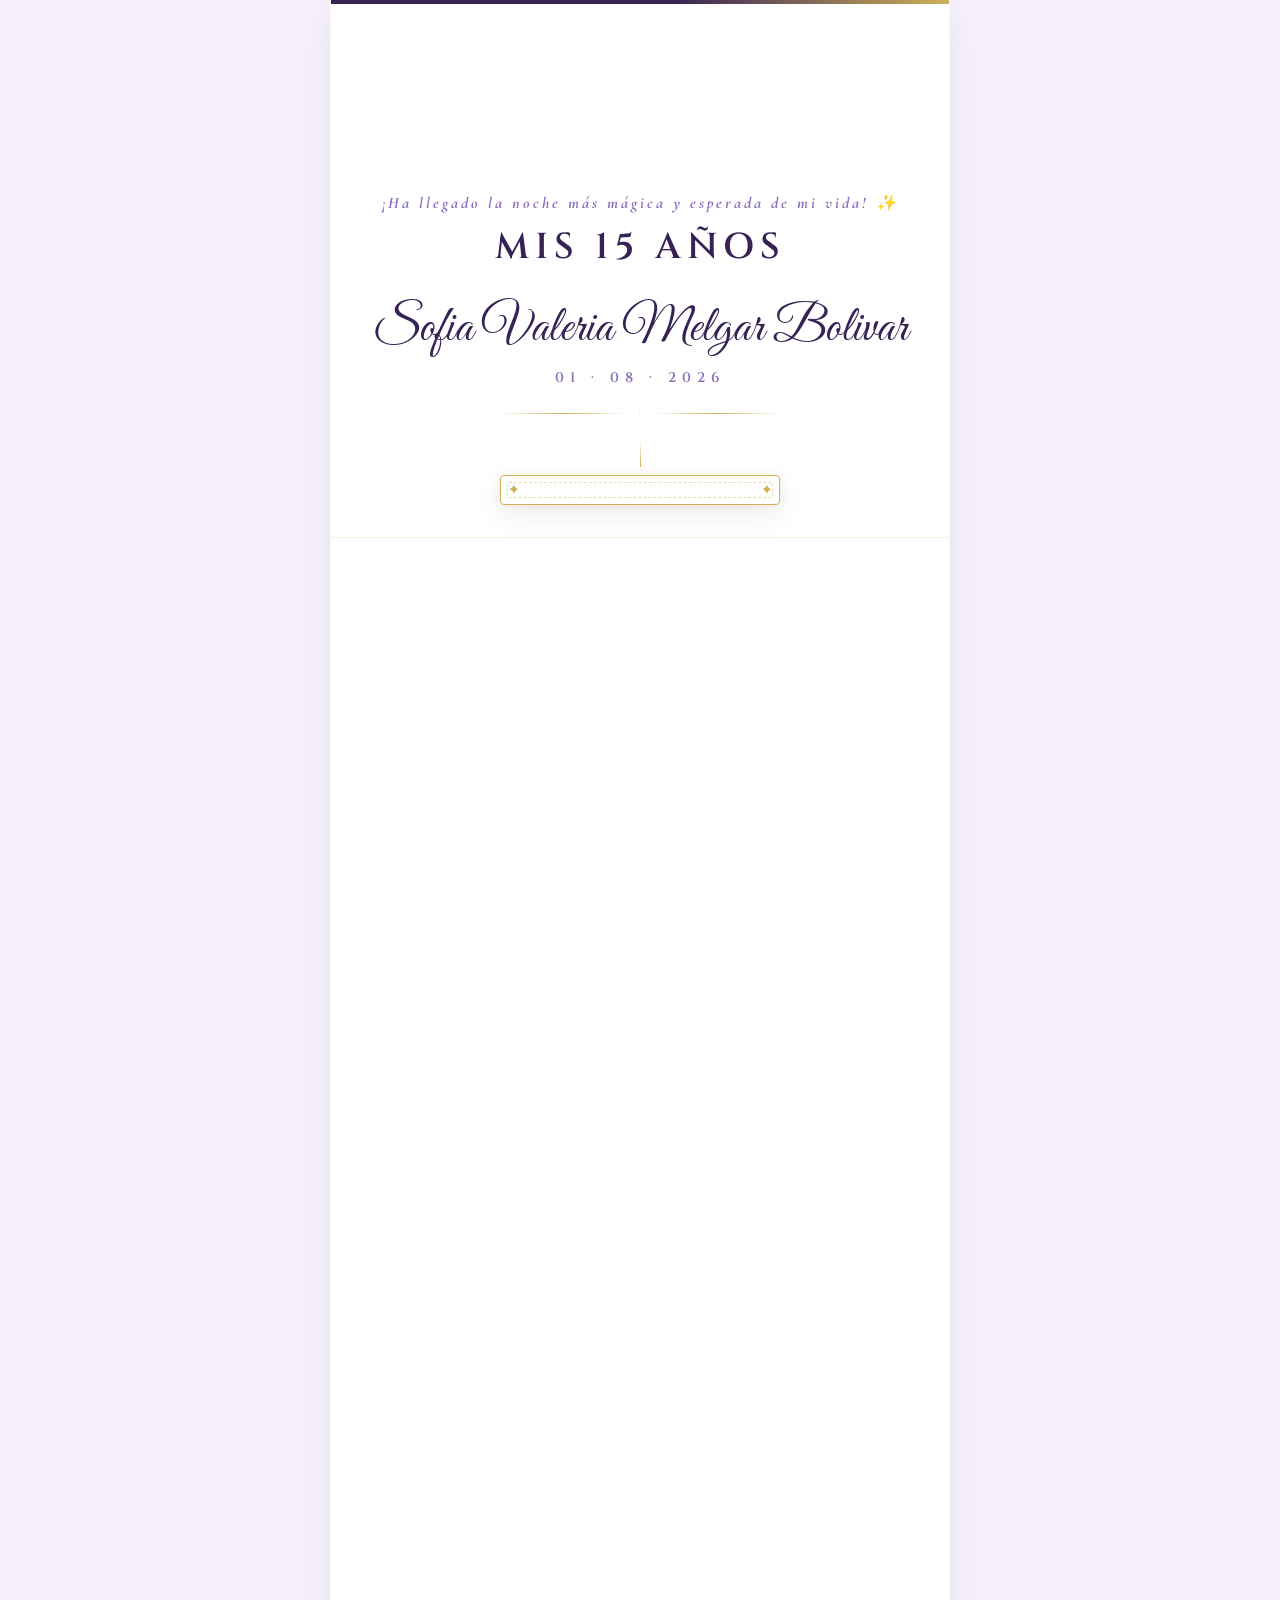
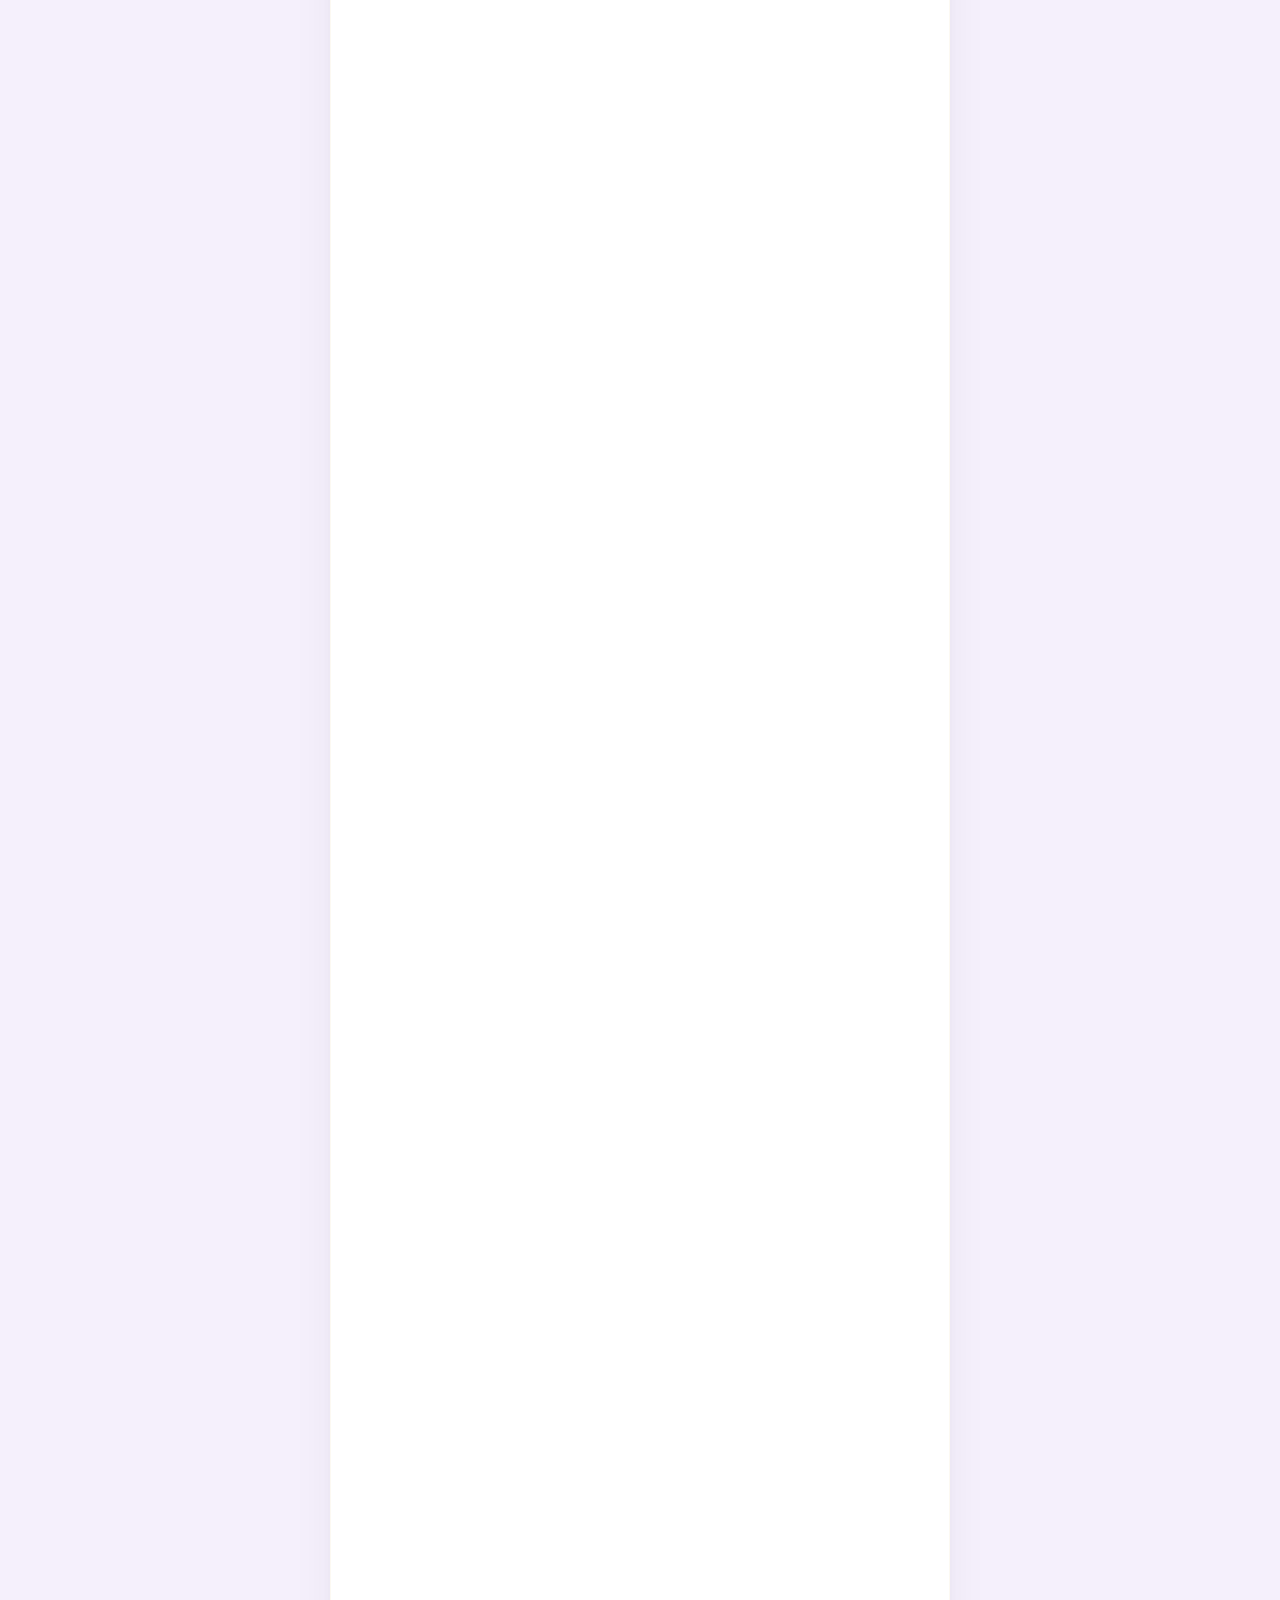
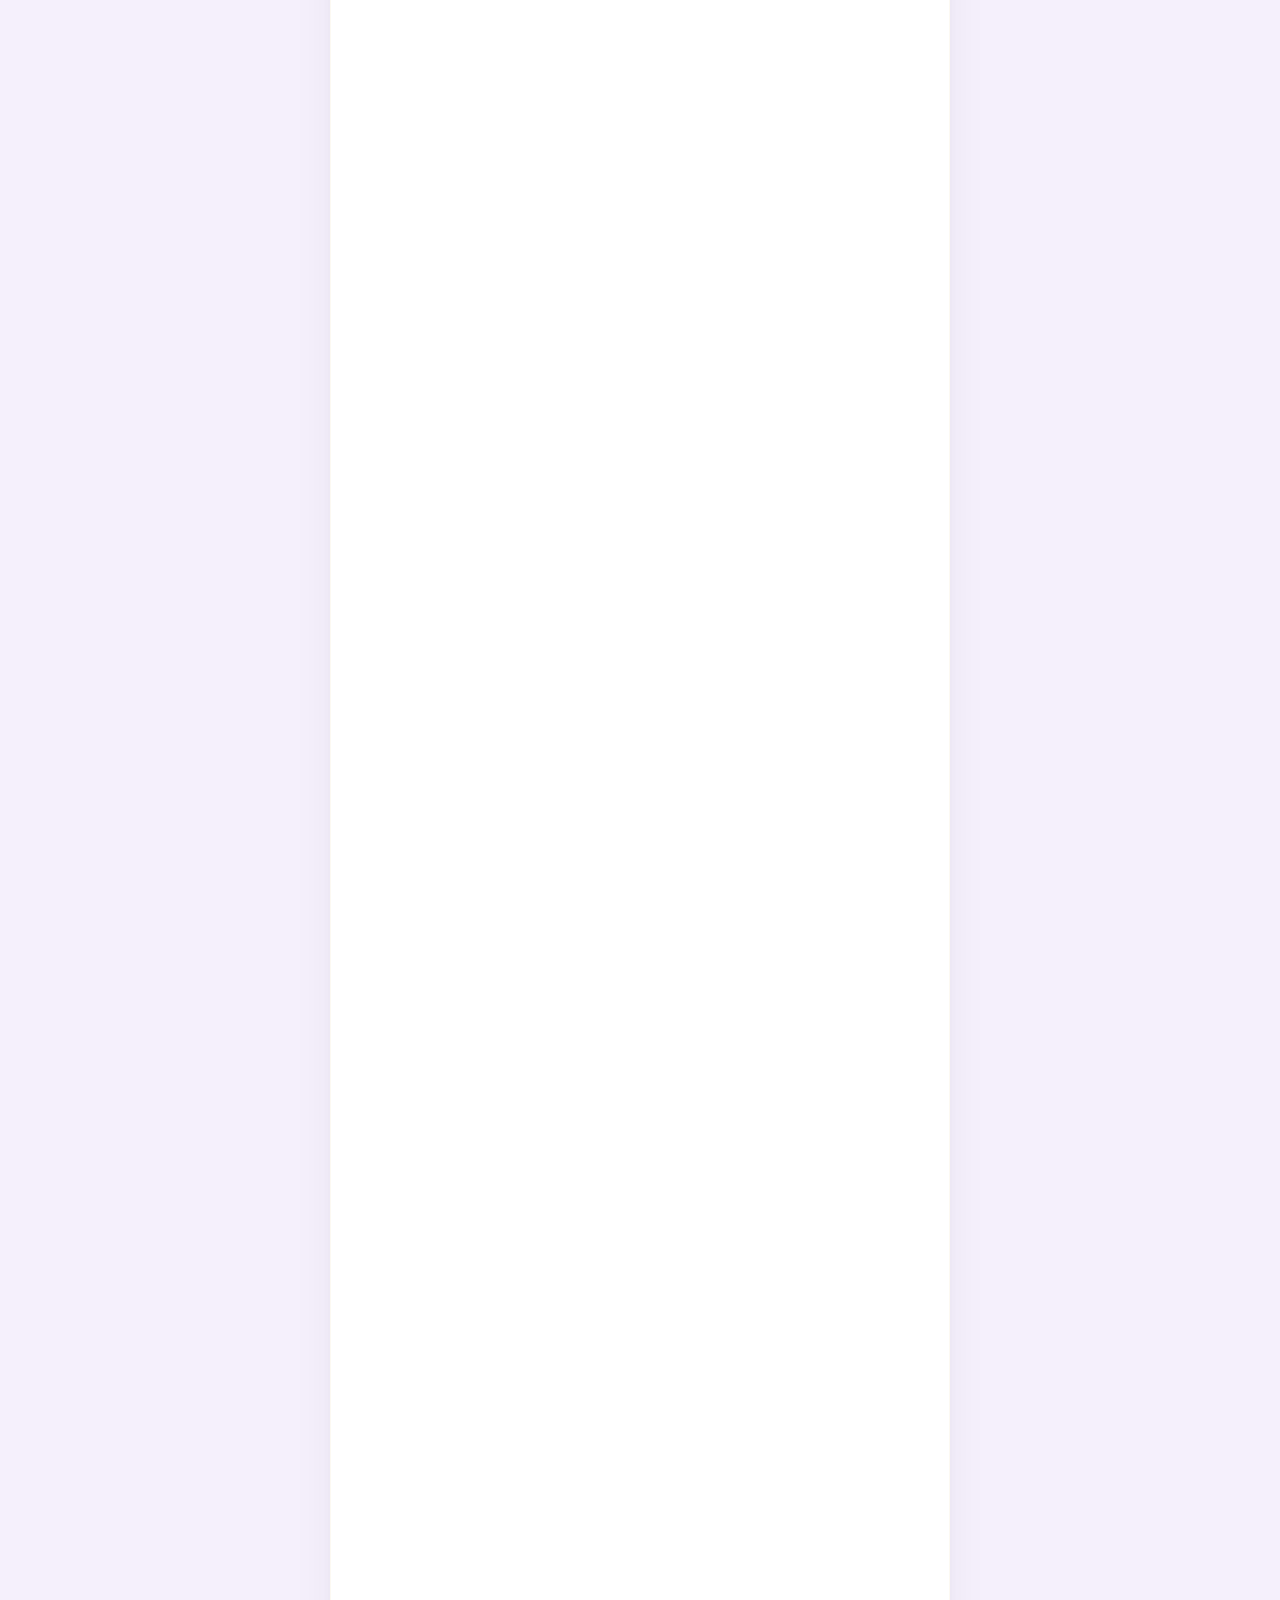
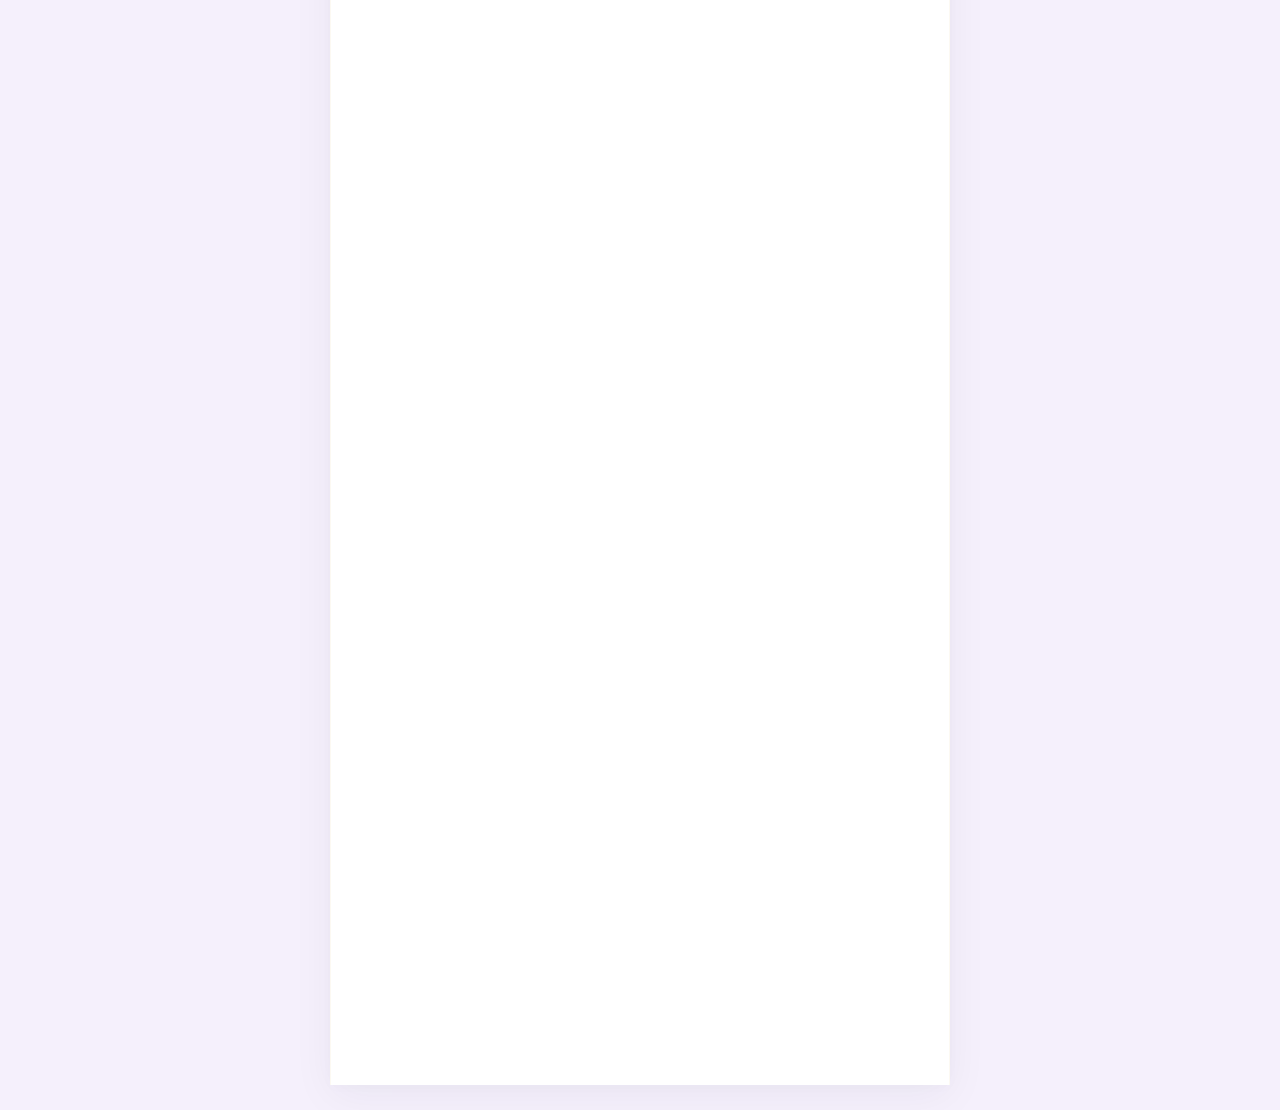
==== index.html @ 2994bbd8 "Add files via upload" ====
<!doctype html>
<html lang="es">
<head>
  <meta charset="UTF-8">
  <meta name="viewport" content="width=device-width, initial-scale=1.0">
  <title>Mis 15 Años · Sofia Valeria · 01.08.2026</title>
  <link href="https://fonts.googleapis.com/css2?family=Cinzel:wght@400;600&family=Great+Vibes&family=Cormorant+Garamond:ital,wght@0,300;0,400;1,300;1,400&display=swap" rel="stylesheet">
  <link rel="stylesheet" href="style.css">
</head>
<body>

<div class="hoja">

  <!-- ══════════════════════════════
       1. PORTADA
  ══════════════════════════════ -->
  <div class="portada">
    <img src="img/flores.png" alt="" class="flores-img seq" data-delay="200">
    <div class="portada-body">
      <p  class="pre-titulo    seq" data-delay="700">¡Ha llegado la noche más mágica y esperada de mi vida! ✨</p>
      <h1 class="tit-principal seq" data-delay="1000" style="font-size: clamp(26px, 5.5vw, 36px); letter-spacing: 6px; margin-bottom: 30px;">Mis 15 Años</h1>
      <div class="nombres-bloque seq" data-delay="1400">
        <span class="nombre" style="font-size: clamp(35px, 7.5vw, 50px); line-height: 1.1; text-align: center; font-weight: 500;">Sofia Valeria Melgar Bolivar</span>
      </div>
      <p class="fecha-portada seq" data-delay="1900">01 · 08 · 2026</p>
      <div class="ornam seq" data-delay="2100"><span></span><i>◆</i><span></span></div>
      <div class="novios-wrap seq" data-delay="2300">
        <div class="novios-frame">
          <span class="corner tl">✦</span>
          <span class="corner tr">✦</span>
          <span class="corner bl">✦</span>
          <span class="corner br">✦</span>
          <img src="img/quinsiañera.png" alt="" class="icon-blush">
        </div>
      </div>
    </div>
  </div>

  <!-- ══════════════════════════════
       2. REPRODUCTOR
  ══════════════════════════════ -->
  <div class="player seq" data-delay="2500">
    <p class="player-label">♪ nuestra canción</p>
    <div class="player-track-wrap">
      <div class="player-track" id="track">
        <div class="player-fill" id="fill"></div>
        <div class="player-dot"  id="dot">
          <!-- Elegant vector heartbeat SVG instead of a simple dot -->
          <svg viewBox="0 0 24 24" class="heart-dot-icon">
            <path d="M12 21.35l-1.45-1.32C5.4 15.36 2 12.28 2 8.5 2 5.42 4.42 3 7.5 3c1.74 0 3.41.81 4.5 2.09C13.09 3.81 14.76 3 16.5 3c3.08 0 5.5 2.42 5.5 5.5 0 3.78-3.4 6.86-8.55 11.54L12 21.35z"/>
          </svg>
        </div>
      </div>
      <span class="player-time" id="tiempo">0:00 / 0:00</span>
    </div>
    <div class="player-btns">
      <!-- Prev button -->
      <button class="pbtn pbtn-prev" onclick="retroceder()" aria-label="Retroceder">
        <svg viewBox="0 0 24 24" fill="currentColor">
          <path d="M11 18V6l-8.5 6 8.5 6zm.5-6l8.5 6V6l-8.5 6z"/>
        </svg>
      </button>

      <!-- Center circular Play/Pause button -->
      <button class="pbtn pbtn-play" onclick="togglePlay()" id="playBtn" aria-label="Reproducir">
        <!-- Play Icon -->
        <svg class="icon-play" viewBox="0 0 24 24" fill="currentColor">
          <path d="M8 5v14l11-7z"/>
        </svg>
        <!-- Pause Icon -->
        <svg class="icon-pause" viewBox="0 0 24 24" fill="currentColor" style="display: none;">
          <path d="M6 19h4V5H6v14zm8-14v14h4V5h-4z"/>
        </svg>
      </button>

      <!-- Next button -->
      <button class="pbtn pbtn-next" onclick="avanzar()" aria-label="Avanzar">
        <svg viewBox="0 0 24 24" fill="currentColor">
          <path d="M4 18l8.5-6L4 6v12zm9-12v12l8.5-6L13 6z"/>
        </svg>
      </button>
    </div>
    <audio id="audio" src="audio/musica.mp3"></audio>
  </div>

  <!-- ══════════════════════════════
       3. FRASE
  ══════════════════════════════ -->
  <section class="sec seq" data-delay="2700">
    <div class="paloma-wrap seq" data-delay="2300">
      <img src="img/paloma.png" alt="" class="icon-blush">
    </div>
    <div class="ornam"><span></span><i>◆</i><span></span></div>
     <p class="frase">

        Un hermoso <strong>01 de agosto de 2011</strong><br>
        Dios llenó mi hogar de luz y alegría. ✨

        <br><br>

        Hoy, quince años después,<br>
        con una sonrisa gigante y el corazón lleno de ilusión,<br>
        empiezo un nuevo camino rodeada de amor.<br>
        ¡Y no hay nada que desee más que compartir<br>
        este día tan especial y mágico contigo! 💖

    </p>
    <div class="ornam"><span></span><i>◆</i><span></span></div>
  </section>

  <!-- ══════════════════════════════
       4. FAMILIAS
  ══════════════════════════════ -->
  <section class="sec seq" data-delay="2900">
    <h2 class="sec-titulo">Con la bendición de Dios</h2>
    <p class="frase-sub" style="font-family: var(--ff-body); font-style: italic; font-size: 19px; color: var(--text-lt); opacity: 0.95; margin-bottom: 28px; text-align: center; max-width: 440px; margin-left: auto; margin-right: auto; line-height: 1.8;">
      ¡Y con el amor infinito de quienes<br>hacen que cada uno de mis días sea inolvidable! 💕
    </p>

    <!-- Padres -->
    <div class="familia-card">
      <div class="fam-icon-wrap">
        <img src="img/padres.png" alt="" class="icon-blush">
      </div>
      <div class="familias-grid" style="grid-template-columns: 1fr;">
        <div class="fam-bloque">
          <p class="fam-rol">Mis Padres</p>
          <p class="fam-nombre" style="font-size: 20px; font-weight: 600; color: var(--navy);">Susana Bolívar</p>
          <p style="font-family: var(--ff-script); font-size: 26px; color: var(--gold); margin: 2px 0;">&amp;</p>
          <p class="fam-nombre" style="font-size: 20px; font-weight: 600; color: var(--navy);">Mario Melgar Condori</p>
        </div>
      </div>
    </div>

    <div class="ornam thin"><span></span></div>

    <!-- Padrinos -->
    <div class="familia-card" style="margin-top: 15px;">
      <div class="fam-icon-wrap small">
        <img src="img/padrinos.png" alt="" class="icon-blush">
      </div>
      <div class="familias-grid" style="grid-template-columns: 1fr;">
        <div class="fam-bloque">
          <p class="fam-rol">Mis Padrinos</p>
          <p class="fam-nombre" style="font-size: 20px; font-weight: 600; color: var(--navy);">Raúl Bolívar Mora</p>
          <p style="font-family: var(--ff-script); font-size: 26px; color: var(--gold); margin: 2px 0;">&amp;</p>
          <p class="fam-nombre" style="font-size: 20px; font-weight: 600; color: var(--navy);">Walter Bolívar Mora</p>
        </div>
      </div>
    </div>
  </section>

  <!-- ══════════════════════════════
       5. FECHA + CONTADOR
  ══════════════════════════════ -->
  <section class="sec sec-fecha seq" data-delay="3100">
    <div class="sec-fecha-inner">
      <div class="fecha-img-wrap">
        <img src="img/bebe.png" alt="Sofia Valeria" class="fecha-img-circle">
      </div>
      <p class="inv-texto">¡Prepárate para vivir conmigo la noche más maravillosa e inolvidable de mis quince años! 👑✨</p>
      
      <div class="fecha-bloque-premium">
        <div class="fecha-col fecha-col-izq">
          <p class="fecha-mes-p">Agosto</p>
          <p class="fecha-dow-p">Sábado</p>
        </div>
        <div class="fecha-divider"></div>
        <div class="fecha-col fecha-col-centro">
          <p class="fecha-dia-p">01</p>
        </div>
        <div class="fecha-divider"></div>
        <div class="fecha-col fecha-col-der">
          <p class="fecha-an-p">2026</p>
          <p class="fecha-hora-p">17:00 HRS</p>
        </div>
      </div>

      <div class="ornam dark" style="margin: 28px 0 20px;"><span></span><i>◆</i><span></span></div>
      
      <p class="cuenta-label">¡La cuenta regresiva ha comenzado! ⏳✨</p>
      
      <div class="contador-premium">
        <div class="cd-item-premium">
          <span id="cd-d">--</span>
          <small>Días</small>
        </div>
        <div class="cd-sep-premium">·</div>
        <div class="cd-item-premium">
          <span id="cd-h">--</span>
          <small>Hrs</small>
        </div>
        <div class="cd-sep-premium">·</div>
        <div class="cd-item-premium">
          <span id="cd-m">--</span>
          <small>Min</small>
        </div>
        <div class="cd-sep-premium">·</div>
        <div class="cd-item-premium">
          <span id="cd-s">--</span>
          <small>Seg</small>
        </div>
      </div>
    </div>
  </section>

  <!-- ══════════════════════════════
       6. LUGARES DEL EVENTO
  ══════════════════════════════ -->
  <section class="sec seq" data-delay="3300">
    <h2 class="sec-titulo">¿Dónde celebraremos?</h2>
    <div class="lugares-grid">

      <div class="lugar-card" onclick="openLugarModal('recepcion')">
        <div class="lugar-icon-wrap">
          <img src="img/resepcion.png" alt="" class="icon-blush">
        </div>
        <p class="lugar-nombre">Recepción de Honor</p>
        <p class="lugar-dir">Salón de Recepciones<br>Neshuya - Pucallpa, Perú</p>
        
        <div class="lugar-actions">
          <button type="button" class="lugar-action-btn primary" onclick="event.stopPropagation(); openLugarModal('recepcion')">
            <span>Ver Protocolo</span>
          </button>
          <a class="lugar-action-btn secondary"
             href="https://maps.app.goo.gl/fGqNdjN9nXH2JkLX9"
             target="_blank"
             onclick="event.stopPropagation();">
            <img src="img/ubicacion.png" alt="" class="icon-pin">
            <span>Cómo Llegar</span>
          </a>
        </div>
      </div>

    </div>
  </section>

  <!-- ══════════════════════════════
       7. DRESS CODE
  ══════════════════════════════ -->
  <section class="sec seq" data-delay="3500">
    <h2 class="sec-titulo">Código de Vestimenta</h2>
    <p class="dc-tag">✨ ¡Vístete para brillar! ✨</p>
    <div class="dc-grid">
      <div class="dc-item">
        <span class="dc-ico">♀</span>
        <p class="dc-tit">Bellas Damas</p>
        <p class="dc-desc">¡Un hermoso vestido largo!<br><em>(reservamos el blanco para la quinceañera 💖)</em></p>
      </div>
      <div class="dc-item">
        <span class="dc-ico">♂</span>
        <p class="dc-tit">Elegantes Caballeros</p>
        <p class="dc-desc">¡Traje formal con tu mejor estilo! 😎</p>
      </div>
    </div>
  </section>

  <!-- ══════════════════════════════
       8. ITINERARIO
  ══════════════════════════════ -->
  <section class="sec seq" data-delay="3700">
    <h2 class="sec-titulo">Nuestra Ruta Mágica</h2>
    <div class="timeline-caminito">

      <!-- Item 1: Icon Left, Text Right -->
      <div class="tl-c-item">
        <div class="tl-c-side tl-left">
          <div class="tl-c-icon-wrap">
            <img src="img/iglesia.png" alt="" class="icon-blush">
          </div>
        </div>
        <div class="tl-c-node">
          <svg viewBox="0 0 24 24" fill="currentColor">
            <path d="M12 21.35l-1.45-1.32C5.4 15.36 2 12.28 2 8.5 2 5.42 4.42 3 7.5 3c1.74 0 3.41.81 4.5 2.09C13.09 3.81 14.76 3 16.5 3c3.08 0 5.5 2.42 5.5 5.5 0 3.78-3.4 6.86-8.55 11.54L12 21.35z"/>
          </svg>
        </div>
        <div class="tl-c-side tl-right">
          <p class="tl-c-time">17:00 hrs</p>
          <p class="tl-c-title">Misa de Acción de Gracias ✨</p>
          <p class="tl-c-sub">Agradeciendo a Dios por este milagro 🙏</p>
        </div>
      </div>

      <!-- Item 2: Text Left, Icon Right -->
      <div class="tl-c-item">
        <div class="tl-c-side tl-left">
          <p class="tl-c-time">18:30 hrs</p>
          <p class="tl-c-title">Bienvenida de Ensueño 🌟</p>
          <p class="tl-c-sub">¡Los esperamos con mucha emoción!</p>
        </div>
        <div class="tl-c-node">
          <svg viewBox="0 0 24 24" fill="currentColor">
            <path d="M12 21.35l-1.45-1.32C5.4 15.36 2 12.28 2 8.5 2 5.42 4.42 3 7.5 3c1.74 0 3.41.81 4.5 2.09C13.09 3.81 14.76 3 16.5 3c3.08 0 5.5 2.42 5.5 5.5 0 3.78-3.4 6.86-8.55 11.54L12 21.35z"/>
          </svg>
        </div>
        <div class="tl-c-side tl-right">
          <div class="tl-c-icon-wrap">
            <img src="img/resepcion.png" alt="" class="icon-blush">
          </div>
        </div>
      </div>

      <!-- Item 3: Icon Left, Text Right -->
      <div class="tl-c-item">
        <div class="tl-c-side tl-left">
          <div class="tl-c-icon-wrap">
            <img src="img/cena.png" alt="" class="icon-blush">
          </div>
        </div>
        <div class="tl-c-node">
          <svg viewBox="0 0 24 24" fill="currentColor">
            <path d="M12 21.35l-1.45-1.32C5.4 15.36 2 12.28 2 8.5 2 5.42 4.42 3 7.5 3c1.74 0 3.41.81 4.5 2.09C13.09 3.81 14.76 3 16.5 3c3.08 0 5.5 2.42 5.5 5.5 0 3.78-3.4 6.86-8.55 11.54L12 21.35z"/>
          </svg>
        </div>
        <div class="tl-c-side tl-right">
          <p class="tl-c-time">19:30 hrs</p>
          <p class="tl-c-title">¡Mi Primer Vals Mágico! 👑</p>
          <p class="tl-c-sub">Un momento súper emotivo</p>
        </div>
      </div>

      <!-- Item 4: Text Left, Icon Right -->
      <div class="tl-c-item">
        <div class="tl-c-side tl-left">
          <p class="tl-c-time">21:00 hrs</p>
          <p class="tl-c-title">¡A Brillar en la Pista! 💃✨</p>
          <p class="tl-c-sub">¡Música, diversión y alegría sin fin!</p>
        </div>
        <div class="tl-c-node">
          <svg viewBox="0 0 24 24" fill="currentColor">
            <path d="M12 21.35l-1.45-1.32C5.4 15.36 2 12.28 2 8.5 2 5.42 4.42 3 7.5 3c1.74 0 3.41.81 4.5 2.09C13.09 3.81 14.76 3 16.5 3c3.08 0 5.5 2.42 5.5 5.5 0 3.78-3.4 6.86-8.55 11.54L12 21.35z"/>
          </svg>
        </div>
        <div class="tl-c-side tl-right">
          <div class="tl-c-icon-wrap">
            <img src="img/bailando.png" alt="" class="icon-blush">
          </div>
        </div>
      </div>

      <!-- Item 5: Icon Left, Text Right -->
      <div class="tl-c-item">
        <div class="tl-c-side tl-left">
          <div class="tl-c-icon-wrap">
            <img src="img/sello.png" alt="" class="icon-blush">
          </div>
        </div>
        <div class="tl-c-node">
          <svg viewBox="0 0 24 24" fill="currentColor">
            <path d="M12 21.35l-1.45-1.32C5.4 15.36 2 12.28 2 8.5 2 5.42 4.42 3 7.5 3c1.74 0 3.41.81 4.5 2.09C13.09 3.81 14.76 3 16.5 3c3.08 0 5.5 2.42 5.5 5.5 0 3.78-3.4 6.86-8.55 11.54L12 21.35z"/>
          </svg>
        </div>
        <div class="tl-c-side tl-right">
          <p class="tl-c-time">02:00 hrs</p>
          <p class="tl-c-title">Fin de una Noche Eterna 🌙</p>
          <p class="tl-c-sub">¡Millones de gracias por hacerlo mágico!</p>
        </div>
      </div>

    </div>
  </section>

  <!-- ══════════════════════════════
       9. REGALOS
  ══════════════════════════════ -->
  <section class="sec seq" data-delay="3900">
    <h2 class="sec-titulo">Muestras de Cariño 🎁</h2>
    <p class="regalo-intro">¡Tu presencia es el regalo más hermoso y valioso para mí! Pero si deseas tener un lindo detalle que me ayude a cumplir mis próximos sueños, aquí te comparto estas hermosas opciones:</p>
    
    <div class="regalo-options-grid">
      
      <!-- Option 1: Sobre / Efectivo -->
      <button class="regalo-option-card" onclick="openGiftModal('sobre')">
        <div class="regalo-option-icon">
          <svg viewBox="0 0 24 24" fill="none" class="gift-vector-icon">
            <path d="M22 6C22 4.9 21.1 4 20 4H4C2.9 4 2 4.9 2 6V18C2 19.1 2.9 20 4 20H20C21.1 20 22 19.1 22 18V6Z" stroke="currentColor" stroke-width="2" stroke-linejoin="round"/>
            <path d="M22 6L12 13L2-6" stroke="currentColor" stroke-width="2" stroke-linecap="round" stroke-linejoin="round" />
            <path d="M22 6L12 13L2 6" stroke="currentColor" stroke-width="2" stroke-linecap="round" stroke-linejoin="round"/>
          </svg>
        </div>
        <div class="regalo-option-info">
          <span class="regalo-option-tag">Efectivo</span>
          <h3 class="regalo-option-title">Sobre de Regalo</h3>
          <p class="regalo-option-desc">Lluvia de sobres</p>
        </div>
        <div class="regalo-option-arrow">✦</div>
      </button>

      <!-- Option 2: Transferencia Bancaria -->
      <button class="regalo-option-card" onclick="openGiftModal('transferencia')">
        <div class="regalo-option-icon">
          <svg viewBox="0 0 24 24" fill="none" class="gift-vector-icon">
            <path d="M3 21H21" stroke="currentColor" stroke-width="2" stroke-linecap="round"/>
            <path d="M3 10H21V18H3V10Z" stroke="currentColor" stroke-width="2" stroke-linejoin="round"/>
            <path d="M12 2L2 10H22L12 2Z" stroke="currentColor" stroke-width="2" stroke-linejoin="round"/>
            <path d="M6 14V14.01" stroke="currentColor" stroke-width="2" stroke-linecap="round"/>
            <path d="M10 14V14.01" stroke="currentColor" stroke-width="2" stroke-linecap="round"/>
            <path d="M14 14V14.01" stroke="currentColor" stroke-width="2" stroke-linecap="round"/>
            <path d="M18 14V14.01" stroke="currentColor" stroke-width="2" stroke-linecap="round"/>
          </svg>
        </div>
        <div class="regalo-option-info">
          <span class="regalo-option-tag">Bancos</span>
          <h3 class="regalo-option-title">Transferencia</h3>
          <p class="regalo-option-desc">Cuentas bancarias</p>
        </div>
        <div class="regalo-option-arrow">✦</div>
      </button>

      <!-- Option 3: Yape / Plin -->
      <button class="regalo-option-card" onclick="openGiftModal('yape')">
        <div class="regalo-option-icon">
          <svg viewBox="0 0 24 24" fill="none" class="gift-vector-icon">
            <rect x="5" y="2" width="14" height="20" rx="3" stroke="currentColor" stroke-width="2"/>
            <line x1="12" y1="18" x2="12" y2="18.01" stroke="currentColor" stroke-width="2.5" stroke-linecap="round"/>
            <path d="M9 6H15" stroke="currentColor" stroke-width="1.5" stroke-linecap="round"/>
            <path d="M12 10.5C12 10.5 10 11.5 10 12.5C10 13.5 12 14.5 12 14.5C12 14.5 14 13.5 14 12.5C14 11.5 12 10.5 12 10.5Z" stroke="currentColor" stroke-width="1.5" stroke-linejoin="round" fill="currentColor" fill-opacity="0.1" />
          </svg>
        </div>
        <div class="regalo-option-info">
          <span class="regalo-option-tag">Digital</span>
          <h3 class="regalo-option-title">Yape o Plin</h3>
          <p class="regalo-option-desc">Billetera móvil</p>
        </div>
        <div class="regalo-option-arrow">✦</div>
      </button>

    </div>
  </section>

  <!-- ══════════════════════════════
       10. CONFIRMACIÓN PERSONALIZADA
  ══════════════════════════════ -->
  <section class="sec sec-confirm seq" data-delay="4100">

    <!-- Pase del invitado (se llena desde la URL) -->
    <div class="pase-card">
      <p class="pase-etiq">✦ Pase para</p>
      <p class="pase-nombre" id="pase-nombre">Invitado</p>
      <p class="pase-cupo"  id="pase-cupo">— personas</p>
    </div>

    <h2 class="sec-titulo" style="margin-top:32px">¡Confirma tu asistencia!</h2>

    <!-- Estado: formulario / enviando / enviado / error -->
    <div id="form-wrap">

      <!-- Paso 1: ¿asistes? -->
      <div id="paso-1">
        <p class="form-pregunta">¿Me acompañas a vivir esta noche de ensueño?</p>
        <div class="asiste-btns">
          <button class="asiste-btn" id="btn-si"  onclick="elegirAsistencia(true)">
            ¡Sí, ahí estaré para celebrar! 
          </button>
          <button class="asiste-btn asiste-no" id="btn-no" onclick="elegirAsistencia(false)">
            No podré ir, pero te deseo lo mejor 
          </button>
        </div>
      </div>

      <!-- Paso 2: cuántos + nombres (visible si asiste=sí) -->
      <div id="paso-2" class="oculto">
        <p class="form-pregunta">¡Excelente! ¿Cuántos seremos para bailar?</p>
        <div class="cant-wrap">
          <button class="cant-btn" onclick="cambiarCant(-1)">−</button>
          <span class="cant-num" id="cant-num">1</span>
          <button class="cant-btn" onclick="cambiarCant(+1)">+</button>
        </div>

        <div id="nombres-wrap"></div>

        <div class="campo-wrap">
          <label class="campo-label">Teléfono de contacto</label>
          <input class="campo-input" id="f-tel" type="tel" placeholder="+51 999 999 999">
        </div>

        <div class="campo-wrap">
          <label class="campo-label">Mensaje para la Quinceañera <span class="opcional">(opcional)</span></label>
          <textarea class="campo-input campo-ta" id="f-msg" rows="3" placeholder="¡Escríbeme un deseo súper lindo o un consejo para mis 15! ✍️💖"></textarea>
        </div>

        <button class="submit-btn" onclick="enviarFormulario()">
          ¡Listo, confirmo mi asistencia! ✦
        </button>
      </div>

      <!-- Paso 2b: no asiste -->
      <div id="paso-2b" class="oculto">
        <p class="frase" style="margin:0 auto 20px">¡Oh, qué lástima! Me hará mucha falta tu presencia, pero sé que me acompañarás de corazón. ¡Muchísimas gracias por tus buenos deseos!</p>
        <div class="campo-wrap">
          <label class="campo-label">Mensaje para la Quinceañera <span class="opcional">(opcional)</span></label>
          <textarea class="campo-input campo-ta" id="f-msg-no" rows="3" placeholder="¡Déjame tus mejores deseos y bendiciones desde la distancia! ✨"></textarea>
        </div>
        <button class="submit-btn submit-no" onclick="enviarNoAsiste()">
          ¡Enviar con todo mi cariño! ✦
        </button>
      </div>

      <!-- Estado enviando -->
      <div id="estado-enviando" class="oculto estado-msg">
        <div class="spinner"></div>
        <p>Enviando confirmación…</p>
      </div>

      <!-- Estado enviado -->
      <div id="estado-ok" class="oculto estado-msg">
        <p class="estado-ico">✦</p>
        <p class="estado-titulo" style="color: var(--blush); font-size: 26px;">¡Qué emoción!</p>
        <p class="estado-sub" style="font-size: 16px;">Tu confirmación ha sido recibida con una sonrisa gigante. ¡Prepárate para bailar y pasarla increíble!</p>
      </div>

      <!-- Estado error -->
      <div id="estado-error" class="oculto estado-msg">
        <p class="estado-ico" style="color:var(--blush)">✗</p>
        <p class="estado-titulo" style="color: var(--blush); font-size: 26px;">¡Ups, un pequeño duendecillo!</p>
        <p class="estado-sub" style="font-size: 16px;">No pudimos guardar tu confirmación por aquí. ¡Por favor envíanos un mensajito directo por WhatsApp! ¡Queremos verte brillar con nosotros! ✨</p>
      </div>

    </div><!-- /#form-wrap -->
  </section>

  <!-- ══════════════════════════════
       11. CIERRE
  ══════════════════════════════ -->
  <div class="cierre seq" data-delay="4300">
    <div class="ornam"><span></span><i>◆</i><span></span></div>
    <img src="img/sello.png" alt="" class="sello" data-delay="200">
    <h2 class="cierre-titulo">¡Te espero para brillar juntos! ✨</h2>
    <p class="cierre-fecha">01 · 08 · 2026</p>
  </div>

</div><!-- /.hoja -->

<!-- VENTANA FLOTANTE (MODAL) PARA REGALOS -->
<div id="giftModal" class="gift-modal-overlay" onclick="handleOutsideClick(event)">
  <div class="gift-modal-content">
    
    <!-- Botón cerrar (arriba a la derecha) -->
    <button type="button" class="gift-modal-close-btn" onclick="closeGiftModal()" aria-label="Cerrar ventana">
      <svg viewBox="0 0 24 24" fill="none" stroke="currentColor" stroke-width="2.5"><path d="M18 6L6 18M6 6l12 12"/></svg>
    </button>
    
    <!-- CONTENIDO 1: SOBRE -->
    <div id="gift-content-sobre" class="gift-modal-inner hidden">
      <div class="gift-modal-icon-header">
        <svg viewBox="0 0 24 24" fill="none"><path d="M22 6C22 4.9 21.1 4 20 4H4C2.9 4 2 4.9 2 6V18C2 19.1 2.9 20 4 20H20C21.1 20 22 19.1 22 18V6Z" stroke="currentColor" stroke-width="2"/><path d="M22 6L12 13L2 6" stroke="currentColor" stroke-width="2" stroke-linecap="round" stroke-linejoin="round"/></svg>
      </div>
      <h3 class="gift-modal-title">Sobre de Regalo</h3>
      <p class="gift-modal-subtitle">Lluvia de Sobres</p>
      
      <p class="gift-modal-body-text">
        Contaremos con una urna especial el día del evento en donde podrás depositar tu sobre con tu saludo y buenos deseos.
      </p>
      
      <div class="gift-modal-footer-ornam">
        <span class="g-line"></span><span class="g-diamond">◆</span><span class="g-line"></span>
      </div>
      
      <p class="gift-modal-thankyou">¡Muchas gracias por acompañarme!</p>
    </div>

    <!-- CONTENIDO 2: TRANSFERENCIA -->
    <div id="gift-content-transferencia" class="gift-modal-inner hidden">
      <div class="gift-modal-icon-header">
        <svg viewBox="0 0 24 24" fill="none"><path d="M3 21H21" stroke="currentColor" stroke-width="2"/><path d="M3 10H21V18H3V10Z" stroke="currentColor" stroke-width="2"/><path d="M12 2L2 10H22L12 2Z" stroke="currentColor" stroke-width="2"/></svg>
      </div>
      <h3 class="gift-modal-title">Cuentas Bancarias</h3>
      <p class="gift-modal-subtitle">Transferencias nacionales</p>
      
      <div class="gift-modal-scrollable">
        
        <!-- Cuenta Susana -->
        <div class="gift-card-account">
          <div class="account-owner-badge">👩 Susana Bolivar (Mamá)</div>
          <p class="account-bank-name">Interbank</p>
          
          <div class="field-copy-pair">
            <div class="field-col">
              <span class="field-label">Nro de Cuenta</span>
              <span class="field-num" id="int-v-num">8983323432548</span>
            </div>
            <button type="button" class="account-copy-btn" onclick="copyValue('int-v-num', this)">
              <svg viewBox="0 0 14 14" class="copy-tiny-icon" fill="currentColor"><path d="M11 1H3c-.6 0-1 .4-1 1v10h1V2h8V1zm2 3H5c-.6 0-1 .4-1 1v10c0 .6.4 1 1 1h8c.6 0 1-.4 1-1V5c0-.6-.4-1-1-1zm0 11H5V5h8v10z"/></svg>
              <span>Copiar</span>
            </button>
          </div>

          <div class="field-copy-pair">
            <div class="field-col">
              <span class="field-label">CCI</span>
              <span class="field-num" id="int-v-cci">00389801332343254847</span>
            </div>
            <button type="button" class="account-copy-btn" onclick="copyValue('int-v-cci', this)">
              <svg viewBox="0 0 14 14" class="copy-tiny-icon" fill="currentColor"><path d="M11 1H3c-.6 0-1 .4-1 1v10h1V2h8V1zm2 3H5c-.6 0-1 .4-1 1v10c0 .6.4 1 1 1h8c.6 0 1-.4 1-1V5c0-.6-.4-1-1-1zm0 11H5V5h8v10z"/></svg>
              <span>Copiar</span>
            </button>
          </div>
        </div>

        <!-- Cuenta Mario -->
        <div class="gift-card-account">
          <div class="account-owner-badge">👨 Mario Melgar (Papá)</div>
          <p class="account-bank-name">BCP</p>
          
          <div class="field-copy-pair">
            <div class="field-col">
              <span class="field-label">Nro de Cuenta</span>
              <span class="field-num" id="bcp-d-num">28576087528054</span>
            </div>
            <button type="button" class="account-copy-btn" onclick="copyValue('bcp-d-num', this)">
              <svg viewBox="0 0 14 14" class="copy-tiny-icon" fill="currentColor"><path d="M11 1H3c-.6 0-1 .4-1 1v10h1V2h8V1zm2 3H5c-.6 0-1 .4-1 1v10c0 .6.4 1 1 1h8c.6 0 1-.4 1-1V5c0-.6-.4-1-1-1zm0 11H5V5h8v10z"/></svg>
              <span>Copiar</span>
            </button>
          </div>

          <div class="field-copy-pair">
            <div class="field-col">
              <span class="field-label">CCI</span>
              <span class="field-num" id="bcp-d-cci">00228517608752805455</span>
            </div>
            <button type="button" class="account-copy-btn" onclick="copyValue('bcp-d-cci', this)">
              <svg viewBox="0 0 14 14" class="copy-tiny-icon" fill="currentColor"><path d="M11 1H3c-.6 0-1 .4-1 1v10h1V2h8V1zm2 3H5c-.6 0-1 .4-1 1v10c0 .6.4 1 1 1h8c.6 0 1-.4 1-1V5c0-.6-.4-1-1-1zm0 11H5V5h8v10z"/></svg>
              <span>Copiar</span>
            </button>
          </div>
        </div>

      </div>
    </div>

    <!-- CONTENIDO 3: YAPE -->
    <div id="gift-content-yape" class="gift-modal-inner hidden">
      <div class="gift-modal-icon-header">
        <svg viewBox="0 0 24 24" fill="none"><rect x="5" y="2" width="14" height="20" rx="3" stroke="currentColor" stroke-width="2"/><line x1="12" y1="18" x2="12" y2="18.01" stroke="currentColor" stroke-width="2.5" stroke-linecap="round"/></svg>
      </div>
      <h3 class="gift-modal-title">Yape / Plin</h3>
      <p class="gift-modal-subtitle">Billeteras digitales</p>
      
      <div class="gift-modal-scrollable">
        
        <!-- Yape Susana -->
        <div class="gift-card-account">
          <div class="account-owner-badge">👩 Susana Bolivar (Mamá)</div>
          <p class="account-bank-name" style="color: #7b2cbf;">Yape o Plin</p>
          
          <div class="field-copy-pair">
            <div class="field-col">
              <span class="field-label">Celular</span>
              <span class="field-num" id="yape-v-num" style="letter-spacing: 1.5px;">923539768</span>
            </div>
            <button type="button" class="account-copy-btn" onclick="copyValue('yape-v-num', this)">
              <svg viewBox="0 0 14 14" class="copy-tiny-icon" fill="currentColor"><path d="M11 1H3c-.6 0-1 .4-1 1v10h1V2h8V1zm2 3H5c-.6 0-1 .4-1 1v10c0 .6.4 1 1 1h8c.6 0 1-.4 1-1V5c0-.6-.4-1-1-1zm0 11H5V5h8v10z"/></svg>
              <span>Copiar</span>
            </button>
          </div>
        </div>

        <!-- Yape Mario -->
        <div class="gift-card-account">
          <div class="account-owner-badge">👨 Mario Melgar (Papá)</div>
          <p class="account-bank-name" style="color: #7b2cbf;">Yape o Plin</p>
          
          <div class="field-copy-pair">
            <div class="field-col">
              <span class="field-label">Celular</span>
              <span class="field-num" id="yape-d-num" style="letter-spacing: 1.5px;">955324849</span>
            </div>
            <button type="button" class="account-copy-btn" onclick="copyValue('yape-d-num', this)">
              <svg viewBox="0 0 14 14" class="copy-tiny-icon" fill="currentColor"><path d="M11 1H3c-.6 0-1 .4-1 1v10h1V2h8V1zm2 3H5c-.6 0-1 .4-1 1v10c0 .6.4 1 1 1h8c.6 0 1-.4 1-1V5c0-.6-.4-1-1-1zm0 11H5V5h8v10z"/></svg>
              <span>Copiar</span>
            </button>
          </div>
        </div>

      </div>
    </div>

  </div>
</div>

<!-- VENTANA FLOTANTE (MODAL) PARA DETALLES DE LUGARES -->
<div id="lugarModal" class="lugar-modal-overlay" onclick="handleLugarOutsideClick(event)">
  <div class="lugar-modal-content">
    
    <!-- Botón cerrar (arriba a la derecha) -->
    <button type="button" class="lugar-modal-close-btn" onclick="closeLugarModal()" aria-label="Cerrar ventana">
      <svg viewBox="0 0 24 24" fill="none" stroke="currentColor" stroke-width="2.5"><path d="M18 6L6 18M6 6l12 12"/></svg>
    </button>
    
    <!-- CONTENIDO: CEREMONIA -->
    <div id="lugar-content-ceremonia" class="lugar-modal-inner hidden">
      <div class="lugar-modal-icon-header">
        <img src="img/iglesia.png" alt="" class="icon-blush" style="width: 32px; height: 32px;">
      </div>
      <h3 class="lugar-modal-title">Misa de Acción de Gracias</h3>
      <p class="lugar-modal-subtitle">Neshuya - Pucallpa</p>
      
      <div class="lugar-modal-scrollable">
        <div class="lugar-pautas-container">
          
          <div class="lugar-pauta-item">
            <div class="lugar-pauta-icon">🕒</div>
            <div class="lugar-pauta-text">
              <h4>Horario & Puntualidad</h4>
              <p>Inicia a las <strong>5:00 PM</strong>. Agradecemos llegar unos minutos antes para acomodarse.</p>
            </div>
          </div>

          <div class="lugar-pauta-item">
            <div class="lugar-pauta-icon">🔕</div>
            <div class="lugar-pauta-text">
              <h4>Celulares en Silencio</h4>
              <p>Por favor silenciar su teléfono al ingresar para mantener la solemnidad de la misa.</p>
            </div>
          </div>

        </div>
      </div>
      
      <div class="lugar-modal-ornamento">
        <span class="l-line"></span><span class="l-star">✦</span><span class="l-line"></span>
      </div>
      <p class="lugar-modal-slogan">"Tu presencia y bendición en este día sagrado significa todo para mí."</p>
    </div>

    <!-- CONTENIDO: RECEPCION -->
    <div id="lugar-content-recepcion" class="lugar-modal-inner hidden">
      <div class="lugar-modal-icon-header">
        <img src="img/resepcion.png" alt="" class="icon-blush" style="width: 32px; height: 32px;">
      </div>
      <h3 class="lugar-modal-title">Recepción de Honor</h3>
      <p class="lugar-modal-subtitle">Salón de Recepciones, Neshuya</p>
      
      <div class="lugar-modal-scrollable">
        <div class="lugar-pautas-container">
          
          <div class="lugar-pauta-item">
            <div class="lugar-pauta-icon">🚪</div>
            <div class="lugar-pauta-text">
              <h4>Ingreso Gradual</h4>
              <p>Le invitamos a ingresar poco a poco de manera tranquila para evitar aglomeraciones en la entrada.</p>
            </div>
          </div>

          <div class="lugar-pauta-item">
            <div class="lugar-pauta-icon">🍽️</div>
            <div class="lugar-pauta-text">
              <h4>Toma de Mesas</h4>
              <p>Por favor, diríjase a su mesa asignada para organizarse cómodamente antes del inicio del protocolo.</p>
            </div>
          </div>

        </div>
      </div>
      
      <div class="lugar-modal-ornamento">
        <span class="l-line"></span><span class="l-star">✦</span><span class="l-line"></span>
      </div>
      <p class="lugar-modal-slogan">"¡Acompáñame a celebrar esta noche de ensueño llena de magia y alegría!"</p>
    </div>

  </div>
</div>

<script src="script.js"></script>
</body>
</html>
---- style.css ----
/* ══════════════════════════════════════
   VARIABLES
══════════════════════════════════════ */
:root {
  --navy:    #362254; /* Elegant deep violet/midnight plum */
  --gold:    #d0af58; /* Glowing, warm refined gold */
  --gold-lt: #f4ebd0; /* Soft silk light gold */
  --blush:   #8c6ebd; /* Beautiful rich lavender lilac */
  --blush-lt:#f1e9fc; /* Soft glowing baby lilac */
  --white:   #ffffff;
  --off:     #f8f5fd; /* Soft champagne lavender off-white */
  --text:    #211a2b; /* Deep violet-charcoal for high contrast reading */
  --text-lt: #6e647c; /* Crisp, readable lighter lavender-text */
  --bg-page: #f5f0fc; /* Delicate lavender-tinted background */

  --ff-title:  'Cinzel', serif;
  --ff-script: 'Great Vibes', cursive;
  --ff-body:   'Cormorant Garamond', serif;
}

*, *::before, *::after { box-sizing: border-box; margin: 0; padding: 0; }

body {
  background: var(--bg-page);
  min-height: 100vh;
  display: flex;
  justify-content: center;
  align-items: flex-start;
  font-family: var(--ff-body);
  color: var(--text);
  -webkit-font-smoothing: antialiased;
  -moz-osx-font-smoothing: grayscale;
}

/* ══════════════════════════════════════
   HOJA — fondo blanco puro
══════════════════════════════════════ */
.hoja {
  width: 100%;
  max-width: 620px;
  background: var(--white);
  text-align: center;
  box-shadow: 0 10px 40px rgba(22, 36, 61, 0.05), 0 2px 12px rgba(22, 36, 61, 0.02);
  border-left: 1px solid rgba(208, 175, 88, 0.08);
  border-right: 1px solid rgba(208, 175, 88, 0.08);
}

/* ══════════════════════════════════════
   REVEAL SECUENCIAL
══════════════════════════════════════ */
.seq {
  opacity: 0;
  transform: translateY(32px) scale(0.96);
  transition: opacity 0.85s cubic-bezier(0.34, 1.56, 0.64, 1),
              transform 0.85s cubic-bezier(0.34, 1.56, 0.64, 1);
}
.seq.visible { opacity: 1; transform: translateY(0) scale(1); }

/* ══════════════════════════════════════
   ICONOS — los PNG tienen fondo negro
   • icon-dark  → sobre fondo navy (mix screen: negro desaparece)
   • icon-blush → sobre fondo blanco (filter para quitar negro)
   • icon-pin   → inline pequeño
══════════════════════════════════════ */
.icon-dark {
  width: 100%;
  height: 100%;
  object-fit: contain;
  display: block;
  mix-blend-mode: screen;   /* negro del PNG se vuelve transparente sobre navy */
}

.icon-blush {
  width: 100%;
  height: 100%;
  object-fit: contain;
  display: block;
  /* quita el fondo negro y deja solo las líneas de color */
  mix-blend-mode: multiply;
  filter: brightness(1.1);
}

.icon-pin {
  width: 18px;
  height: 18px;
  object-fit: contain;
  vertical-align: middle;
  mix-blend-mode: multiply;
  margin-right: 6px;
}

/* ══════════════════════════════════════
   1. PORTADA
══════════════════════════════════════ */
.portada {
  background: var(--white);
  border-bottom: 1px solid rgba(201,168,76,.18);
  position: relative;
}
.portada::before {
  content: '';
  display: block;
  height: 4px;
  background: linear-gradient(90deg, var(--navy) 55%, var(--gold) 100%);
}

.flores-img { width: 100%; display: block; }

.portada-body { padding: 4px 32px 32px; }

.pre-titulo {
  font-family: var(--ff-body);
  font-style: italic;
  font-size: 16px;
  font-weight: 700;
  letter-spacing: 3px;
  color: var(--blush);
  margin-bottom: 10px;

}

.tit-principal {
  font-family: var(--ff-title);
  font-size: 19px;
  font-weight: 600;
  letter-spacing: 8px;
  text-transform: uppercase;
  color: var(--navy);
  margin-bottom: 45px;
}

.nombres-bloque {
  display: flex;
  flex-direction: column;
  align-items: center;
  margin: 4px 0 12px;
}
.nombre {
  font-family: var(--ff-script);
  font-size: 110px;
  color: var(--navy);
  line-height: .95;
  display: block;
}
.amp {
  font-family: var(--ff-script);
  font-size: 60px;
  color: var(--gold);
  line-height: 1;
  display: block;
  margin: -6px 0;
}

.fecha-portada {
  font-family: var(--ff-title);
  font-size: 14px;
  font-weight: 600;
  letter-spacing: 6px;
  color: var(--blush);
  margin: 12px 0 18px;
}

/* ══════════════════════════════════════
   NOVIOS — imagen acuarela (fondo blanco)
══════════════════════════════════════ */
.novios-wrap {
  position: relative;
  width: 280px;          /* Ajustado para el marco */
  margin: 8px auto 0;
  background: transparent;
}

/* Línea dorada vertical que "conecta" el ornamento con la imagen */
.novios-wrap::before {
  content: '';
  display: block;
  width: 1px;
  height: 28px;
  background: linear-gradient(to bottom, transparent, var(--gold));
  margin: 0 auto 8px; /* Pequeño espacio para separar del marco */
}

/* Marco elegante y coordinado con la invitación */
.novios-frame {
  position: relative;
  background: var(--white);
  padding: 14px;
  border: 1.5px solid var(--gold);
  border-radius: 4px;
  box-shadow: 
    0 10px 30px rgba(22, 36, 61, 0.08), 
    0 2px 8px rgba(208, 175, 88, 0.12),
    0 0 20px rgba(208, 175, 88, 0.05);
  transition: transform 0.4s ease, box-shadow 0.4s ease;
  overflow: hidden;
}

/* Línea interior punteada estilo "passepartout" de lujo */
.novios-frame::before {
  content: '';
  position: absolute;
  inset: 6px;
  border: 1px dashed rgba(208, 175, 88, 0.45);
  pointer-events: none;
  border-radius: 2px;
  z-index: 2;
}

/* Estrellas decorativas en las esquinas */
.novios-frame .corner {
  position: absolute;
  font-family: var(--ff-title);
  font-size: 11px;
  font-weight: 700;
  color: var(--gold);
  line-height: 1;
  pointer-events: none;
  z-index: 3;
}
.novios-frame .corner.tl { top: 8px; left: 8px; }
.novios-frame .corner.tr { top: 8px; right: 8px; }
.novios-frame .corner.bl { bottom: 8px; left: 8px; }
.novios-frame .corner.br { bottom: 8px; right: 8px; }

/* La imagen real o el SVG fallback */
.novios-frame img,
.novios-frame .icon-blush {
  width: 100%;
  height: auto;
  display: block;
  position: relative;
  left: 0;
  border-radius: 2px;
  filter: sepia(4%) saturate(95%); /* Sutil tono cálido para armonizar */
  transition: transform 0.4s ease;
  z-index: 1;
}

/* Animación sutil al pasar el cursor */
.novios-frame:hover {
  transform: translateY(-5px) scale(1.02);
  box-shadow: 
    0 16px 35px rgba(22, 36, 61, 0.12), 
    0 4px 12px rgba(208, 175, 88, 0.2),
    0 0 25px rgba(208, 175, 88, 0.15);
}

/* Halo dorado sutil debajo */
.novios-wrap::after {
  content: '';
  display: block;
  height: 1px;
  width: 60%;
  margin: -18px auto 0;
  box-shadow: 0 0 24px 12px rgba(201,168,76,.18);
  display: none; /* Ocultamos el antiguo para evitar duplicidades */
}

/* ══════════════════════════════════════
   ORNAMENTOS
══════════════════════════════════════ */
.ornam {
  display: flex;
  align-items: center;
  gap: 12px;
  margin: 22px auto;
  max-width: 280px;
}
.ornam span {
  flex: 1;
  height: 1px;
  background: linear-gradient(to right, transparent, var(--gold), transparent);
}
.ornam i { font-size: 6px; color: var(--gold); font-style: normal; }
.ornam.thin span { background: linear-gradient(to right, transparent, rgba(201,168,76,.25), transparent); }
.ornam.dark span { background: linear-gradient(to right, transparent, rgba(201,168,76,.5), transparent); }

/* ══════════════════════════════════════
   2. REPRODUCTOR
══════════════════════════════════════ */
.player {
  padding: 24px 32px 24px;
  background: var(--white);
  border-bottom: 1px solid rgba(208, 175, 88, 0.15);
  border-top: 1px solid rgba(208, 175, 88, 0.15);
  box-shadow: 0 4px 15px rgba(22, 36, 61, 0.03);
  margin: 16px 0;
}
.player-label {
  font-family: var(--ff-body);
  font-weight: 600;
  text-transform: uppercase;
  font-size: 11px;
  letter-spacing: 2px;
  color: var(--navy); /* Deep, sharp royal navy */
  margin-bottom: 16px;
  opacity: 1;
}
.player-track-wrap {
  display: flex;
  align-items: center;
  gap: 16px;
  margin-bottom: 20px;
}
.player-track {
  flex: 1;
  height: 3px;
  background: rgba(201, 138, 139, 0.2); /* Palo rosa muy translúcido */
  border-radius: 4px;
  position: relative;
  cursor: pointer;
}
.player-fill {
  position: absolute;
  left: 0; top: 0;
  height: 100%;
  width: 0%;
  background: var(--blush); /* Palo rosa */
  border-radius: 4px;
  transition: width .1s linear;
}
.player-dot {
  position: absolute;
  top: 50%; left: 0%;
  width: 24px; height: 24px;
  background: transparent;
  transform: translate(-50%, -50%);
  transition: left .1s linear;
  pointer-events: none;
  display: flex;
  align-items: center;
  justify-content: center;
}
.heart-dot-icon {
  width: 17px;
  height: 17px;
  color: var(--blush); /* Palo rosa */
  fill: var(--blush);
  filter: drop-shadow(0 2px 4px rgba(201, 138, 139, 0.4));
  animation: heartPulse 1.2s infinite ease-in-out;
}

@keyframes heartPulse {
  0%, 100% { transform: scale(1); }
  50% { transform: scale(1.15); }
}

.player-time {
  font-family: var(--ff-title);
  font-size: 11px;
  letter-spacing: 1px;
  color: var(--navy); /* Deep, sharp royal navy */
  font-weight: 600;
  white-space: nowrap;
  flex-shrink: 0;
}
.player-btns {
  display: flex;
  justify-content: center;
  align-items: center;
  gap: 22px;
}
.pbtn {
  background: none;
  border: none;
  cursor: pointer;
  padding: 6px;
  color: var(--navy); /* Azul marino */
  opacity: 0.75;
  transition: all 0.25s ease;
  display: flex;
  align-items: center;
  justify-content: center;
  border-radius: 50%;
}
.pbtn svg {
  width: 16px;
  height: 16px;
  display: block;
}
.pbtn:hover {
  opacity: 1;
  transform: scale(1.12);
  background: rgba(208, 175, 88, 0.08); /* Fondo dorado sutil en hover */
  color: var(--gold); /* Dorado en hover */
}
.pbtn:active {
  transform: scale(0.95);
}

/* Active states for toggleable icons */
.pbtn-shuffle.active,
.pbtn-repeat.active {
  opacity: 1;
  color: var(--gold);
  filter: drop-shadow(0 0 6px rgba(208, 175, 88, 0.4));
}

/* Circular play button perfectly centering our symbols with Navy and Gold */
.pbtn-play {
  width: 38px;
  height: 38px;
  border-radius: 50%;
  border: 2px solid var(--gold); /* Borde dorado */
  background: var(--navy); /* Fondo azul marino */
  color: var(--gold); /* Iconos dorados */
  opacity: 1;
  box-shadow: 0 4px 10px rgba(22, 36, 61, 0.15);
  padding: 0;
}
.pbtn-play svg {
  width: 14px;
  height: 14px;
  fill: var(--gold); /* Iconos dorados */
}
.pbtn-play .icon-play {
  transform: translateX(1px);
}
.pbtn-play:hover {
  background: var(--gold); /* Intercambio de colores en hover */
  border-color: var(--gold);
  opacity: 1;
  box-shadow: 0 6px 14px rgba(208, 175, 88, 0.4);
}
.pbtn-play:hover svg {
  fill: var(--navy); /* Icono cambia a azul marino */
}

/* ══════════════════════════════════════
   SECCIONES BASE
══════════════════════════════════════ */
.sec {
  padding: 40px 40px 32px;
  border-bottom: 1px solid rgba(201,168,76,.12);
  background: var(--white);
}
.sec-titulo {
  font-family: var(--ff-title);
  font-size: 15px;
  font-weight: 600;
  letter-spacing: 4px;
  text-transform: uppercase;
  color: var(--navy);
  margin-bottom: 28px;
  line-height: 1.8;
}

/* 3. FRASE */
/* Paloma — sobre fondo blanco: icono navy */
.paloma-wrap {
  width: 100px;
  height: 100px;
  margin: 0 auto;
  background: #ffffff;
  border-radius: 50%;
  padding: 12px;
  border: 2.5px solid var(--gold); /* dorado nítido */
  box-shadow: 0 6px 20px rgba(22, 36, 61, 0.08);
}
.frase {
  font-family: var(--ff-body);
  font-style: italic;
  font-size: 19px;
  font-weight: 600;
  line-height: 1.95;
  color: var(--text-lt);
  max-width: 440px;
  margin: 0 auto;
}

/* ══════════════════════════════════════
   4. FAMILIAS
══════════════════════════════════════ */
.familia-card {
  background: var(--off);
  border: 1px solid rgba(208, 175, 88, 0.16);
  padding: 24px;
  margin-bottom: 8px;
}
.fam-icon-wrap {
  width: 88px;
  height: 88px;
  background: #ffffff;
  border-radius: 50%;
  padding: 10px;
  margin: 0 auto 16px;
  border: 2.5px solid var(--gold); /* dorado nítido */
  box-shadow: 0 6px 20px rgba(22, 36, 61, 0.08);
}
.fam-icon-wrap.small {
  width: 80px;
  height: 80px;
  padding: 8px;
  margin: 0 auto 12px;
}

.familias-grid {
  display: flex;
  align-items: flex-start;
  justify-content: center;
  max-width: 440px;
  margin: 0 auto;
}
.fam-bloque { flex: 1; }
.fam-sep {
  font-size: 11px;
  color: var(--gold);
  padding: 14px 16px 0;
  flex-shrink: 0;
}
.fam-rol {
  font-family: var(--ff-title);
  font-size: 15.5px;
  font-weight: 750;
  letter-spacing: 2px;
  text-transform: uppercase;
  color: var(--gold);
  margin-bottom: 8px;
}
.fam-nombre {
  font-family: var(--ff-body);
  font-style: italic;
  font-size: 20px;
  font-weight: 600;
  color: var(--blush);
  line-height: 1.7;
}

.padrinos-row {
  margin-top: 8px;
  align-items: flex-start;
}
.padrino-card { flex: 1; }

/* ══════════════════════════════════════
   5. FECHA & CONTADOR
══════════════════════════════════════ */
.sec-fecha {
  background: var(--navy);
  padding: 40px 24px;
  border-bottom: none;
  position: relative;
}
.sec-fecha-inner {
  max-width: 580px;
  width: 100%;
  margin: 0 auto;
  border: 1px solid rgba(201, 168, 76, 0.35);
  padding: 44px 28px;
  position: relative;
}
/* Recuadro doble de decoración en el interior */
.sec-fecha-inner::before {
  content: '';
  position: absolute;
  inset: 6px;
  border: 1px dashed rgba(201, 168, 76, 0.18);
  pointer-events: none;
}
.fecha-img-wrap {
  display: flex;
  justify-content: center;
  margin-bottom: 24px;
}
.fecha-img-circle {
  width: 100px;
  height: 100px;
  border-radius: 50%;
  object-fit: cover;
  border: 2px solid var(--gold);
  box-shadow: 0 6px 20px rgba(0, 0, 0, 0.3);
  outline: 1px dashed rgba(201, 168, 76, 0.45);
  outline-offset: 5px;
  transition: transform 0.4s ease, box-shadow 0.4s ease;
}
.fecha-img-circle:hover {
  transform: scale(1.06) rotate(3deg);
  box-shadow: 0 8px 25px rgba(201, 168, 76, 0.35);
}
.inv-texto {
  font-family: var(--ff-body);
  font-style: italic;
  font-size: 19px;
  font-weight: 500;
  color: rgba(255, 255, 255, 0.8);
  margin-bottom: 32px;
}

/* Bloque de fecha en 3 columnas */
.fecha-bloque-premium {
  display: flex;
  align-items: center;
  justify-content: center;
  gap: 16px;
  max-width: 440px;
  margin: 0 auto;
}
.fecha-col {
  flex: 1;
  display: flex;
  flex-direction: column;
  justify-content: center;
  align-items: center;
}
.fecha-col-izq {
  align-items: flex-end;
  text-align: right;
}
.fecha-col-der {
  align-items: flex-start;
  text-align: left;
}
.fecha-col-centro {
  flex: 0 0 auto;
}
.fecha-divider {
  width: 1px;
  height: 48px;
  background: rgba(201, 168, 76, 0.35);
}
.fecha-mes-p {
  font-family: var(--ff-title);
  font-size: 16px;
  font-weight: 800;
  letter-spacing: 4px;
  text-transform: uppercase;
  color: var(--gold);
  margin-bottom: 4px;
  line-height: 1.1;
}
.fecha-dow-p {
  font-family: var(--ff-title);
  font-size: 13.5px;
  font-weight: 500;
  letter-spacing: 3px;
  text-transform: uppercase;
  color: rgba(255, 255, 255, 0.65);
}
.fecha-dia-p {
  font-family: var(--ff-script);
  font-size: 78px;
  font-weight: 400;
  color: var(--white);
  line-height: 0.85;
  padding: 0 10px;
}
.fecha-an-p {
  font-family: var(--ff-title);
  font-size: 16px;
  font-weight: 800;
  letter-spacing: 4px;
  color: var(--gold);
  margin-bottom: 4px;
  line-height: 1.1;
}
.fecha-hora-p {
  font-family: var(--ff-title);
  font-size: 13.5px;
  font-weight: 500;
  letter-spacing: 3px;
  text-transform: uppercase;
  color: rgba(255, 255, 255, 0.65);
}

.cuenta-label {
  font-family: var(--ff-title);
  font-size: 11px;
  font-weight: 800;
  letter-spacing: 5px;
  text-transform: uppercase;
  color: rgba(255, 255, 255, 0.45);
  margin-bottom: 20px;
}

/* Contador */
.contador-premium {
  display: flex;
  justify-content: center;
  align-items: center;
  gap: 8px;
  max-width: 480px;
  margin: 0 auto;
}
.cd-item-premium {
  display: flex;
  flex-direction: column;
  align-items: center;
  justify-content: center;
  background: rgba(255, 255, 255, 0.03);
  border: 1px solid rgba(201, 168, 76, 0.18);
  padding: 14px 10px;
  min-width: 76px;
  border-radius: 4px;
}
.cd-item-premium span {
  font-family: var(--ff-title);
  font-size: 38px;
  font-weight: 800;
  color: var(--white);
  line-height: 1;
}
.cd-item-premium small {
  font-family: var(--ff-title);
  font-size: 9px;
  font-weight: 800;
  letter-spacing: 2px;
  text-transform: uppercase;
  color: var(--gold);
  margin-top: 6px;
}
.cd-sep-premium {
  font-size: 20px;
  color: var(--gold);
  opacity: 0.5;
  width: 12px;
  text-align: center;
}

/* ══════════════════════════════════════
   6. LUGARES
══════════════════════════════════════ */
.lugares-grid {
  display: flex;
  gap: 24px;
  justify-content: center;
  flex-wrap: wrap;
  width: 100%;
}
.lugar-card {
  flex: 1;
  min-width: 280px;
  max-width: 380px;
  border: 1px solid rgba(208, 175, 88, 0.25);
  padding: 32px 24px;
  background: var(--off);
  cursor: pointer;
  transition: all 0.35s cubic-bezier(0.16, 1, 0.3, 1);
  box-shadow: 0 4px 15px rgba(22, 36, 61, 0.02);
  display: flex;
  flex-direction: column;
  justify-content: space-between;
  text-align: center;
}
.lugar-card:hover {
  transform: translateY(-4px);
  border-color: var(--gold);
  background: var(--white);
  box-shadow: 0 12px 30px rgba(22, 36, 61, 0.06);
}
.lugar-icon-wrap {
  width: 86px;
  height: 86px;
  background: var(--white);
  border-radius: 50%;
  padding: 10px;
  margin: 0 auto 18px;
  border: 1.5px solid rgba(208, 175, 88, 0.25);
  box-shadow: 0 4px 15px rgba(22, 36, 61, 0.04);
  transition: all 0.3s ease;
  display: flex;
  align-items: center;
  justify-content: center;
}
.lugar-card:hover .lugar-icon-wrap {
  border-color: var(--gold);
  background: var(--gold-lt);
  transform: scale(1.05);
}
.lugar-nombre {
  font-family: var(--ff-title);
  font-size: 15px;
  font-weight: 700;
  letter-spacing: 2.5px;
  text-transform: uppercase;
  color: var(--navy);
  margin-bottom: 10px;
}
.lugar-dir {
  font-family: var(--ff-body);
  font-size: 16px;
  font-weight: 600;
  color: var(--text-lt);
  line-height: 1.6;
  margin-bottom: 22px;
  min-height: 50px;
}
.lugar-actions {
  display: flex;
  flex-direction: column;
  gap: 12px;
  width: 100%;
  align-items: center;
}
.lugar-action-btn {
  display: inline-flex;
  align-items: center;
  justify-content: center;
  gap: 8px;
  padding: 12px 28px;
  font-family: var(--ff-title);
  font-size: 11.5px;
  font-weight: 800;
  letter-spacing: 2.2px;
  text-transform: uppercase;
  text-decoration: none;
  border-radius: 30px;
  transition: all 0.4s cubic-bezier(0.34, 1.56, 0.64, 1);
  cursor: pointer;
  outline: none;
  position: relative;
  width: 100%;
  max-width: 240px;
  box-shadow: 0 4px 15px rgba(54, 34, 84, 0.04);
}
.lugar-action-btn.primary {
  background: linear-gradient(135deg, var(--gold) 0%, #b8953f 100%) !important;
  color: var(--white) !important;
  border: none !important;
}
.lugar-action-btn.primary:hover {
  color: var(--white) !important;
  transform: translateY(-4px) scale(1.03);
  box-shadow: 0 10px 25px rgba(208, 175, 88, 0.35);
}
.lugar-action-btn.secondary {
  background: var(--white) !important;
  color: var(--blush) !important;
  border: 1.5px solid rgba(140, 110, 189, 0.25) !important;
}
.lugar-action-btn.secondary:hover {
  border-color: var(--blush) !important;
  color: var(--blush) !important;
  transform: translateY(-4px) scale(1.03);
  box-shadow: 0 10px 25px rgba(140, 110, 189, 0.15);
}
.lugar-action-btn .icon-pin {
  width: 15px;
  height: 15px;
  transition: transform 0.3s ease;
}
.lugar-action-btn:hover .icon-pin {
  transform: translateY(-2px) scale(1.1);
}

/* VENTANA FLOTANTE (MODAL) PARA LUGARES */
.lugar-modal-overlay {
  position: fixed;
  top: 0;
  left: 0;
  width: 100%;
  height: 100%;
  background: rgba(54, 34, 84, 0.55);
  backdrop-filter: blur(4px);
  -webkit-backdrop-filter: blur(4px);
  z-index: 10005;
  display: flex;
  align-items: center;
  justify-content: center;
  opacity: 0;
  pointer-events: none;
  transition: opacity 0.35s cubic-bezier(0.16, 1, 0.3, 1);
  padding: 20px;
}

.lugar-modal-overlay.active {
  opacity: 1;
  pointer-events: auto;
}

.lugar-modal-content {
  background: var(--off);
  width: 100%;
  max-width: 480px;
  border: 1.5px solid var(--gold);
  padding: 36px 28px;
  position: relative;
  transform: scale(0.94) translateY(12px);
  opacity: 0;
  transition: all 0.35s cubic-bezier(0.16, 1, 0.3, 1);
  box-shadow: 0 15px 45px rgba(54, 34, 84, 0.15);
}

.lugar-modal-content::before {
  content: '';
  position: absolute;
  inset: 6px;
  border: 1.5px dashed rgba(208, 175, 88, 0.35);
  pointer-events: none;
}

.lugar-modal-overlay.active .lugar-modal-content {
  transform: scale(1) translateY(0);
  opacity: 1;
}

.lugar-modal-close-btn {
  position: absolute;
  top: 14px;
  right: 14px;
  background: none;
  border: none;
  width: 32px;
  height: 32px;
  display: flex;
  align-items: center;
  justify-content: center;
  color: var(--text-lt);
  cursor: pointer;
  transition: all 0.2s ease;
  border-radius: 50%;
}

.lugar-modal-close-btn svg {
  width: 16px;
  height: 16px;
}

.lugar-modal-close-btn:hover {
  background: rgba(22, 36, 61, 0.05);
  color: var(--navy);
}

.lugar-modal-inner {
  display: flex;
  flex-direction: column;
  align-items: center;
  animation: giftFadeIn 0.3s ease forwards;
}

.lugar-modal-inner.hidden {
  display: none !important;
}

.lugar-modal-icon-header {
  width: 64px;
  height: 64px;
  border-radius: 50%;
  border: 1px solid var(--gold);
  background: var(--off);
  display: flex;
  align-items: center;
  justify-content: center;
  margin-bottom: 14px;
}

.lugar-modal-title {
  font-family: var(--ff-title);
  font-size: 19px;
  font-weight: 800;
  letter-spacing: 3px;
  text-transform: uppercase;
  color: var(--navy);
  margin-bottom: 6px;
  text-align: center;
}

.lugar-modal-subtitle {
  font-family: var(--ff-body);
  font-size: 16px;
  font-style: italic;
  font-weight: 700;
  color: var(--blush);
  margin-bottom: 22px;
  text-align: center;
}

.lugar-modal-scrollable {
  width: 100%;
  max-height: 350px;
  overflow-y: auto;
  padding-right: 6px;
  margin-bottom: 20px;
}

.lugar-modal-scrollable::-webkit-scrollbar {
  width: 4px;
}
.lugar-modal-scrollable::-webkit-scrollbar-track {
  background: var(--off);
}
.lugar-modal-scrollable::-webkit-scrollbar-thumb {
  background: rgba(208, 175, 88, 0.3);
}

.lugar-pautas-container {
  display: flex;
  flex-direction: column;
  gap: 16px;
}

.lugar-pauta-item {
  display: flex;
  gap: 14px;
  align-items: flex-start;
  text-align: left;
  background: var(--off);
  border: 1px solid rgba(208, 175, 88, 0.12);
  padding: 14px;
}

.lugar-pauta-icon {
  font-size: 20px;
  line-height: 1;
  padding-top: 2px;
}

.lugar-pauta-text h4 {
  font-family: var(--ff-title);
  font-size: 12.5px;
  font-weight: 850;
  letter-spacing: 1.5px;
  text-transform: uppercase;
  color: var(--navy);
  margin-bottom: 4px;
}

.lugar-pauta-text p {
  font-family: var(--ff-body);
  font-size: 15px;
  line-height: 1.5;
  color: var(--text-lt);
  font-weight: 600;
}

.lugar-modal-ornamento {
  display: flex;
  align-items: center;
  justify-content: center;
  gap: 12px;
  width: 100%;
  margin-bottom: 12px;
}

.lugar-modal-ornamento .l-line {
  height: 1px;
  background: rgba(208, 175, 88, 0.3);
  width: 60px;
}

.lugar-modal-ornamento .l-star {
  font-size: 10px;
  color: var(--gold);
}

.lugar-modal-slogan {
  font-family: var(--ff-body);
  font-size: 16.5px;
  font-style: italic;
  font-weight: 700;
  color: var(--blush);
  text-align: center;
  line-height: 1.5;
  max-width: 360px;
}

/* ══════════════════════════════════════
   7. DRESS CODE
══════════════════════════════════════ */
.dc-tag {
  font-family: var(--ff-title);
  font-size: 13px; /* Agranda la letra */
  font-weight: 800; /* Engrosado */
  letter-spacing: 7px;
  color: var(--gold);
  border: 1px solid var(--gold);
  outline: 1px solid rgba(201, 168, 76, 0.4);
  outline-offset: 4px;
  display: inline-block;
  padding: 8px 24px;
  margin-bottom: 32px;
  background: var(--gold-lt);
}
.dc-grid {
  display: flex;
  justify-content: space-around;
  align-items: stretch;
  gap: 20px;
  max-width: 580px;
  width: 100%;
  margin: 0 auto;
  background: var(--off);
  border: 1px solid rgba(201, 168, 76, 0.3);
  padding: 36px 24px;
  position: relative;
  box-shadow: 0 4px 15px rgba(22, 36, 61, 0.02);
}

/* Esquinas ornamentales con pseudo-elementos */
.dc-grid::before {
  content: '';
  position: absolute;
  top: 6px;
  left: 6px;
  right: 6px;
  bottom: 6px;
  border: 1px dashed rgba(201, 168, 76, 0.2);
  pointer-events: none;
}

.dc-item {
  flex: 1;
  display: flex;
  flex-direction: column;
  align-items: center;
  position: relative;
}

/* Divisor elegante en medio */
.dc-item:first-child::after {
  content: '✦';
  font-size: 10px;
  color: var(--gold);
  position: absolute;
  right: -10px;
  top: 50%;
  transform: translateY(-50%);
  opacity: 0.5;
}

.dc-ico {
  font-size: 36px; /* Súper claro */
  font-weight: 700;
  color: var(--gold);
  margin-bottom: 12px;
  display: block;
}
.dc-tit {
  font-family: var(--ff-title);
  font-size: 14px; /* Agranda la letra */
  font-weight: 800; /* Engrosado */
  letter-spacing: 3px;
  text-transform: uppercase;
  color: var(--navy);
  margin-bottom: 8px;
}
.dc-desc {
  font-family: var(--ff-body);
  font-size: 16px; /* Agranda la letra */
  font-weight: 600; /* Engrosado */
  color: var(--text-lt);
  line-height: 1.6;
}
.dc-desc em {
  font-weight: 500;
  color: var(--blush);
}

/* ══════════════════════════════════════
   8. TIMELINE (CAMINITO)
══════════════════════════════════════ */
.sec-titulo-script {
  font-family: var(--ff-script);
  font-size: clamp(48px, 11vw, 64px);
  color: var(--blush);
  font-weight: 400;
  margin-bottom: 28px;
  line-height: 1;
}

.timeline-caminito {
  position: relative;
  max-width: 520px;
  margin: 0 auto;
  padding: 16px 0;
}

/* Central gold vertical ribbon */
.timeline-caminito::before {
  content: '';
  position: absolute;
  top: 0;
  bottom: 0;
  left: 50%;
  width: 1.5px;
  background: linear-gradient(to bottom, transparent, var(--gold) 10%, var(--gold) 90%, transparent);
  transform: translateX(-50%);
  opacity: 0.6;
}

.tl-c-item {
  position: relative;
  display: flex;
  align-items: center;
  justify-content: space-between;
  width: 100%;
  margin-bottom: 40px;
}
.tl-c-item:last-child {
  margin-bottom: 0;
}

.tl-c-side {
  width: calc(50% - 24px);
  display: flex;
  flex-direction: column;
  justify-content: center;
  box-sizing: border-box;
}

.tl-c-side.tl-left {
  align-items: flex-end;
  text-align: right;
}

.tl-c-side.tl-right {
  align-items: flex-start;
  text-align: left;
}

.tl-c-icon-wrap {
  width: 68px;
  height: 68px;
  background: var(--white);
  border-radius: 50%;
  padding: 8px;
  border: 1.5px solid var(--gold);
  box-shadow: 0 4px 12px rgba(22, 36, 61, 0.04);
  display: flex;
  align-items: center;
  justify-content: center;
  box-sizing: border-box;
  transition: transform 0.3s ease;
}
.tl-c-item:hover .tl-c-icon-wrap {
  transform: scale(1.08);
}

.tl-c-time {
  font-family: var(--ff-title);
  font-size: 12px;
  font-weight: 600;
  letter-spacing: 2px;
  color: var(--gold);
  text-transform: uppercase;
  margin-bottom: 4px;
}

.tl-c-title {
  font-family: var(--ff-body);
  font-size: 20px;
  font-weight: 700;
  color: var(--navy);
  margin-bottom: 2px;
}

.tl-c-sub {
  font-family: var(--ff-body);
  font-style: italic;
  font-size: 16px;
  font-weight: 600;
  color: var(--text-lt);
  line-height: 1.4;
}

/* Beautiful central ribbon node with a floating romantic heart */
.tl-c-node {
  position: absolute;
  left: 50%;
  top: 50%;
  width: 24px;
  height: 24px;
  background: var(--white);
  border: 1.5px solid var(--gold);
  border-radius: 50%;
  transform: translate(-50%, -50%);
  display: flex;
  align-items: center;
  justify-content: center;
  z-index: 2;
  box-shadow: 0 0 8px rgba(208, 175, 88, 0.25);
  transition: background-color 0.3s, transform 0.3s;
}

.tl-c-item:hover .tl-c-node {
  background-color: var(--off);
  transform: translate(-50%, -50%) scale(1.15);
}

.tl-c-node svg {
  width: 10px;
  height: 10px;
  color: var(--blush);
  fill: var(--blush);
  display: block;
}

/* Optimize the layout for screens smaller than 520px to look extremely clean, neat and readable on phones */
@media (max-width: 520px) {
  .timeline-caminito {
    max-width: 100%;
    padding: 10px 0;
  }
  .tl-c-side {
    width: calc(50% - 16px);
  }
  .tl-c-icon-wrap {
    width: 56px;
    height: 56px;
    padding: 7px;
  }
  .tl-c-time {
    font-family: var(--ff-title) !important;
    font-size: 11px !important;
    letter-spacing: 1.5px !important;
  }
  .tl-c-title {
    font-family: var(--ff-body) !important;
    font-size: 17px !important;
    font-weight: 700 !important;
  }
  .tl-c-sub {
    font-size: 14px !important;
    font-weight: 600 !important;
  }
  .tl-c-node {
    width: 20px;
    height: 20px;
  }
  .tl-c-node svg {
    width: 8px;
    height: 8px;
  }
}

/* ══════════════════════════════════════
   9. REGALOS
══════════════════════════════════════ */
.regalo-intro { font-family: var(--ff-body); font-style: italic; font-size: 17.5px; font-weight: 700; color: var(--text-lt); line-height: 1.75; max-width: 400px; margin: 0 auto 24px; }

/* ══════════════════════════════════════
   9. REGALOS - CARDS RECTANGULARES & OPCIONES
══════════════════════════════════════ */
.regalo-options-grid {
  display: flex;
  flex-direction: column;
  gap: 16px;
  max-width: 460px;
  margin: 0 auto;
}

.regalo-option-card {
  display: flex;
  align-items: center;
  width: 100%;
  background: linear-gradient(135deg, rgba(255, 255, 255, 0.9) 0%, rgba(248, 245, 253, 0.8) 100%);
  border: 1.5px solid rgba(140, 110, 189, 0.15);
  padding: 18px 22px;
  cursor: pointer;
  text-align: left;
  transition: all 0.4s cubic-bezier(0.34, 1.56, 0.64, 1);
  position: relative;
  border-radius: 20px;
  outline: none;
  box-shadow: 0 6px 20px rgba(140, 110, 189, 0.03);
}

.regalo-option-card:hover {
  border-color: var(--blush);
  background: var(--white);
  transform: translateY(-5px) scale(1.02);
  box-shadow: 0 14px 35px rgba(140, 110, 189, 0.12);
}

.regalo-option-card:active {
  transform: translateY(-1px) scale(0.99);
}

.regalo-option-icon {
  width: 48px;
  height: 48px;
  border-radius: 14px;
  background: var(--blush-lt);
  border: none;
  display: flex;
  align-items: center;
  justify-content: center;
  color: var(--blush);
  margin-right: 18px;
  flex-shrink: 0;
  transition: all 0.4s cubic-bezier(0.34, 1.56, 0.64, 1);
}

.regalo-option-card:hover .regalo-option-icon {
  background: var(--blush);
  color: var(--white);
  transform: scale(1.12) rotate(8deg);
}

.gift-vector-icon {
  width: 22px;
  height: 22px;
}

.regalo-option-info {
  flex-grow: 1;
}

.regalo-option-tag {
  display: block;
  font-family: var(--ff-title);
  font-size: 11px;
  font-weight: 900;
  letter-spacing: 2.2px;
  text-transform: uppercase;
  color: var(--gold);
  margin-bottom: 3px;
}

.regalo-option-title {
  font-family: var(--ff-body);
  font-size: 21px;
  font-weight: 800;
  color: var(--navy);
  margin-bottom: 2px;
}

.regalo-option-desc {
  font-family: var(--ff-body);
  font-size: 15px;
  color: var(--text-lt);
  font-style: italic;
  font-weight: 750;
}

.regalo-option-arrow {
  font-size: 11px;
  color: var(--blush);
  opacity: 0.5;
  transition: all 0.3s ease;
  margin-left: 8px;
}

.regalo-option-card:hover .regalo-option-arrow {
  opacity: 1;
  transform: translateX(4px) scale(1.2);
  color: var(--gold);
}

/* VENTANA FLOTANTE (MODAL) PARA REGALOS */
.gift-modal-overlay {
  position: fixed;
  top: 0;
  left: 0;
  width: 100%;
  height: 100%;
  background: rgba(54, 34, 84, 0.55);
  backdrop-filter: blur(4px);
  -webkit-backdrop-filter: blur(4px);
  z-index: 10000;
  display: flex;
  align-items: center;
  justify-content: center;
  opacity: 0;
  pointer-events: none;
  transition: opacity 0.35s cubic-bezier(0.16, 1, 0.3, 1);
  padding: 20px;
}

.gift-modal-overlay.active {
  opacity: 1;
  pointer-events: auto;
}

.gift-modal-content {
  background: var(--off);
  width: 100%;
  max-width: 440px;
  border: 1.5px solid var(--gold);
  padding: 34px 24px;
  position: relative;
  transform: scale(0.94) translateY(12px);
  opacity: 0;
  transition: all 0.35s cubic-bezier(0.16, 1, 0.3, 1);
  box-shadow: 0 15px 45px rgba(54, 34, 84, 0.15);
}

.gift-modal-content::before {
  content: '';
  position: absolute;
  inset: 6px;
  border: 1.5px dashed rgba(208, 175, 88, 0.35);
  pointer-events: none;
}

.gift-modal-overlay.active .gift-modal-content {
  transform: scale(1) translateY(0);
  opacity: 1;
}

.gift-modal-close-btn {
  position: absolute;
  top: 14px;
  right: 14px;
  background: none;
  border: none;
  width: 32px;
  height: 32px;
  display: flex;
  align-items: center;
  justify-content: center;
  color: var(--text-lt);
  cursor: pointer;
  transition: all 0.2s ease;
  border-radius: 50%;
}

.gift-modal-close-btn svg {
  width: 16px;
  height: 16px;
}

.gift-modal-close-btn:hover {
  background: rgba(22, 36, 61, 0.05);
  color: var(--navy);
}

.gift-modal-inner {
  display: flex;
  flex-direction: column;
  align-items: center;
  animation: giftFadeIn 0.3s ease forwards;
}

.gift-modal-inner.hidden {
  display: none !important;
}

.gift-modal-icon-header {
  width: 54px;
  height: 54px;
  border-radius: 50%;
  border: 1px solid var(--gold);
  color: var(--gold);
  display: flex;
  align-items: center;
  justify-content: center;
  margin-bottom: 14px;
  background: var(--off);
}

.gift-modal-icon-header svg {
  width: 24px;
  height: 24px;
}

.gift-modal-title {
  font-family: var(--ff-title);
  font-size: 18px;
  font-weight: 800;
  letter-spacing: 3px;
  text-transform: uppercase;
  color: var(--navy);
  margin-bottom: 6px;
  text-align: center;
}

.gift-modal-subtitle {
  font-family: var(--ff-body);
  font-size: 15px;
  font-style: italic;
  font-weight: 700;
  color: var(--blush);
  margin-bottom: 20px;
  text-align: center;
}

.gift-modal-body-text {
  font-family: var(--ff-body);
  font-size: 16px;
  line-height: 1.76;
  color: var(--text-lt);
  text-align: center;
  max-width: 340px;
  margin-bottom: 22px;
  font-weight: 600;
}

.gift-modal-footer-ornam {
  display: flex;
  align-items: center;
  justify-content: center;
  gap: 12px;
  width: 100%;
  margin-bottom: 14px;
}

.gift-modal-footer-ornam .g-line {
  height: 1px;
  background: rgba(208, 175, 88, 0.3);
  width: 40px;
}

.gift-modal-footer-ornam .g-diamond {
  stroke: none;
  font-size: 8px;
  color: var(--gold);
  opacity: 0.7;
}

.gift-modal-thankyou {
  font-family: var(--ff-script);
  font-size: 34px;
  font-weight: 700;
  color: var(--blush);
  text-align: center;
}

.gift-modal-scrollable {
  width: 100%;
  max-height: 360px;
  overflow-y: auto;
  padding-right: 4px;
}

.gift-modal-scrollable::-webkit-scrollbar {
  width: 4px;
}
.gift-modal-scrollable::-webkit-scrollbar-track {
  background: var(--off);
}
.gift-modal-scrollable::-webkit-scrollbar-thumb {
  background: rgba(208, 175, 88, 0.3);
}

.gift-card-account {
  background: var(--off);
  border: 1px solid rgba(208, 175, 88, 0.15);
  padding: 14px 16px;
  width: 100%;
  margin-bottom: 14px;
  text-align: left;
}

.gift-card-account:last-child {
  margin-bottom: 4px;
}

.account-owner-badge {
  display: inline-block;
  font-family: var(--ff-title);
  font-size: 11px;
  font-weight: 850;
  letter-spacing: 1.5px;
  text-transform: uppercase;
  color: var(--navy);
  margin-bottom: 6px;
  border-bottom: 1px solid var(--gold-lt);
  padding-bottom: 3px;
}

.account-bank-name {
  font-family: var(--ff-body);
  font-size: 17px;
  font-weight: 800;
  color: var(--gold);
  margin-bottom: 10px;
}

.field-copy-pair {
  display: flex;
  align-items: center;
  justify-content: space-between;
  background: var(--white);
  border: 1px solid rgba(22, 36, 61, 0.06);
  padding: 8px 12px;
  margin-bottom: 6px;
  transition: border-color 0.2s ease;
}

.field-copy-pair:last-child {
  margin-bottom: 0;
}

.field-copy-pair:hover {
  border-color: rgba(208, 175, 88, 0.3);
}

.field-col {
  display: flex;
  flex-direction: column;
}

.field-label {
  font-family: var(--ff-title);
  font-size: 10px;
  font-weight: 800;
  letter-spacing: 1.5px;
  text-transform: uppercase;
  color: var(--text-lt);
  margin-bottom: 2px;
}

.field-num {
  font-family: monospace;
  font-size: 14.5px;
  color: var(--navy);
  font-weight: 800;
}

.account-copy-btn {
  background: var(--white);
  border: 1.5px solid rgba(208, 175, 88, 0.3);
  color: var(--gold);
  font-family: var(--ff-body);
  font-size: 11px;
  font-weight: 700;
  padding: 6px 14px;
  cursor: pointer;
  display: flex;
  align-items: center;
  gap: 6px;
  transition: all 0.3s cubic-bezier(0.34, 1.56, 0.64, 1);
  border-radius: 20px;
  outline: none;
  box-shadow: 0 2px 8px rgba(208, 175, 88, 0.03);
}

.account-copy-btn:hover {
  background: var(--gold);
  border-color: var(--gold);
  color: var(--white);
  transform: scale(1.05);
  box-shadow: 0 4px 12px rgba(208, 175, 88, 0.2);
}

.account-copy-btn.copied {
  background: var(--navy) !important;
  border-color: var(--navy) !important;
  color: var(--white) !important;
  transform: scale(1.02);
}

.copy-tiny-icon {
  width: 12px;
  height: 12px;
}

@keyframes giftFadeIn {
  from { opacity: 0; transform: translateY(4px); }
  to { opacity: 1; transform: translateY(0); }
}

/* ══════════════════════════════════════
   10. CONFIRMACIÓN
══════════════════════════════════════ */
.sec-confirm {
  background: var(--off);
  padding: 48px 24px;
}

/* Tarjeta de pase */
.pase-card {
  background: var(--navy);
  padding: 32px 36px;
  display: inline-block;
  min-width: 290px;
  max-width: 580px;
  width: 100%;
  position: relative;
  text-align: center;
  margin: 0 auto 28px;
  box-shadow: 0 8px 25px rgba(22, 36, 61, 0.12);
  border: 1px solid var(--gold);
}
.pase-card::before {
  content: '';
  position: absolute;
  inset: 6px;
  border: 1px solid var(--gold);
  pointer-events: none;
  opacity: 0.7;
}
.pase-card::after {
  content: '';
  position: absolute;
  inset: 10px;
  border: 1px dashed rgba(201, 168, 76, 0.35);
  pointer-events: none;
}
.pase-etiq {
  font-family: var(--ff-title);
  font-size: 12px;
  font-weight: 800; /* Engrosado */
  letter-spacing: 4px;
  text-transform: uppercase;
  color: var(--gold);
  margin-bottom: 8px;
  position: relative;
  z-index: 2;
}
.pase-nombre {
  font-family: var(--ff-script);
  font-size: clamp(38px, 9vw, 52px); /* Agranda la letra de forma responsiva */
  color: var(--white);
  line-height: 1.1;
  position: relative;
  z-index: 2;
}
.pase-cupo {
  font-family: var(--ff-title);
  font-size: 13px;
  font-weight: 800; /* Engrosado */
  letter-spacing: 4px;
  color: var(--blush-lt);
  margin-top: 8px;
  position: relative;
  z-index: 2;
}

/* Formulario */
#form-wrap {
  max-width: 580px;
  width: 100%;
  margin: 0 auto;
  background: var(--white);
  border: 1px solid rgba(201,168,76,0.3);
  padding: 40px 32px;
  box-shadow: 0 8px 30px rgba(22, 36, 61, 0.04);
  position: relative;
}
#form-wrap::before {
  content: '';
  position: absolute;
  inset: 6px;
  border: 1px solid rgba(201, 168, 76, 0.15);
  pointer-events: none;
}

.form-pregunta {
  font-family: var(--ff-body);
  font-style: italic;
  font-size: 21px; /* Agranda la letra */
  font-weight: 700; /* Engrosado */
  color: var(--navy);
  margin-bottom: 24px;
  text-align: center;
}
.asiste-btns { 
  display: flex; 
  gap: 16px; 
  justify-content: center; 
  align-items: center;
  flex-direction: row; 
  width: 100%;
  margin-bottom: 12px; 
}
.asiste-btn {
  font-family: var(--ff-title);
  font-size: 12.5px;
  font-weight: 800;
  letter-spacing: 2px;
  text-transform: uppercase;
  padding: 16px 24px;
  border-radius: 30px;
  border: none;
  background: linear-gradient(135deg, var(--navy) 0%, #46306c 100%);
  color: var(--gold);
  cursor: pointer;
  transition: all 0.4s cubic-bezier(0.34, 1.56, 0.64, 1);
  flex: 1;
  text-align: center;
  display: inline-flex;
  align-items: center;
  justify-content: center;
  box-shadow: 0 4px 15px rgba(54, 34, 84, 0.2);
}
.asiste-btn:hover { 
  background: linear-gradient(135deg, #46306c 0%, var(--navy) 100%); 
  transform: translateY(-4px) scale(1.03);
  box-shadow: 0 10px 25px rgba(54, 34, 84, 0.3);
}
.asiste-no { 
  background: var(--white); 
  color: var(--navy); 
  border: 1.5px solid rgba(54, 34, 84, 0.25);
  box-shadow: 0 4px 15px rgba(54, 34, 84, 0.04);
}
.asiste-no:hover { 
  background: var(--off); 
  border-color: var(--navy);
  transform: translateY(-4px) scale(1.03);
  box-shadow: 0 10px 25px rgba(54, 34, 84, 0.08);
}

/* Selector de cantidad */
.cant-wrap {
  display: flex;
  align-items: center;
  justify-content: center;
  gap: 24px;
  margin: 24px 0;
}
.cant-btn {
  width: 46px; 
  height: 46px;
  border-radius: 50%;
  background: var(--white);
  border: 1.5px solid rgba(140, 110, 189, 0.15);
  font-size: 24px;
  font-weight: 600;
  color: var(--blush);
  cursor: pointer;
  display: flex;
  align-items: center;
  justify-content: center;
  transition: all 0.3s cubic-bezier(0.34, 1.56, 0.64, 1);
  box-shadow: 0 4px 10px rgba(140, 110, 189, 0.03);
}
.cant-btn:hover { 
  background: var(--blush-lt); 
  border-color: var(--blush);
  transform: scale(1.1);
  box-shadow: 0 6px 15px rgba(140, 110, 189, 0.1);
}
.cant-num {
  font-family: var(--ff-title);
  font-size: 42px; /* Agrada la letra */
  font-weight: 800; /* Engrosado */
  color: var(--navy);
  min-width: 54px;
  display: inline-block;
  text-align: center;
}

/* Campos del formulario */
.campo-wrap { 
  text-align: left; 
  margin-bottom: 20px; 
}
.campo-label {
  font-family: var(--ff-title);
  font-size: 11px; /* Agranda la letra */
  font-weight: 800; /* Engrosado */
  letter-spacing: 2px;
  text-transform: uppercase;
  color: var(--navy);
  display: block;
  margin-bottom: 8px;
}
.opcional { 
  color: var(--text-lt); 
  font-size: 10px; 
  font-family: var(--ff-body);
  font-style: italic;
  text-transform: lowercase;
}
.campo-input {
  width: 100%;
  padding: 12px 16px;
  border: 1.5px solid rgba(26,39,64,.18);
  background: var(--white);
  font-family: var(--ff-body);
  font-size: 16px; /* Agranda la letra */
  font-weight: 600; /* Engrosado */
  color: var(--text);
  outline: none;
  transition: all .2s;
}
.campo-input:focus { 
  border-color: var(--gold); 
  box-shadow: 0 0 0 3px rgba(208, 175, 88, 0.15);
}
.campo-ta { 
  resize: vertical; 
  min-height: 90px; 
}

.submit-btn {
  margin-top: 28px;
  width: 100%;
  background: linear-gradient(135deg, var(--navy) 0%, #46306c 100%);
  color: var(--gold);
  border: none;
  font-family: var(--ff-title);
  font-size: 13px; /* Agranda la letra */
  font-weight: 800; /* Engrosado */
  letter-spacing: 3px;
  text-transform: uppercase;
  padding: 18px 24px;
  border-radius: 30px;
  cursor: pointer;
  transition: all 0.4s cubic-bezier(0.34, 1.56, 0.64, 1);
  display: inline-flex;
  align-items: center;
  justify-content: center;
  box-shadow: 0 6px 20px rgba(54, 34, 84, 0.2);
}
.submit-btn:hover { 
  background: linear-gradient(135deg, #46306c 0%, var(--navy) 100%); 
  transform: translateY(-4px) scale(1.02);
  box-shadow: 0 12px 30px rgba(54, 34, 84, 0.3);
}
.submit-no { 
  background: var(--white); 
  border: 1.5px solid rgba(54, 34, 84, 0.25); 
  color: var(--navy); 
  box-shadow: 0 6px 20px rgba(54, 34, 84, 0.04);
}
.submit-no:hover { 
  background: var(--off); 
  border-color: var(--navy);
  transform: translateY(-4px) scale(1.02);
  box-shadow: 0 12px 30px rgba(54, 34, 84, 0.08);
}

/* Estados */
.oculto  { display: none !important; }
.estado-msg { padding: 40px 10px; text-align: center; }
.estado-ico { font-size: 46px; color: var(--gold); margin-bottom: 16px; }
.estado-titulo { font-family: var(--ff-title); font-size: 20px; font-weight: 800; letter-spacing: 3px; color: var(--navy); margin-bottom: 10px; }
.estado-sub { font-family: var(--ff-body); font-style: italic; font-size: 18px; color: var(--text-lt); line-height: 1.7; }

/* Spinner */
.spinner {
  width: 38px; 
  height: 38px;
  border: 3px solid rgba(201,168,76,.2);
  border-top-color: var(--gold);
  border-radius: 50%;
  animation: spin .8s linear infinite;
  margin: 0 auto 20px;
}
@keyframes spin { to { transform: rotate(360deg); } }

/* ══════════════════════════════════════
   11. CIERRE
══════════════════════════════════════ */

.sello {
  width: 110px; /* Tamaño mucho más elegante y proporcionado */
  height: auto;
  margin: 16px auto;
  opacity: 0.95;
  transition: transform 0.4s ease;
  display: block;
}
.sello:hover {
  transform: scale(1.05) rotate(4deg);
}
.cierre {
  padding: 40px 32px 56px;
  background: var(--white);
  border-top: 1px solid rgba(192,128,129,.2);
  text-align: center;
}
.iniciales    { font-family: var(--ff-script); font-size: 68px; color: var(--gold); line-height: 1; margin: 8px 0 14px; }
.cierre-titulo{ font-family: var(--ff-title); font-size: 16px; font-weight: 800; letter-spacing: 5px; text-transform: uppercase; color: var(--navy); margin-top: 12px; margin-bottom: 8px; }
.cierre-fecha { font-family: var(--ff-title); font-size: 13px; font-weight: 800; letter-spacing: 4px; color: var(--blush); }

/* ══════════════════════════════════════
   RESPONSIVE
══════════════════════════════════════ */
@media (max-width: 520px) {
  .nombre       { font-size: 88px; }
  .fecha-dia    { font-size: 88px; }
  .sec          { padding: 32px 20px; }
  .familias-grid{ flex-direction: column; align-items: center; gap: 16px; }
  .fam-sep      { display: none; }
  .padrinos-row { flex-direction: row; gap: 0; }
  .cd-item      { min-width: 52px; }
  .cd-item span { font-size: 30px; }
  .lugares-grid { flex-direction: column; align-items: stretch; width: 100%; gap: 18px; }
  .lugar-card   { max-width: 100% !important; min-width: unset; width: 100%; }
  .dc-grid      { width: 100% !important; max-width: 100% !important; padding: 24px 12px !important; gap: 10px !important; }
  .dc-item:first-child::after { right: -5px !important; }
  .pase-card    { min-width: unset; width: 100%; padding: 24px 20px !important; }
  #form-wrap    { padding: 26px 18px !important; width: 100% !important; }
  .asiste-btns  { gap: 10px !important; }
  .asiste-btn   { padding: 14px 10px !important; font-size: 11px !important; }

  /* Ajustes premium responsivos de sección de fecha y contador */
  .sec-fecha-inner { padding: 32px 12px !important; }
  .fecha-bloque-premium { gap: 8px !important; }
  .fecha-dia-p { font-size: 60px !important; padding: 0 4px !important; }
  .fecha-mes-p, .fecha-an-p { font-size: 11px !important; letter-spacing: 2px !important; }
  .fecha-dow-p, .fecha-hora-p { font-size: 9px !important; letter-spacing: 1.5px !important; }
  .cd-item-premium { min-width: 56px !important; padding: 10px 4px !important; }
  .cd-item-premium span { font-size: 26px !important; }
  .cd-item-premium small { font-size: 7.5px !important; letter-spacing: 1px !important; margin-top: 4px !important; }
  .cd-sep-premium { font-size: 14px !important; width: 6px !important; }
}
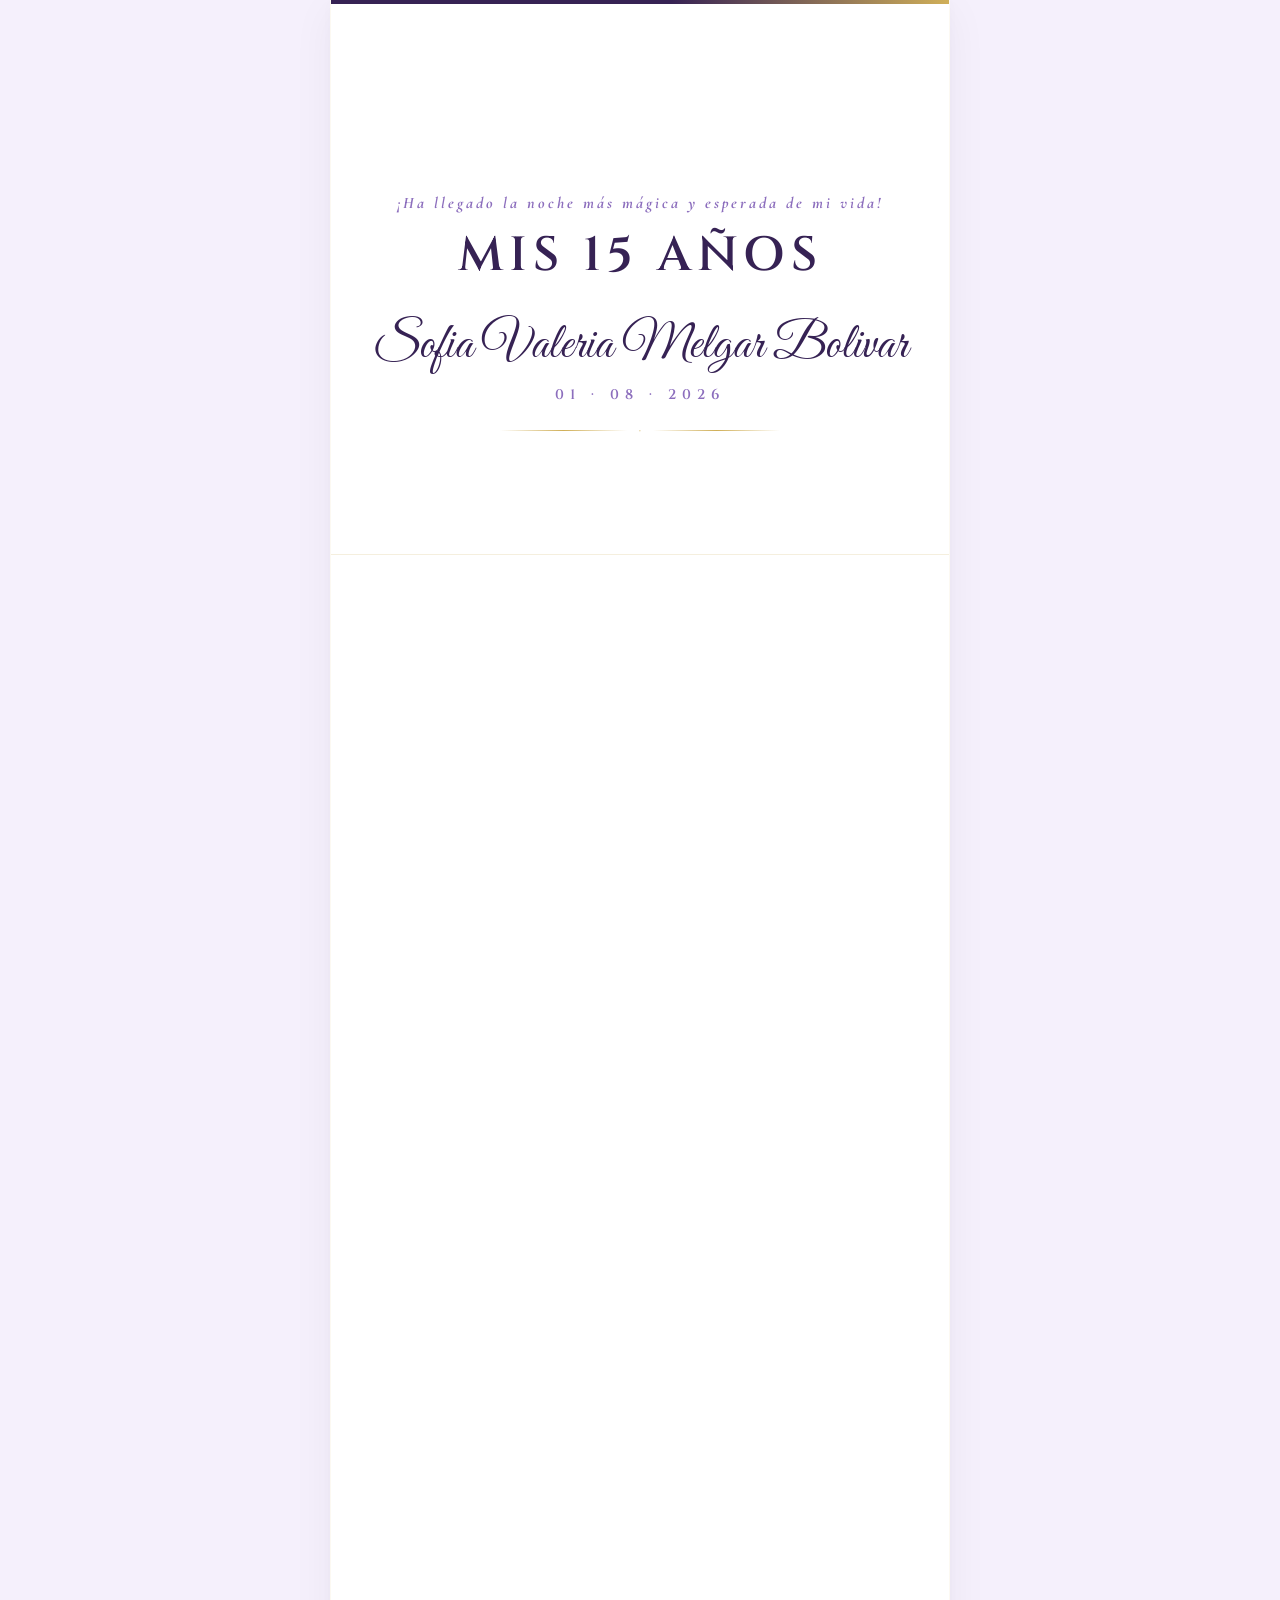
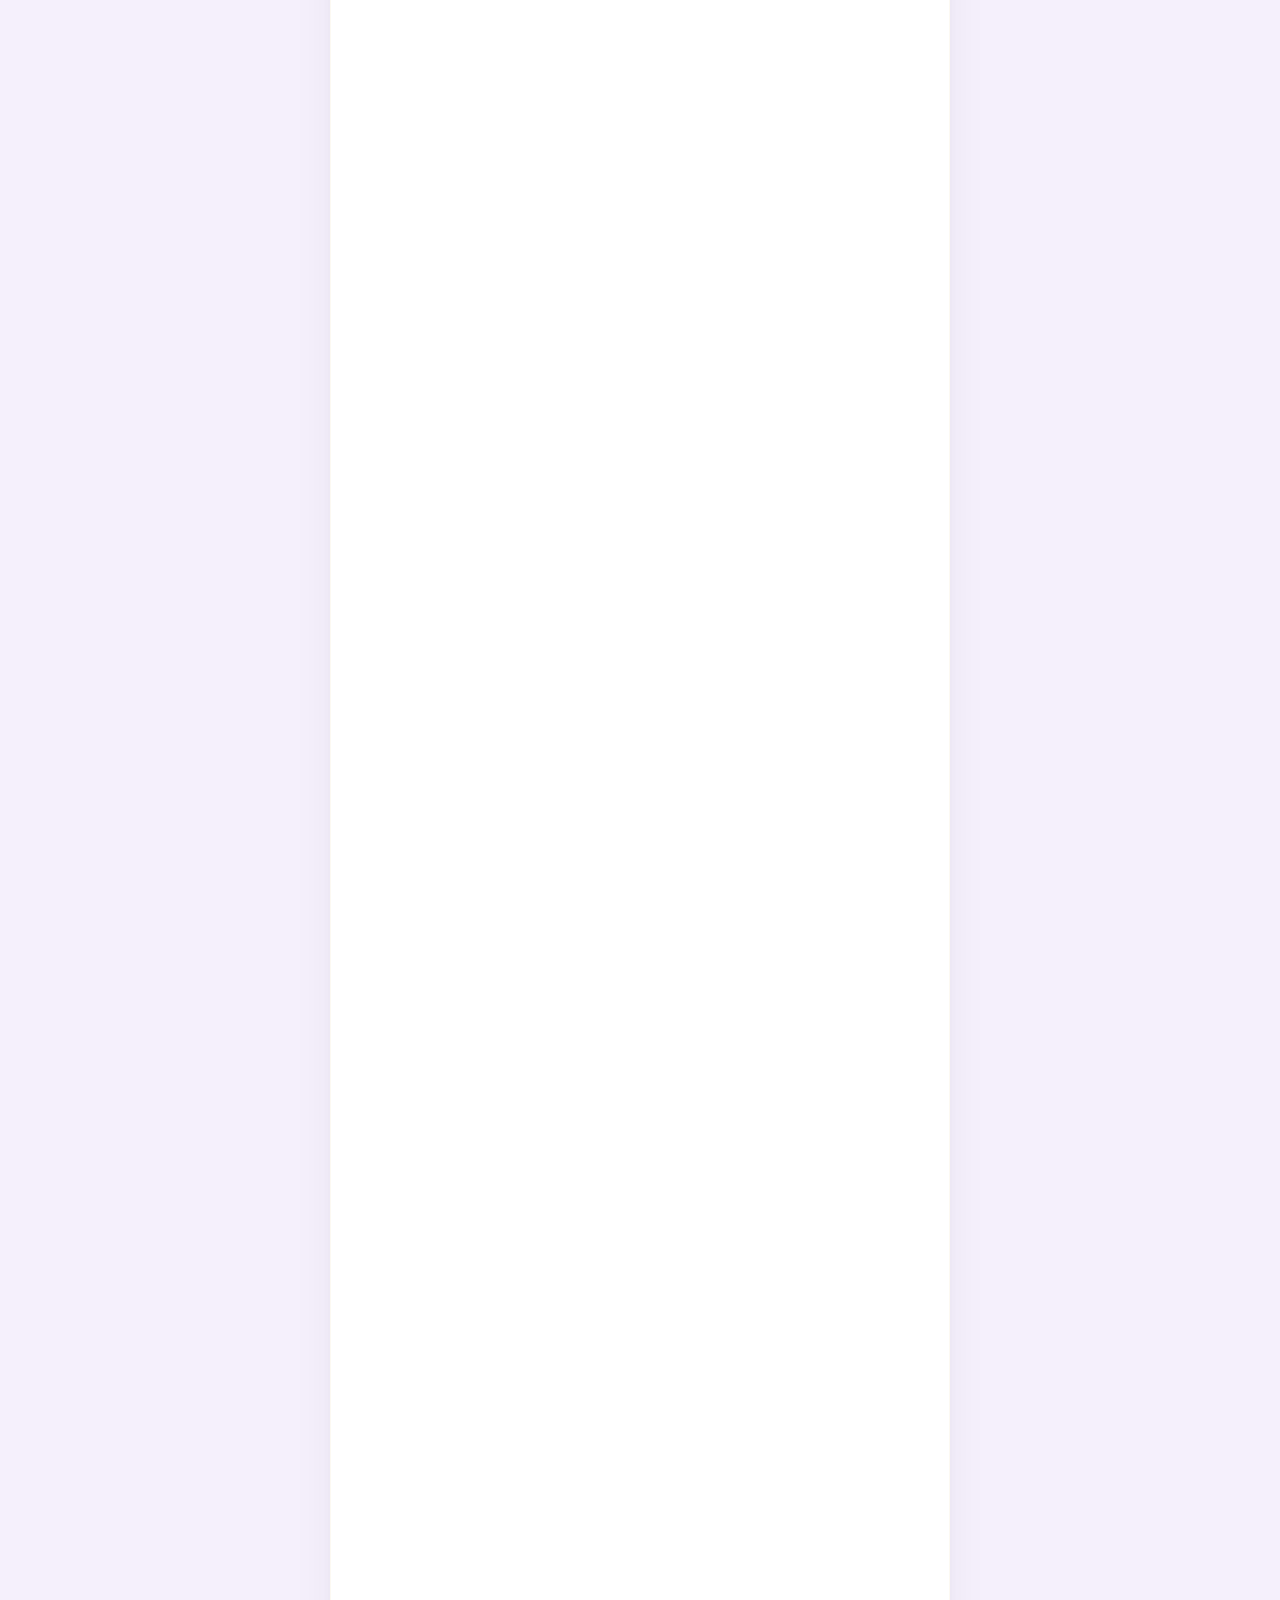
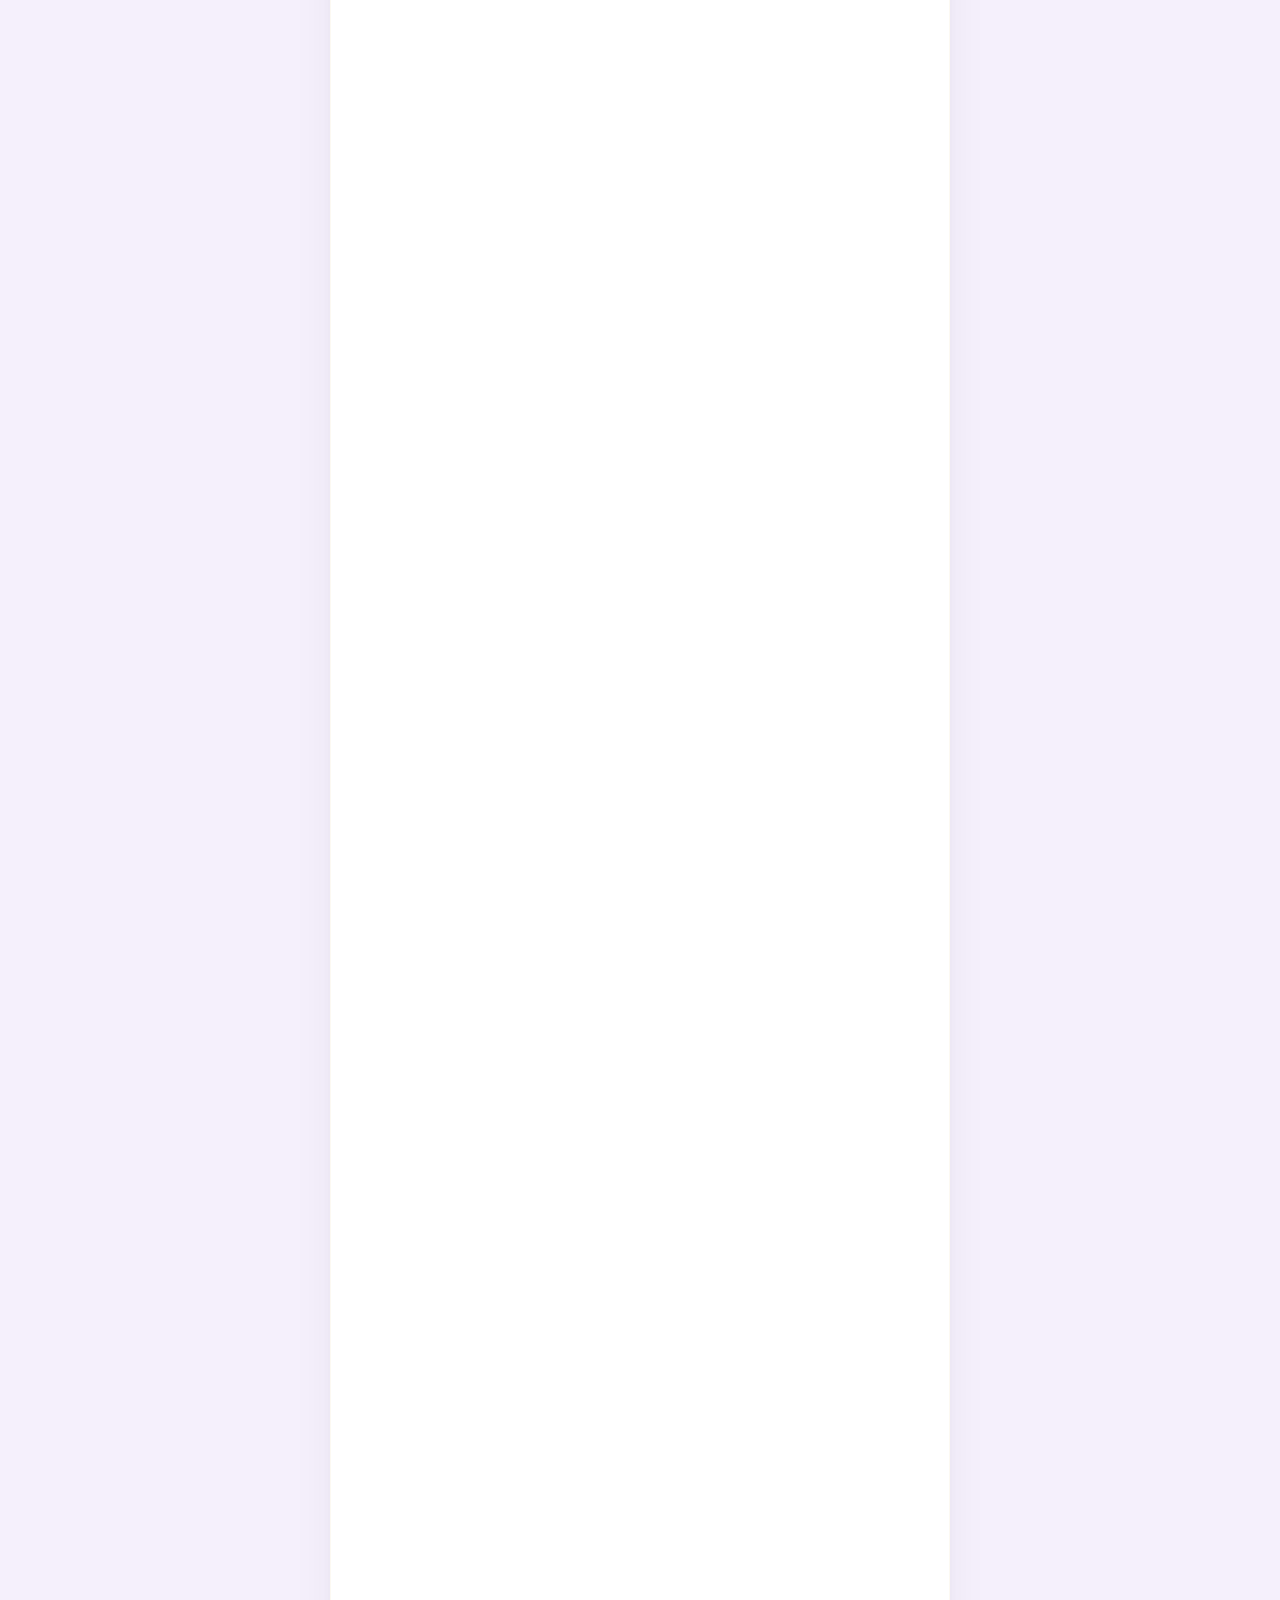
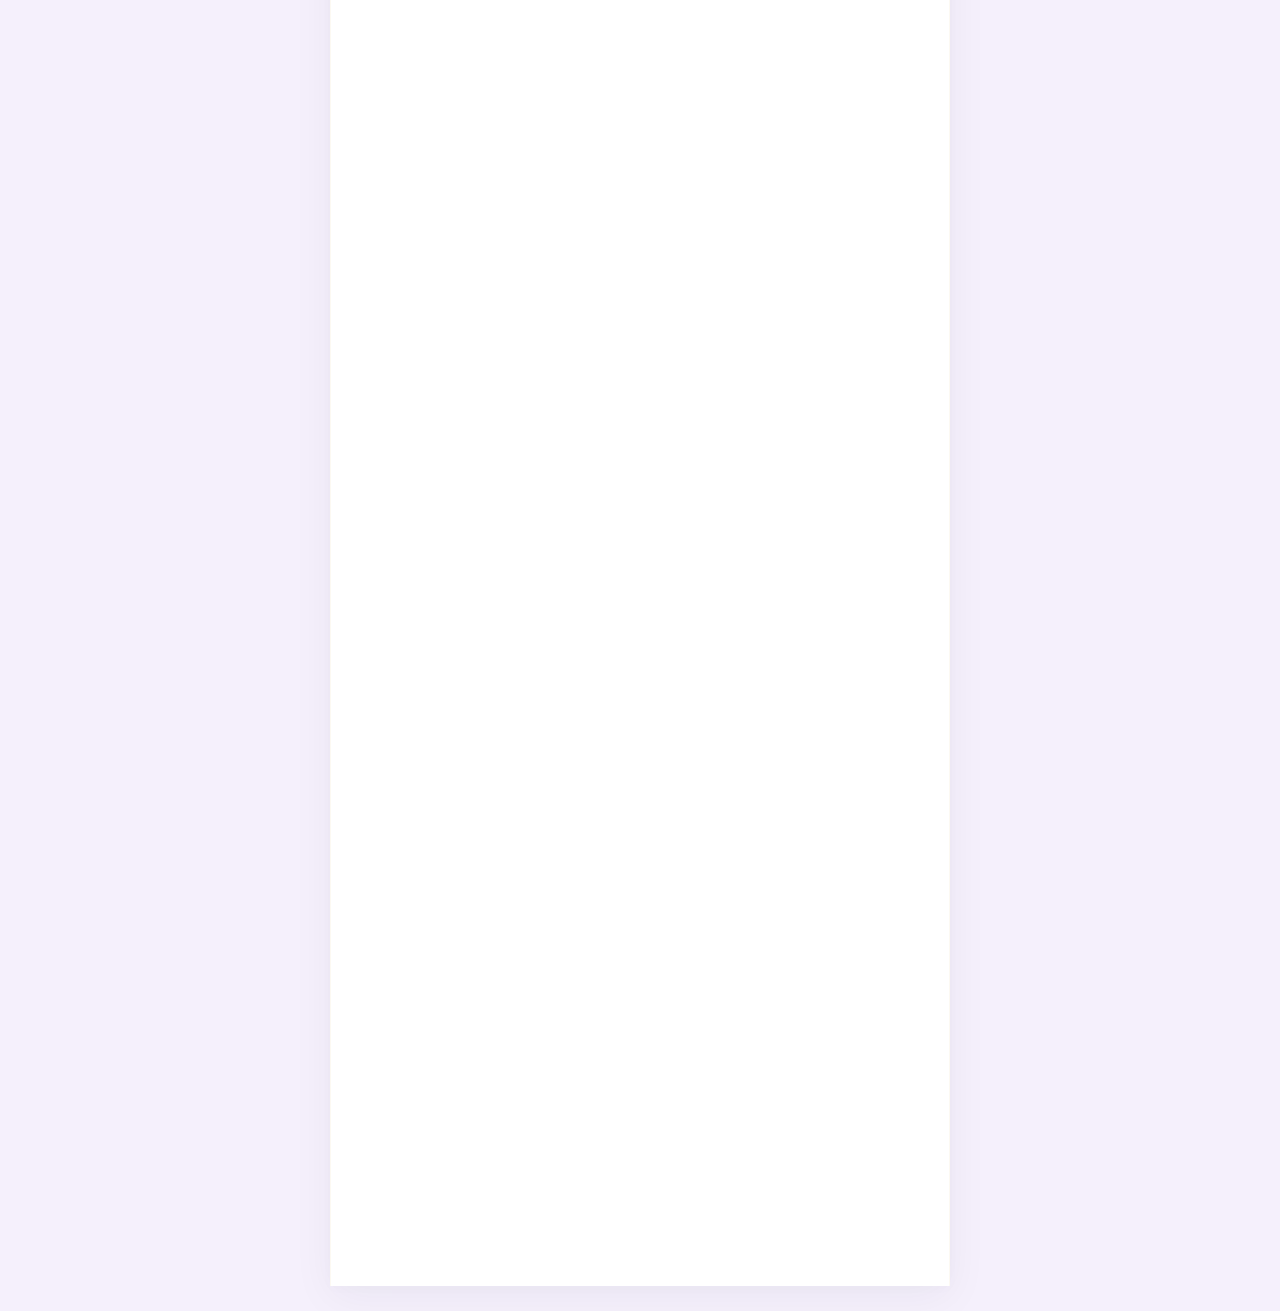
==== commit 101934dc: "version2" ====
--- a/index.html
+++ b/index.html
@@ -17,8 +17,8 @@
   <div class="portada">
     <img src="img/flores.png" alt="" class="flores-img seq" data-delay="200">
     <div class="portada-body">
-      <p  class="pre-titulo    seq" data-delay="700">¡Ha llegado la noche más mágica y esperada de mi vida! ✨</p>
-      <h1 class="tit-principal seq" data-delay="1000" style="font-size: clamp(26px, 5.5vw, 36px); letter-spacing: 6px; margin-bottom: 30px;">Mis 15 Años</h1>
+      <p  class="pre-titulo    seq" data-delay="700">¡Ha llegado la noche más mágica y esperada de mi vida!</p>
+      <h1 class="tit-principal seq" data-delay="1000" style="font-size: clamp(34px, 7vw, 48px); letter-spacing: 6px; margin-bottom: 30px;">Mis 15 Años</h1>
       <div class="nombres-bloque seq" data-delay="1400">
         <span class="nombre" style="font-size: clamp(35px, 7.5vw, 50px); line-height: 1.1; text-align: center; font-weight: 500;">Sofia Valeria Melgar Bolivar</span>
       </div>
@@ -30,7 +30,7 @@
           <span class="corner tr">✦</span>
           <span class="corner bl">✦</span>
           <span class="corner br">✦</span>
-          <img src="img/quinsiañera.png" alt="" class="icon-blush">
+          <img src="img/quinceanera.png" alt="" class="icon-blush">
         </div>
       </div>
     </div>
@@ -40,7 +40,7 @@
        2. REPRODUCTOR
   ══════════════════════════════ -->
   <div class="player seq" data-delay="2500">
-    <p class="player-label">♪ nuestra canción</p>
+    <p class="player-label">♪ Mi Canción</p>
     <div class="player-track-wrap">
       <div class="player-track" id="track">
         <div class="player-fill" id="fill"></div>
@@ -87,14 +87,11 @@
        3. FRASE
   ══════════════════════════════ -->
   <section class="sec seq" data-delay="2700">
-    <div class="paloma-wrap seq" data-delay="2300">
-      <img src="img/paloma.png" alt="" class="icon-blush">
-    </div>
     <div class="ornam"><span></span><i>◆</i><span></span></div>
      <p class="frase">
 
         Un hermoso <strong>01 de agosto de 2011</strong><br>
-        Dios llenó mi hogar de luz y alegría. ✨
+        Dios llenó mi hogar de luz y alegría.
 
         <br><br>
 
@@ -102,9 +99,23 @@
         con una sonrisa gigante y el corazón lleno de ilusión,<br>
         empiezo un nuevo camino rodeada de amor.<br>
         ¡Y no hay nada que desee más que compartir<br>
-        este día tan especial y mágico contigo! 💖
+        este día tan especial y mágico contigo!
 
     </p>
+
+    <!-- Foto instantánea anclada al final del texto -->
+    <div class="instant-photo-wrap">
+      <div class="instant-photo-pin"></div>
+      <div class="instant-photo">
+        <div class="instant-photo-img-wrap">
+          <img src="img/bebe.png" alt="Sofía de Bebé">
+        </div>
+        <div class="instant-photo-caption">
+          Sofía Valeria · 2011
+        </div>
+      </div>
+    </div>
+
     <div class="ornam"><span></span><i>◆</i><span></span></div>
   </section>
 
@@ -114,7 +125,7 @@
   <section class="sec seq" data-delay="2900">
     <h2 class="sec-titulo">Con la bendición de Dios</h2>
     <p class="frase-sub" style="font-family: var(--ff-body); font-style: italic; font-size: 19px; color: var(--text-lt); opacity: 0.95; margin-bottom: 28px; text-align: center; max-width: 440px; margin-left: auto; margin-right: auto; line-height: 1.8;">
-      ¡Y con el amor infinito de quienes<br>hacen que cada uno de mis días sea inolvidable! 💕
+      ¡Y con el amor infinito de quienes<br>hacen que cada uno de mis días sea inolvidable!
     </p>
 
     <!-- Padres -->
@@ -126,7 +137,6 @@
         <div class="fam-bloque">
           <p class="fam-rol">Mis Padres</p>
           <p class="fam-nombre" style="font-size: 20px; font-weight: 600; color: var(--navy);">Susana Bolívar</p>
-          <p style="font-family: var(--ff-script); font-size: 26px; color: var(--gold); margin: 2px 0;">&amp;</p>
           <p class="fam-nombre" style="font-size: 20px; font-weight: 600; color: var(--navy);">Mario Melgar Condori</p>
         </div>
       </div>
@@ -143,7 +153,6 @@
         <div class="fam-bloque">
           <p class="fam-rol">Mis Padrinos</p>
           <p class="fam-nombre" style="font-size: 20px; font-weight: 600; color: var(--navy);">Raúl Bolívar Mora</p>
-          <p style="font-family: var(--ff-script); font-size: 26px; color: var(--gold); margin: 2px 0;">&amp;</p>
           <p class="fam-nombre" style="font-size: 20px; font-weight: 600; color: var(--navy);">Walter Bolívar Mora</p>
         </div>
       </div>
@@ -156,9 +165,9 @@
   <section class="sec sec-fecha seq" data-delay="3100">
     <div class="sec-fecha-inner">
       <div class="fecha-img-wrap">
-        <img src="img/bebe.png" alt="Sofia Valeria" class="fecha-img-circle">
-      </div>
-      <p class="inv-texto">¡Prepárate para vivir conmigo la noche más maravillosa e inolvidable de mis quince años! 👑✨</p>
+        <img src="img/princesa.png" alt="Sofia Valeria" class="fecha-img-circle">
+      </div>
+      <p class="inv-texto">¡Prepárate para vivir conmigo la noche más maravillosa e inolvidable de mis quince años!</p>
       
       <div class="fecha-bloque-premium">
         <div class="fecha-col fecha-col-izq">
@@ -178,7 +187,7 @@
 
       <div class="ornam dark" style="margin: 28px 0 20px;"><span></span><i>◆</i><span></span></div>
       
-      <p class="cuenta-label">¡La cuenta regresiva ha comenzado! ⏳✨</p>
+      <p class="cuenta-label">¡La cuenta regresiva ha comenzado!</p>
       
       <div class="contador-premium">
         <div class="cd-item-premium">
@@ -240,17 +249,17 @@
   ══════════════════════════════ -->
   <section class="sec seq" data-delay="3500">
     <h2 class="sec-titulo">Código de Vestimenta</h2>
-    <p class="dc-tag">✨ ¡Vístete para brillar! ✨</p>
+    <p class="dc-tag">Vestimenta Formal</p>
     <div class="dc-grid">
       <div class="dc-item">
-        <span class="dc-ico">♀</span>
+        <span class="dc-ico"><img src="img/vestido.png" alt="Vestido"></span>
         <p class="dc-tit">Bellas Damas</p>
-        <p class="dc-desc">¡Un hermoso vestido largo!<br><em>(reservamos el blanco para la quinceañera 💖)</em></p>
+        <p class="dc-desc">Un hermoso vestido</p>
       </div>
       <div class="dc-item">
-        <span class="dc-ico">♂</span>
+        <span class="dc-ico"><img src="img/chaqueta-de-sport.png" alt="Terno"></span>
         <p class="dc-tit">Elegantes Caballeros</p>
-        <p class="dc-desc">¡Traje formal con tu mejor estilo! 😎</p>
+        <p class="dc-desc">Traje formal o terno</p>
       </div>
     </div>
   </section>
@@ -262,11 +271,11 @@
     <h2 class="sec-titulo">Nuestra Ruta Mágica</h2>
     <div class="timeline-caminito">
 
-      <!-- Item 1: Icon Left, Text Right -->
+      <!-- Item 1: Recepción (7:00 p.m.) -->
       <div class="tl-c-item">
         <div class="tl-c-side tl-left">
           <div class="tl-c-icon-wrap">
-            <img src="img/iglesia.png" alt="" class="icon-blush">
+            <img src="img/resepcion.png" alt="" class="icon-blush">
           </div>
         </div>
         <div class="tl-c-node">
@@ -275,18 +284,18 @@
           </svg>
         </div>
         <div class="tl-c-side tl-right">
-          <p class="tl-c-time">17:00 hrs</p>
-          <p class="tl-c-title">Misa de Acción de Gracias ✨</p>
-          <p class="tl-c-sub">Agradeciendo a Dios por este milagro 🙏</p>
-        </div>
-      </div>
-
-      <!-- Item 2: Text Left, Icon Right -->
+          <p class="tl-c-time">19:00 hrs</p>
+          <p class="tl-c-title">Recepción</p>
+          <p class="tl-c-sub">Bienvenidos a una velada inolvidable</p>
+        </div>
+      </div>
+
+      <!-- Item 2: Gran Entrada (8:00 p.m.) -->
       <div class="tl-c-item">
         <div class="tl-c-side tl-left">
-          <p class="tl-c-time">18:30 hrs</p>
-          <p class="tl-c-title">Bienvenida de Ensueño 🌟</p>
-          <p class="tl-c-sub">¡Los esperamos con mucha emoción!</p>
+          <p class="tl-c-time">20:00 hrs</p>
+          <p class="tl-c-title">Gran Entrada</p>
+          <p class="tl-c-sub">El comienzo de una noche de ensueño</p>
         </div>
         <div class="tl-c-node">
           <svg viewBox="0 0 24 24" fill="currentColor">
@@ -295,12 +304,50 @@
         </div>
         <div class="tl-c-side tl-right">
           <div class="tl-c-icon-wrap">
-            <img src="img/resepcion.png" alt="" class="icon-blush">
-          </div>
-        </div>
-      </div>
-
-      <!-- Item 3: Icon Left, Text Right -->
+            <img src="img/princesa.png" alt="" class="icon-blush">
+          </div>
+        </div>
+      </div>
+
+      <!-- Item 3: Protocolo (8:15 p.m. - 9:00 p.m.) -->
+      <div class="tl-c-item">
+        <div class="tl-c-side tl-left">
+          <div class="tl-c-icon-wrap">
+            <img src="img/padrinos.png" alt="" class="icon-blush">
+          </div>
+        </div>
+        <div class="tl-c-node">
+          <svg viewBox="0 0 24 24" fill="currentColor">
+            <path d="M12 21.35l-1.45-1.32C5.4 15.36 2 12.28 2 8.5 2 5.42 4.42 3 7.5 3c1.74 0 3.41.81 4.5 2.09C13.09 3.81 14.76 3 16.5 3c3.08 0 5.5 2.42 5.5 5.5 0 3.78-3.4 6.86-8.55 11.54L12 21.35z"/>
+          </svg>
+        </div>
+        <div class="tl-c-side tl-right">
+          <p class="tl-c-time">20:15 - 21:00 hrs</p>
+          <p class="tl-c-title">Protocolo</p>
+          <p class="tl-c-sub">Momentos significativos y ceremoniales</p>
+        </div>
+      </div>
+
+      <!-- Item 4: Vals y Baile (9:00 p.m. - 9:45 p.m.) -->
+      <div class="tl-c-item">
+        <div class="tl-c-side tl-left">
+          <p class="tl-c-time">21:00 - 21:45 hrs</p>
+          <p class="tl-c-title">Vals y Baile</p>
+          <p class="tl-c-sub">Inauguración de la pista con el primer vals</p>
+        </div>
+        <div class="tl-c-node">
+          <svg viewBox="0 0 24 24" fill="currentColor">
+            <path d="M12 21.35l-1.45-1.32C5.4 15.36 2 12.28 2 8.5 2 5.42 4.42 3 7.5 3c1.74 0 3.41.81 4.5 2.09C13.09 3.81 14.76 3 16.5 3c3.08 0 5.5 2.42 5.5 5.5 0 3.78-3.4 6.86-8.55 11.54L12 21.35z"/>
+          </svg>
+        </div>
+        <div class="tl-c-side tl-right">
+          <div class="tl-c-icon-wrap">
+            <img src="img/bailando.png" alt="" class="icon-blush">
+          </div>
+        </div>
+      </div>
+
+      <!-- Item 5: Cena y Brindis (9:45 p.m. - 11:00 p.m.) -->
       <div class="tl-c-item">
         <div class="tl-c-side tl-left">
           <div class="tl-c-icon-wrap">
@@ -313,18 +360,18 @@
           </svg>
         </div>
         <div class="tl-c-side tl-right">
-          <p class="tl-c-time">19:30 hrs</p>
-          <p class="tl-c-title">¡Mi Primer Vals Mágico! 👑</p>
-          <p class="tl-c-sub">Un momento súper emotivo</p>
-        </div>
-      </div>
-
-      <!-- Item 4: Text Left, Icon Right -->
+          <p class="tl-c-time">21:45 - 23:00 hrs</p>
+          <p class="tl-c-title">Cena y Brindis</p>
+          <p class="tl-c-sub">Compartiendo un banquete especial</p>
+        </div>
+      </div>
+
+      <!-- Item 6: Brindis tradicional / Hora Loca -->
       <div class="tl-c-item">
         <div class="tl-c-side tl-left">
-          <p class="tl-c-time">21:00 hrs</p>
-          <p class="tl-c-title">¡A Brillar en la Pista! 💃✨</p>
-          <p class="tl-c-sub">¡Música, diversión y alegría sin fin!</p>
+          <p class="tl-c-time">23:00 hrs en adelante</p>
+          <p class="tl-c-title">Hora Loca y Cierre</p>
+          <p class="tl-c-sub">Brindis tradicional, diversión y baile</p>
         </div>
         <div class="tl-c-node">
           <svg viewBox="0 0 24 24" fill="currentColor">
@@ -333,98 +380,44 @@
         </div>
         <div class="tl-c-side tl-right">
           <div class="tl-c-icon-wrap">
-            <img src="img/bailando.png" alt="" class="icon-blush">
-          </div>
-        </div>
-      </div>
-
-      <!-- Item 5: Icon Left, Text Right -->
-      <div class="tl-c-item">
-        <div class="tl-c-side tl-left">
-          <div class="tl-c-icon-wrap">
-            <img src="img/sello.png" alt="" class="icon-blush">
-          </div>
-        </div>
-        <div class="tl-c-node">
-          <svg viewBox="0 0 24 24" fill="currentColor">
-            <path d="M12 21.35l-1.45-1.32C5.4 15.36 2 12.28 2 8.5 2 5.42 4.42 3 7.5 3c1.74 0 3.41.81 4.5 2.09C13.09 3.81 14.76 3 16.5 3c3.08 0 5.5 2.42 5.5 5.5 0 3.78-3.4 6.86-8.55 11.54L12 21.35z"/>
+            <img src="img/flores.png" alt="" class="icon-blush">
+          </div>
+        </div>
+      </div>
+
+    </div>
+  </section>
+
+  <!-- ══════════════════════════════
+       9. REGALOS
+  ══════════════════════════════ -->
+  <section class="sec seq" data-delay="3900">
+    <h2 class="sec-titulo">Muestras de Cariño</h2>
+    <p class="regalo-intro">¡Tu presencia es el regalo más hermoso y valioso para mí!</p>
+    
+    <div class="regalo-elegante-wrap">
+      <div class="regalo-elegante-card">
+        <div class="regalo-elegante-decor">
+          <span class="regalo-elegante-line"></span>
+          <span class="regalo-elegante-diamond">✦</span>
+          <span class="regalo-elegante-line"></span>
+        </div>
+        <div class="regalo-elegante-icon-container">
+          <svg viewBox="0 0 24 24" fill="none" class="gift-icon-svg" stroke="currentColor" stroke-width="1.5" stroke-linecap="round" stroke-linejoin="round">
+            <path d="M20 12V22H4V12"/>
+            <path d="M22 7H2V12H22V7Z"/>
+            <path d="M12 22V7"/>
+            <path d="M12 7C12 7 9.5 3 7 3C4.5 3 4.5 5.5 7 7H12ZM12 7C12 7 14.5 3 17 3C19.5 3 19.5 5.5 17 7H12Z"/>
           </svg>
         </div>
-        <div class="tl-c-side tl-right">
-          <p class="tl-c-time">02:00 hrs</p>
-          <p class="tl-c-title">Fin de una Noche Eterna 🌙</p>
-          <p class="tl-c-sub">¡Millones de gracias por hacerlo mágico!</p>
-        </div>
-      </div>
-
-    </div>
-  </section>
-
-  <!-- ══════════════════════════════
-       9. REGALOS
-  ══════════════════════════════ -->
-  <section class="sec seq" data-delay="3900">
-    <h2 class="sec-titulo">Muestras de Cariño 🎁</h2>
-    <p class="regalo-intro">¡Tu presencia es el regalo más hermoso y valioso para mí! Pero si deseas tener un lindo detalle que me ayude a cumplir mis próximos sueños, aquí te comparto estas hermosas opciones:</p>
-    
-    <div class="regalo-options-grid">
-      
-      <!-- Option 1: Sobre / Efectivo -->
-      <button class="regalo-option-card" onclick="openGiftModal('sobre')">
-        <div class="regalo-option-icon">
-          <svg viewBox="0 0 24 24" fill="none" class="gift-vector-icon">
-            <path d="M22 6C22 4.9 21.1 4 20 4H4C2.9 4 2 4.9 2 6V18C2 19.1 2.9 20 4 20H20C21.1 20 22 19.1 22 18V6Z" stroke="currentColor" stroke-width="2" stroke-linejoin="round"/>
-            <path d="M22 6L12 13L2-6" stroke="currentColor" stroke-width="2" stroke-linecap="round" stroke-linejoin="round" />
-            <path d="M22 6L12 13L2 6" stroke="currentColor" stroke-width="2" stroke-linecap="round" stroke-linejoin="round"/>
-          </svg>
-        </div>
-        <div class="regalo-option-info">
-          <span class="regalo-option-tag">Efectivo</span>
-          <h3 class="regalo-option-title">Sobre de Regalo</h3>
-          <p class="regalo-option-desc">Lluvia de sobres</p>
-        </div>
-        <div class="regalo-option-arrow">✦</div>
-      </button>
-
-      <!-- Option 2: Transferencia Bancaria -->
-      <button class="regalo-option-card" onclick="openGiftModal('transferencia')">
-        <div class="regalo-option-icon">
-          <svg viewBox="0 0 24 24" fill="none" class="gift-vector-icon">
-            <path d="M3 21H21" stroke="currentColor" stroke-width="2" stroke-linecap="round"/>
-            <path d="M3 10H21V18H3V10Z" stroke="currentColor" stroke-width="2" stroke-linejoin="round"/>
-            <path d="M12 2L2 10H22L12 2Z" stroke="currentColor" stroke-width="2" stroke-linejoin="round"/>
-            <path d="M6 14V14.01" stroke="currentColor" stroke-width="2" stroke-linecap="round"/>
-            <path d="M10 14V14.01" stroke="currentColor" stroke-width="2" stroke-linecap="round"/>
-            <path d="M14 14V14.01" stroke="currentColor" stroke-width="2" stroke-linecap="round"/>
-            <path d="M18 14V14.01" stroke="currentColor" stroke-width="2" stroke-linecap="round"/>
-          </svg>
-        </div>
-        <div class="regalo-option-info">
-          <span class="regalo-option-tag">Bancos</span>
-          <h3 class="regalo-option-title">Transferencia</h3>
-          <p class="regalo-option-desc">Cuentas bancarias</p>
-        </div>
-        <div class="regalo-option-arrow">✦</div>
-      </button>
-
-      <!-- Option 3: Yape / Plin -->
-      <button class="regalo-option-card" onclick="openGiftModal('yape')">
-        <div class="regalo-option-icon">
-          <svg viewBox="0 0 24 24" fill="none" class="gift-vector-icon">
-            <rect x="5" y="2" width="14" height="20" rx="3" stroke="currentColor" stroke-width="2"/>
-            <line x1="12" y1="18" x2="12" y2="18.01" stroke="currentColor" stroke-width="2.5" stroke-linecap="round"/>
-            <path d="M9 6H15" stroke="currentColor" stroke-width="1.5" stroke-linecap="round"/>
-            <path d="M12 10.5C12 10.5 10 11.5 10 12.5C10 13.5 12 14.5 12 14.5C12 14.5 14 13.5 14 12.5C14 11.5 12 10.5 12 10.5Z" stroke="currentColor" stroke-width="1.5" stroke-linejoin="round" fill="currentColor" fill-opacity="0.1" />
-          </svg>
-        </div>
-        <div class="regalo-option-info">
-          <span class="regalo-option-tag">Digital</span>
-          <h3 class="regalo-option-title">Yape o Plin</h3>
-          <p class="regalo-option-desc">Billetera móvil</p>
-        </div>
-        <div class="regalo-option-arrow">✦</div>
-      </button>
-
+        <h3 class="regalo-elegante-title">Lluvia de Regales</h3>
+        <p class="regalo-elegante-text">
+          Si deseas honrarme con un lindo detalle o presente, contaremos con un espacio especial y mesa de regalos en la recepción de la fiesta donde se recibirán con todo mi aprecio y cariño.
+        </p>
+        <div class="regalo-elegante-footer-decor">
+          <span class="regalo-elegante-diamond">✦</span>
+        </div>
+      </div>
     </div>
   </section>
 
@@ -476,7 +469,7 @@
 
         <div class="campo-wrap">
           <label class="campo-label">Mensaje para la Quinceañera <span class="opcional">(opcional)</span></label>
-          <textarea class="campo-input campo-ta" id="f-msg" rows="3" placeholder="¡Escríbeme un deseo súper lindo o un consejo para mis 15! ✍️💖"></textarea>
+          <textarea class="campo-input campo-ta" id="f-msg" rows="3" placeholder="Escríbeme un mensaje de felicitación o buenos deseos..."></textarea>
         </div>
 
         <button class="submit-btn" onclick="enviarFormulario()">
@@ -489,7 +482,7 @@
         <p class="frase" style="margin:0 auto 20px">¡Oh, qué lástima! Me hará mucha falta tu presencia, pero sé que me acompañarás de corazón. ¡Muchísimas gracias por tus buenos deseos!</p>
         <div class="campo-wrap">
           <label class="campo-label">Mensaje para la Quinceañera <span class="opcional">(opcional)</span></label>
-          <textarea class="campo-input campo-ta" id="f-msg-no" rows="3" placeholder="¡Déjame tus mejores deseos y bendiciones desde la distancia! ✨"></textarea>
+          <textarea class="campo-input campo-ta" id="f-msg-no" rows="3" placeholder="Déjame tus mejores deseos y bendiciones desde la distancia..."></textarea>
         </div>
         <button class="submit-btn submit-no" onclick="enviarNoAsiste()">
           ¡Enviar con todo mi cariño! ✦
@@ -513,7 +506,7 @@
       <div id="estado-error" class="oculto estado-msg">
         <p class="estado-ico" style="color:var(--blush)">✗</p>
         <p class="estado-titulo" style="color: var(--blush); font-size: 26px;">¡Ups, un pequeño duendecillo!</p>
-        <p class="estado-sub" style="font-size: 16px;">No pudimos guardar tu confirmación por aquí. ¡Por favor envíanos un mensajito directo por WhatsApp! ¡Queremos verte brillar con nosotros! ✨</p>
+        <p class="estado-sub" style="font-size: 16px;">No pudimos guardar tu confirmación por aquí. ¡Por favor envíanos un mensaje directo por WhatsApp!</p>
       </div>
 
     </div><!-- /#form-wrap -->
@@ -525,7 +518,7 @@
   <div class="cierre seq" data-delay="4300">
     <div class="ornam"><span></span><i>◆</i><span></span></div>
     <img src="img/sello.png" alt="" class="sello" data-delay="200">
-    <h2 class="cierre-titulo">¡Te espero para brillar juntos! ✨</h2>
+    <h2 class="cierre-titulo">¡Te espero para celebrar juntos!</h2>
     <p class="cierre-fecha">01 · 08 · 2026</p>
   </div>
 
@@ -571,7 +564,7 @@
         
         <!-- Cuenta Susana -->
         <div class="gift-card-account">
-          <div class="account-owner-badge">👩 Susana Bolivar (Mamá)</div>
+          <div class="account-owner-badge">Susana Bolivar (Mamá)</div>
           <p class="account-bank-name">Interbank</p>
           
           <div class="field-copy-pair">
@@ -599,7 +592,7 @@
 
         <!-- Cuenta Mario -->
         <div class="gift-card-account">
-          <div class="account-owner-badge">👨 Mario Melgar (Papá)</div>
+          <div class="account-owner-badge">Mario Melgar (Papá)</div>
           <p class="account-bank-name">BCP</p>
           
           <div class="field-copy-pair">
@@ -640,7 +633,7 @@
         
         <!-- Yape Susana -->
         <div class="gift-card-account">
-          <div class="account-owner-badge">👩 Susana Bolivar (Mamá)</div>
+          <div class="account-owner-badge">Susana Bolivar (Mamá)</div>
           <p class="account-bank-name" style="color: #7b2cbf;">Yape o Plin</p>
           
           <div class="field-copy-pair">
@@ -657,7 +650,7 @@
 
         <!-- Yape Mario -->
         <div class="gift-card-account">
-          <div class="account-owner-badge">👨 Mario Melgar (Papá)</div>
+          <div class="account-owner-badge">Mario Melgar (Papá)</div>
           <p class="account-bank-name" style="color: #7b2cbf;">Yape o Plin</p>
           
           <div class="field-copy-pair">
@@ -699,7 +692,7 @@
         <div class="lugar-pautas-container">
           
           <div class="lugar-pauta-item">
-            <div class="lugar-pauta-icon">🕒</div>
+            <div class="lugar-pauta-icon">✦</div>
             <div class="lugar-pauta-text">
               <h4>Horario & Puntualidad</h4>
               <p>Inicia a las <strong>5:00 PM</strong>. Agradecemos llegar unos minutos antes para acomodarse.</p>
@@ -707,7 +700,7 @@
           </div>
 
           <div class="lugar-pauta-item">
-            <div class="lugar-pauta-icon">🔕</div>
+            <div class="lugar-pauta-icon">✦</div>
             <div class="lugar-pauta-text">
               <h4>Celulares en Silencio</h4>
               <p>Por favor silenciar su teléfono al ingresar para mantener la solemnidad de la misa.</p>
@@ -735,7 +728,7 @@
         <div class="lugar-pautas-container">
           
           <div class="lugar-pauta-item">
-            <div class="lugar-pauta-icon">🚪</div>
+            <div class="lugar-pauta-icon">✦</div>
             <div class="lugar-pauta-text">
               <h4>Ingreso Gradual</h4>
               <p>Le invitamos a ingresar poco a poco de manera tranquila para evitar aglomeraciones en la entrada.</p>
@@ -743,7 +736,7 @@
           </div>
 
           <div class="lugar-pauta-item">
-            <div class="lugar-pauta-icon">🍽️</div>
+            <div class="lugar-pauta-icon">✦</div>
             <div class="lugar-pauta-text">
               <h4>Toma de Mesas</h4>
               <p>Por favor, diríjase a su mesa asignada para organizarse cómodamente antes del inicio del protocolo.</p>
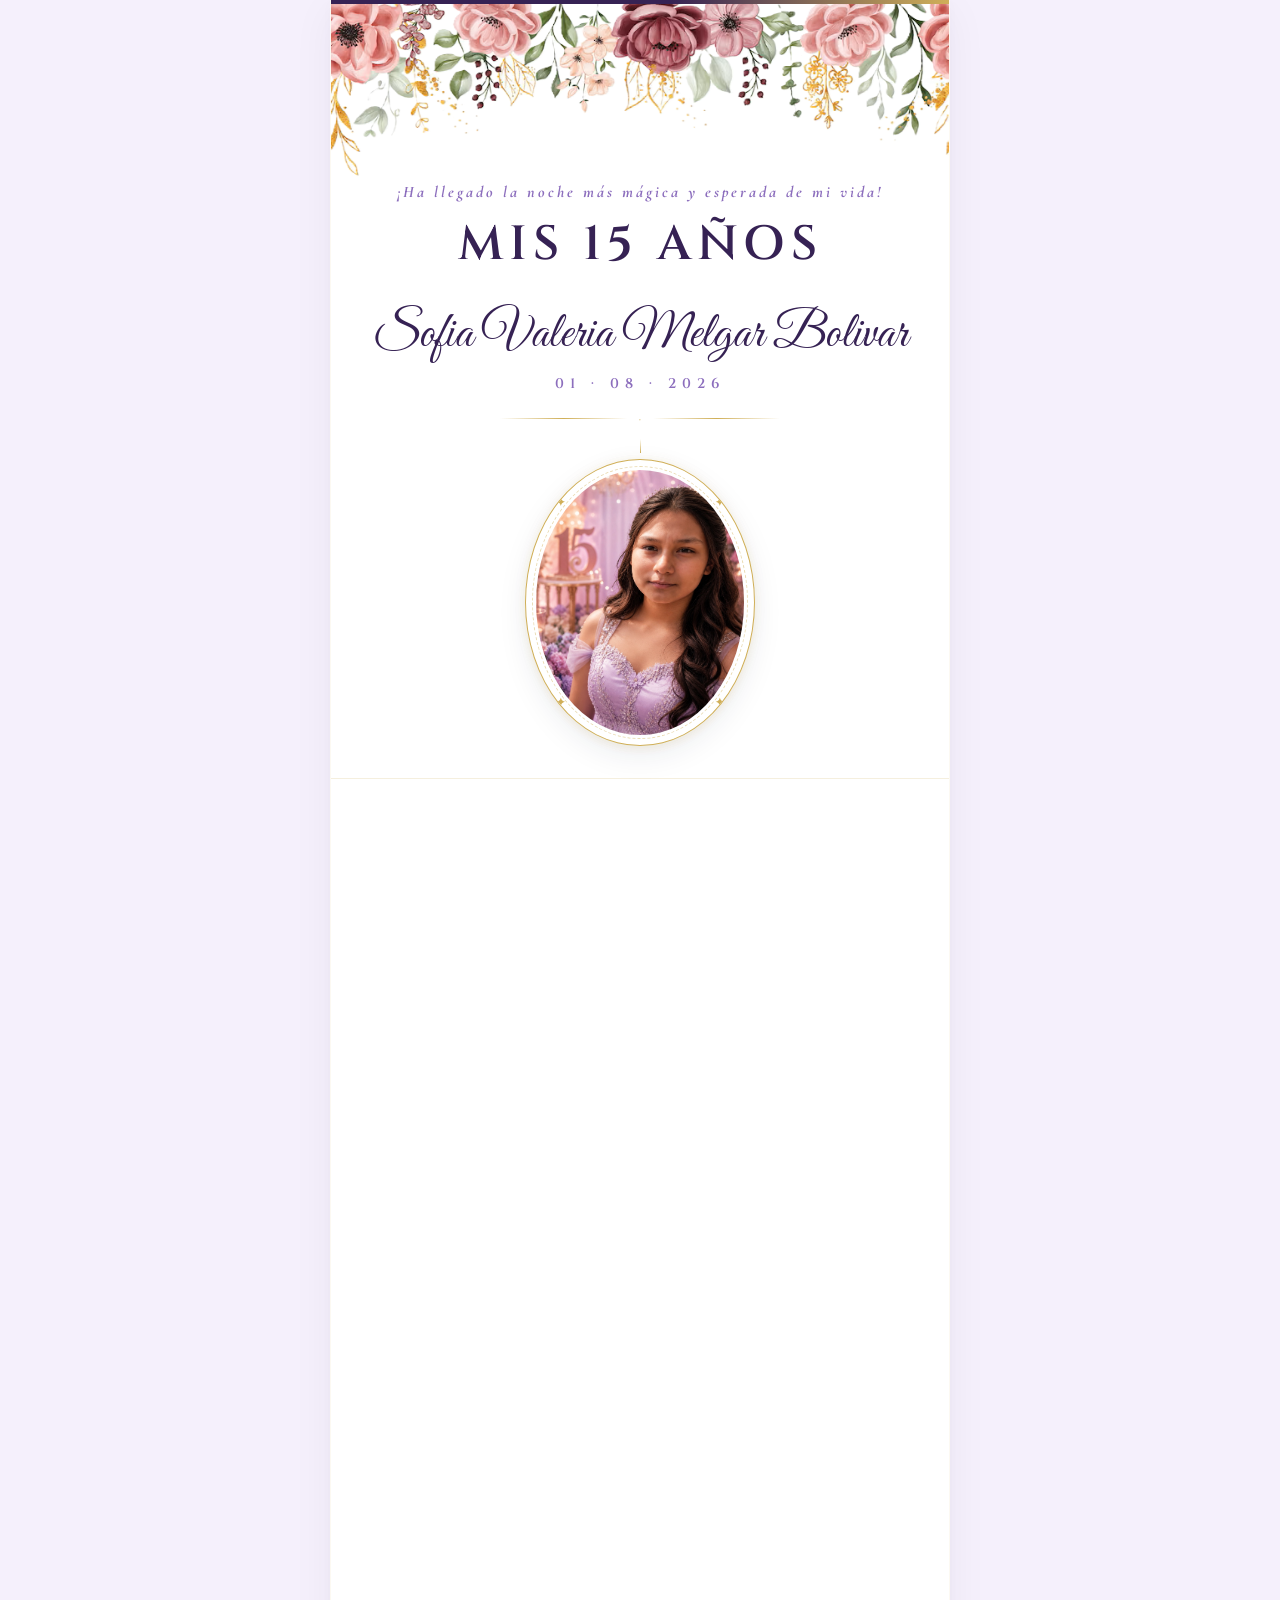
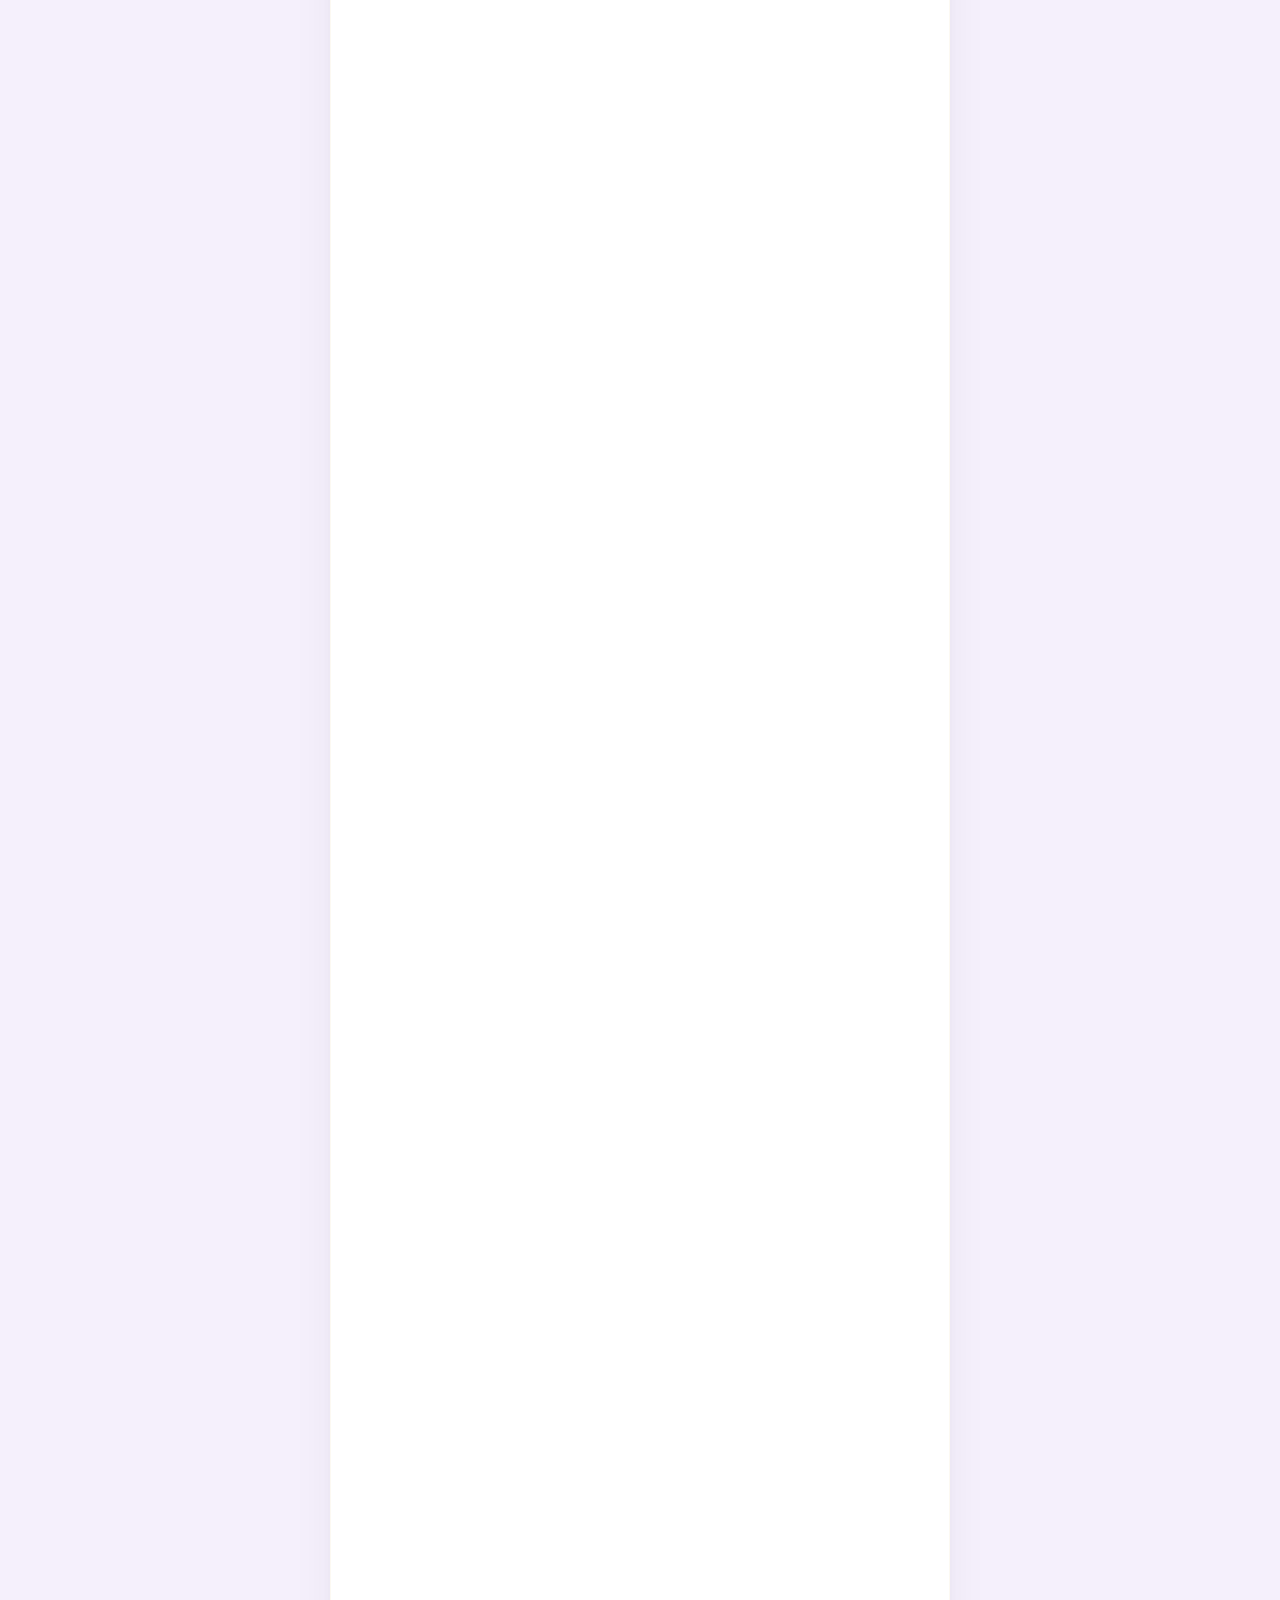
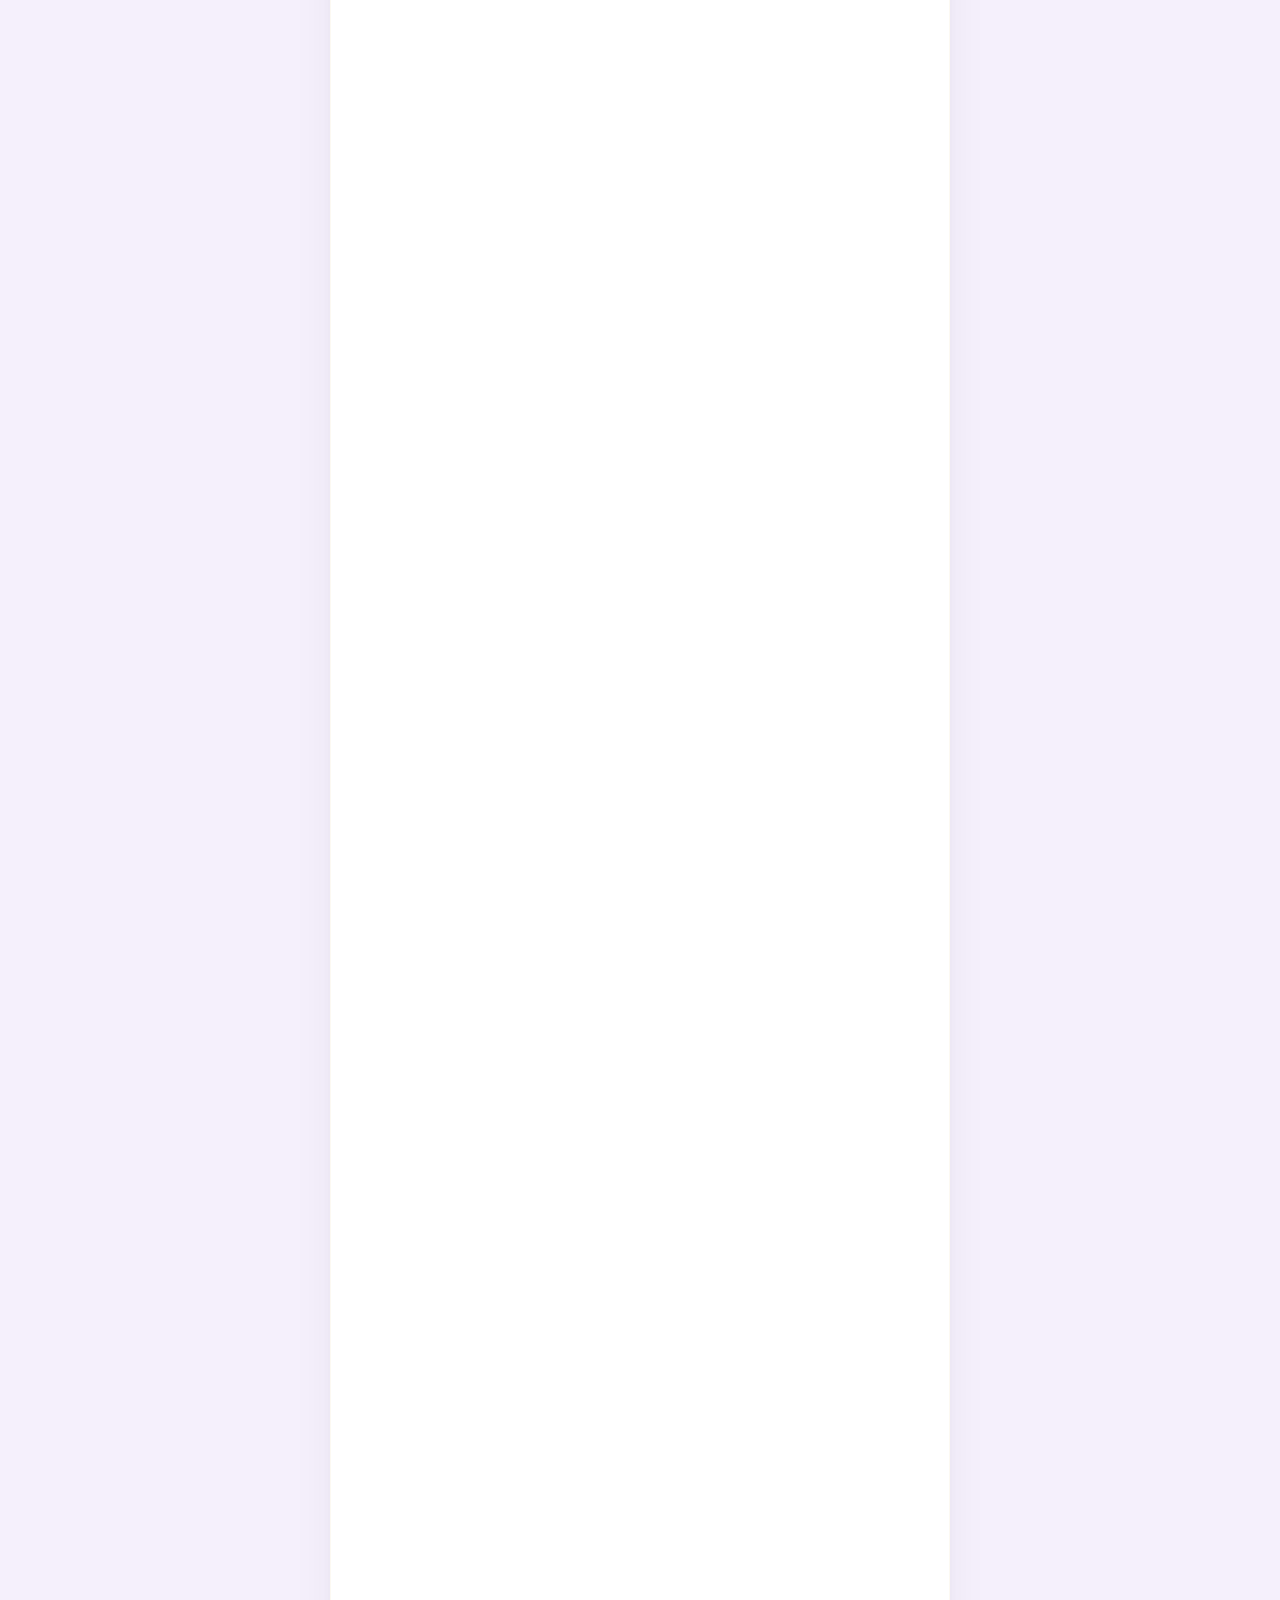
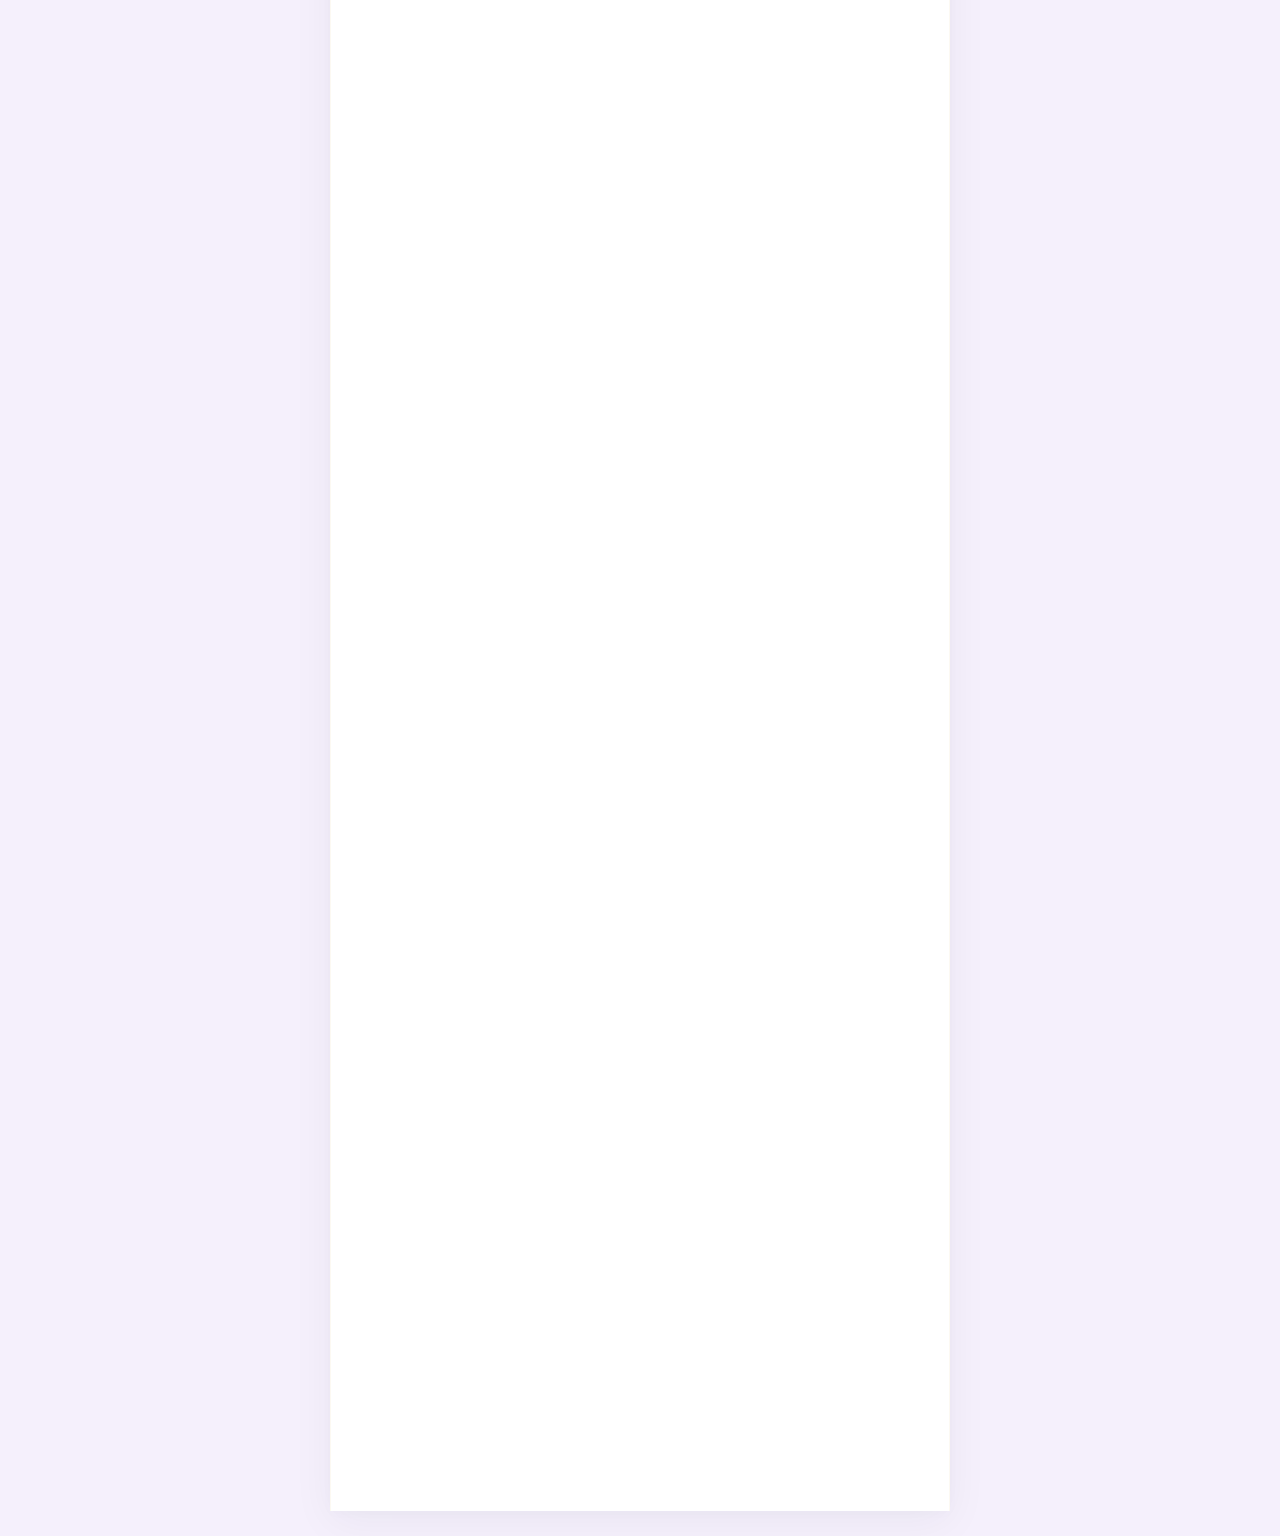
==== commit 76848358: "Update the word 'Hello' to 'Goodbye'" ====
--- a/index.html
+++ b/index.html
@@ -225,7 +225,7 @@
           <img src="img/resepcion.png" alt="" class="icon-blush">
         </div>
         <p class="lugar-nombre">Recepción de Honor</p>
-        <p class="lugar-dir">Salón de Recepciones<br>Neshuya - Pucallpa, Perú</p>
+        <p class="lugar-dir">Grass Las Palmitas<br>Neshuya - Pucallpa, Perú</p>
         
         <div class="lugar-actions">
           <button type="button" class="lugar-action-btn primary" onclick="event.stopPropagation(); openLugarModal('recepcion')">
@@ -722,7 +722,7 @@
         <img src="img/resepcion.png" alt="" class="icon-blush" style="width: 32px; height: 32px;">
       </div>
       <h3 class="lugar-modal-title">Recepción de Honor</h3>
-      <p class="lugar-modal-subtitle">Salón de Recepciones, Neshuya</p>
+      <p class="lugar-modal-subtitle">Grass Las Palmitas, Neshuya</p>
       
       <div class="lugar-modal-scrollable">
         <div class="lugar-pautas-container">
@@ -735,13 +735,7 @@
             </div>
           </div>
 
-          <div class="lugar-pauta-item">
-            <div class="lugar-pauta-icon">✦</div>
-            <div class="lugar-pauta-text">
-              <h4>Toma de Mesas</h4>
-              <p>Por favor, diríjase a su mesa asignada para organizarse cómodamente antes del inicio del protocolo.</p>
-            </div>
-          </div>
+
 
         </div>
       </div>
--- a/style.css
+++ b/style.css
@@ -166,7 +166,7 @@
 .novios-wrap {
   position: relative;
   width: 280px;          /* Ajustado para el marco */
-  margin: 8px auto 0;
+  margin: -6px auto 0;
   background: transparent;
 }
 
@@ -175,18 +175,21 @@
   content: '';
   display: block;
   width: 1px;
-  height: 28px;
+  height: 14px;
   background: linear-gradient(to bottom, transparent, var(--gold));
-  margin: 0 auto 8px; /* Pequeño espacio para separar del marco */
+  margin: 0 auto 6px; /* Pequeño espacio para separar del marco */
 }
 
 /* Marco elegante y coordinado con la invitación */
 .novios-frame {
   position: relative;
   background: var(--white);
-  padding: 14px;
+  padding: 10px;
   border: 1.5px solid var(--gold);
-  border-radius: 4px;
+  border-radius: 50%;
+  aspect-ratio: 1 / 1.25;
+  width: 230px;
+  margin: 0 auto;
   box-shadow: 
     0 10px 30px rgba(22, 36, 61, 0.08), 
     0 2px 8px rgba(208, 175, 88, 0.12),
@@ -202,7 +205,7 @@
   inset: 6px;
   border: 1px dashed rgba(208, 175, 88, 0.45);
   pointer-events: none;
-  border-radius: 2px;
+  border-radius: 50%;
   z-index: 2;
 }
 
@@ -217,20 +220,21 @@
   pointer-events: none;
   z-index: 3;
 }
-.novios-frame .corner.tl { top: 8px; left: 8px; }
-.novios-frame .corner.tr { top: 8px; right: 8px; }
-.novios-frame .corner.bl { bottom: 8px; left: 8px; }
-.novios-frame .corner.br { bottom: 8px; right: 8px; }
+.novios-frame .corner.tl { top: 13%; left: 13%; }
+.novios-frame .corner.tr { top: 13%; right: 13%; }
+.novios-frame .corner.bl { bottom: 13%; left: 13%; }
+.novios-frame .corner.br { bottom: 13%; right: 13%; }
 
 /* La imagen real o el SVG fallback */
 .novios-frame img,
 .novios-frame .icon-blush {
   width: 100%;
-  height: auto;
+  height: 100%;
+  object-fit: cover;
   display: block;
   position: relative;
   left: 0;
-  border-radius: 2px;
+  border-radius: 50%;
   filter: sepia(4%) saturate(95%); /* Sutil tono cálido para armonizar */
   transition: transform 0.4s ease;
   z-index: 1;
@@ -254,6 +258,106 @@
   margin: -18px auto 0;
   box-shadow: 0 0 24px 12px rgba(201,168,76,.18);
   display: none; /* Ocultamos el antiguo para evitar duplicidades */
+}
+
+/* Foto Instantánea Polaroid (Anclada al final del texto) */
+.instant-photo-wrap {
+  position: relative;
+  width: 190px;
+  margin: 32px auto 24px;
+  background: transparent;
+  z-index: 5;
+}
+
+.instant-photo {
+  position: relative;
+  background: #fdfdfd;
+  padding: 12px 12px 34px 12px;
+  border-radius: 2px;
+  box-shadow: 
+    0 10px 25px rgba(54, 34, 84, 0.12),
+    0 3px 10px rgba(0, 0, 0, 0.06),
+    inset 0 0 40px rgba(0, 0, 0, 0.02);
+  transform: rotate(-3deg); /* Slight natural rotation */
+  transition: transform 0.4s cubic-bezier(0.34, 1.56, 0.64, 1), box-shadow 0.4s ease;
+  border: 1px solid rgba(208, 175, 88, 0.15);
+}
+
+.instant-photo-img-wrap {
+  position: relative;
+  width: 100%;
+  aspect-ratio: 1 / 1;
+  overflow: hidden;
+  background: #f0f0f0;
+  border: 1px solid rgba(0, 0, 0, 0.06);
+}
+
+.instant-photo-img-wrap img {
+  width: 100%;
+  height: 100%;
+  object-fit: cover;
+  display: block;
+  filter: sepia(10%) contrast(102%) brightness(98%);
+}
+
+.instant-photo-caption {
+  margin-top: 12px;
+  text-align: center;
+  font-family: 'Great Vibes', cursive;
+  font-size: 20px;
+  color: var(--navy);
+  line-height: 1;
+  letter-spacing: 0.5px;
+  opacity: 0.85;
+}
+
+/* Elegant gold pushpin / chincheta */
+.instant-photo-pin {
+  position: absolute;
+  top: -14px;
+  left: 50%;
+  transform: translateX(-50%);
+  width: 16px;
+  height: 16px;
+  background: radial-gradient(circle at 35% 35%, #f3e5ab 0%, #d4af37 40%, #aa7c11 85%, #5c4308 100%);
+  border-radius: 50%;
+  box-shadow: 
+    0 3px 5px rgba(0, 0, 0, 0.3),
+    inset -1px -1px 3px rgba(0, 0, 0, 0.4),
+    inset 1px 1px 2px rgba(255, 255, 255, 0.8);
+  z-index: 10;
+}
+
+.instant-photo-pin::before {
+  content: '';
+  position: absolute;
+  top: 50%;
+  left: 50%;
+  transform: translate(-50%, -50%);
+  width: 6px;
+  height: 6px;
+  background: #aa7c11;
+  border-radius: 50%;
+  box-shadow: inset 1px 1px 1px rgba(255, 255, 255, 0.5);
+}
+
+.instant-photo-pin::after {
+  content: '';
+  position: absolute;
+  width: 4px;
+  height: 4px;
+  background: rgba(0, 0, 0, 0.35);
+  border-radius: 50%;
+  bottom: -4px;
+  left: 12px;
+  filter: blur(1px);
+}
+
+.instant-photo:hover {
+  transform: translateY(-6px) rotate(0deg) scale(1.04);
+  box-shadow: 
+    0 20px 35px rgba(54, 34, 84, 0.18),
+    0 5px 15px rgba(0, 0, 0, 0.08);
 }
 
 /* ══════════════════════════════════════
@@ -1118,11 +1222,34 @@
 }
 
 .dc-ico {
-  font-size: 36px; /* Súper claro */
-  font-weight: 700;
-  color: var(--gold);
-  margin-bottom: 12px;
+  width: 80px;
+  height: 80px;
+  background: var(--off);
+  border: 1px solid rgba(208, 175, 88, 0.3);
+  border-radius: 50%;
+  padding: 16px;
+  margin: 0 auto 16px;
+  display: inline-flex;
+  align-items: center;
+  justify-content: center;
+  box-shadow: 
+    0 4px 12px rgba(54, 34, 84, 0.04),
+    inset 0 0 10px rgba(208, 175, 88, 0.03);
+  transition: all 0.4s cubic-bezier(0.34, 1.56, 0.64, 1);
+}
+.dc-ico img {
+  width: 100%;
+  height: 100%;
+  object-fit: contain;
   display: block;
+}
+.dc-item:hover .dc-ico {
+  transform: scale(1.08) rotate(2deg);
+  border-color: rgba(208, 175, 88, 0.6);
+  background: var(--white);
+  box-shadow: 
+    0 8px 20px rgba(54, 34, 84, 0.08),
+    inset 0 0 12px rgba(208, 175, 88, 0.05);
 }
 .dc-tit {
   font-family: var(--ff-title);
@@ -1328,112 +1455,99 @@
 .regalo-intro { font-family: var(--ff-body); font-style: italic; font-size: 17.5px; font-weight: 700; color: var(--text-lt); line-height: 1.75; max-width: 400px; margin: 0 auto 24px; }
 
 /* ══════════════════════════════════════
-   9. REGALOS - CARDS RECTANGULARES & OPCIONES
+   9. REGALOS - MESA DE REGALOS / LLUVIA DE REGALOS
 ══════════════════════════════════════ */
-.regalo-options-grid {
-  display: flex;
-  flex-direction: column;
-  gap: 16px;
-  max-width: 460px;
+.regalo-elegante-wrap {
+  width: 100%;
+  max-width: 480px;
+  margin: 24px auto 16px;
+  padding: 0 16px;
+}
+
+.regalo-elegante-card {
+  background: var(--off);
+  border: 1px solid rgba(208, 175, 88, 0.25);
+  border-radius: 16px;
+  padding: 32px 24px;
+  position: relative;
+  box-shadow: 
+    0 8px 24px rgba(54, 34, 84, 0.04), 
+    0 2px 8px rgba(208, 175, 88, 0.03),
+    inset 0 0 20px rgba(208, 175, 88, 0.01);
+  transition: all 0.4s ease;
+}
+
+.regalo-elegante-card:hover {
+  transform: translateY(-4px);
+  box-shadow: 
+    0 12px 32px rgba(54, 34, 84, 0.08), 
+    0 4px 12px rgba(208, 175, 88, 0.06);
+  border-color: rgba(208, 175, 88, 0.45);
+}
+
+.regalo-elegante-decor {
+  display: flex;
+  align-items: center;
+  justify-content: center;
+  gap: 12px;
+  margin-bottom: 20px;
+}
+
+.regalo-elegante-line {
+  height: 1px;
+  width: 32px;
+  background: linear-gradient(to right, transparent, var(--gold), transparent);
+}
+
+.regalo-elegante-diamond {
+  font-family: var(--ff-title);
+  font-size: 11px;
+  color: var(--gold);
+}
+
+.regalo-elegante-icon-container {
+  display: flex;
+  justify-content: center;
+  align-items: center;
+  width: 56px;
+  height: 56px;
+  margin: 0 auto 16px;
+  background: var(--white);
+  border: 1px solid rgba(208, 175, 88, 0.15);
+  border-radius: 50%;
+  color: var(--gold);
+}
+
+.gift-icon-svg {
+  width: 24px;
+  height: 24px;
+}
+
+.regalo-elegante-title {
+  font-family: var(--ff-title);
+  font-size: 18px;
+  font-weight: 600;
+  letter-spacing: 2.5px;
+  text-transform: uppercase;
+  color: var(--navy);
+  margin-bottom: 14px;
+}
+
+.regalo-elegante-text {
+  font-family: var(--ff-body);
+  font-size: 17.5px;
+  line-height: 1.8;
+  color: var(--text-lt);
+  text-align: center;
   margin: 0 auto;
 }
 
-.regalo-option-card {
-  display: flex;
-  align-items: center;
-  width: 100%;
-  background: linear-gradient(135deg, rgba(255, 255, 255, 0.9) 0%, rgba(248, 245, 253, 0.8) 100%);
-  border: 1.5px solid rgba(140, 110, 189, 0.15);
-  padding: 18px 22px;
-  cursor: pointer;
-  text-align: left;
-  transition: all 0.4s cubic-bezier(0.34, 1.56, 0.64, 1);
-  position: relative;
-  border-radius: 20px;
-  outline: none;
-  box-shadow: 0 6px 20px rgba(140, 110, 189, 0.03);
-}
-
-.regalo-option-card:hover {
-  border-color: var(--blush);
-  background: var(--white);
-  transform: translateY(-5px) scale(1.02);
-  box-shadow: 0 14px 35px rgba(140, 110, 189, 0.12);
-}
-
-.regalo-option-card:active {
-  transform: translateY(-1px) scale(0.99);
-}
-
-.regalo-option-icon {
-  width: 48px;
-  height: 48px;
-  border-radius: 14px;
-  background: var(--blush-lt);
-  border: none;
-  display: flex;
-  align-items: center;
-  justify-content: center;
-  color: var(--blush);
-  margin-right: 18px;
-  flex-shrink: 0;
-  transition: all 0.4s cubic-bezier(0.34, 1.56, 0.64, 1);
-}
-
-.regalo-option-card:hover .regalo-option-icon {
-  background: var(--blush);
-  color: var(--white);
-  transform: scale(1.12) rotate(8deg);
-}
-
-.gift-vector-icon {
-  width: 22px;
-  height: 22px;
-}
-
-.regalo-option-info {
-  flex-grow: 1;
-}
-
-.regalo-option-tag {
-  display: block;
-  font-family: var(--ff-title);
-  font-size: 11px;
-  font-weight: 900;
-  letter-spacing: 2.2px;
-  text-transform: uppercase;
-  color: var(--gold);
-  margin-bottom: 3px;
-}
-
-.regalo-option-title {
-  font-family: var(--ff-body);
-  font-size: 21px;
-  font-weight: 800;
-  color: var(--navy);
-  margin-bottom: 2px;
-}
-
-.regalo-option-desc {
-  font-family: var(--ff-body);
-  font-size: 15px;
-  color: var(--text-lt);
-  font-style: italic;
-  font-weight: 750;
-}
-
-.regalo-option-arrow {
-  font-size: 11px;
-  color: var(--blush);
+.regalo-elegante-footer-decor {
+  margin-top: 18px;
+  display: flex;
+  justify-content: center;
+  color: var(--gold);
   opacity: 0.5;
-  transition: all 0.3s ease;
-  margin-left: 8px;
-}
-
-.regalo-option-card:hover .regalo-option-arrow {
-  opacity: 1;
-  transform: translateX(4px) scale(1.2);
-  color: var(--gold);
 }
 
 /* VENTANA FLOTANTE (MODAL) PARA REGALOS */
@@ -2067,6 +2181,7 @@
   #form-wrap    { padding: 26px 18px !important; width: 100% !important; }
   .asiste-btns  { gap: 10px !important; }
   .asiste-btn   { padding: 14px 10px !important; font-size: 11px !important; }
+  .player       { padding: 20px 16px !important; }
 
   /* Ajustes premium responsivos de sección de fecha y contador */
   .sec-fecha-inner { padding: 32px 12px !important; }
@@ -2078,4 +2193,4 @@
   .cd-item-premium span { font-size: 26px !important; }
   .cd-item-premium small { font-size: 7.5px !important; letter-spacing: 1px !important; margin-top: 4px !important; }
   .cd-sep-premium { font-size: 14px !important; width: 6px !important; }
-}+}
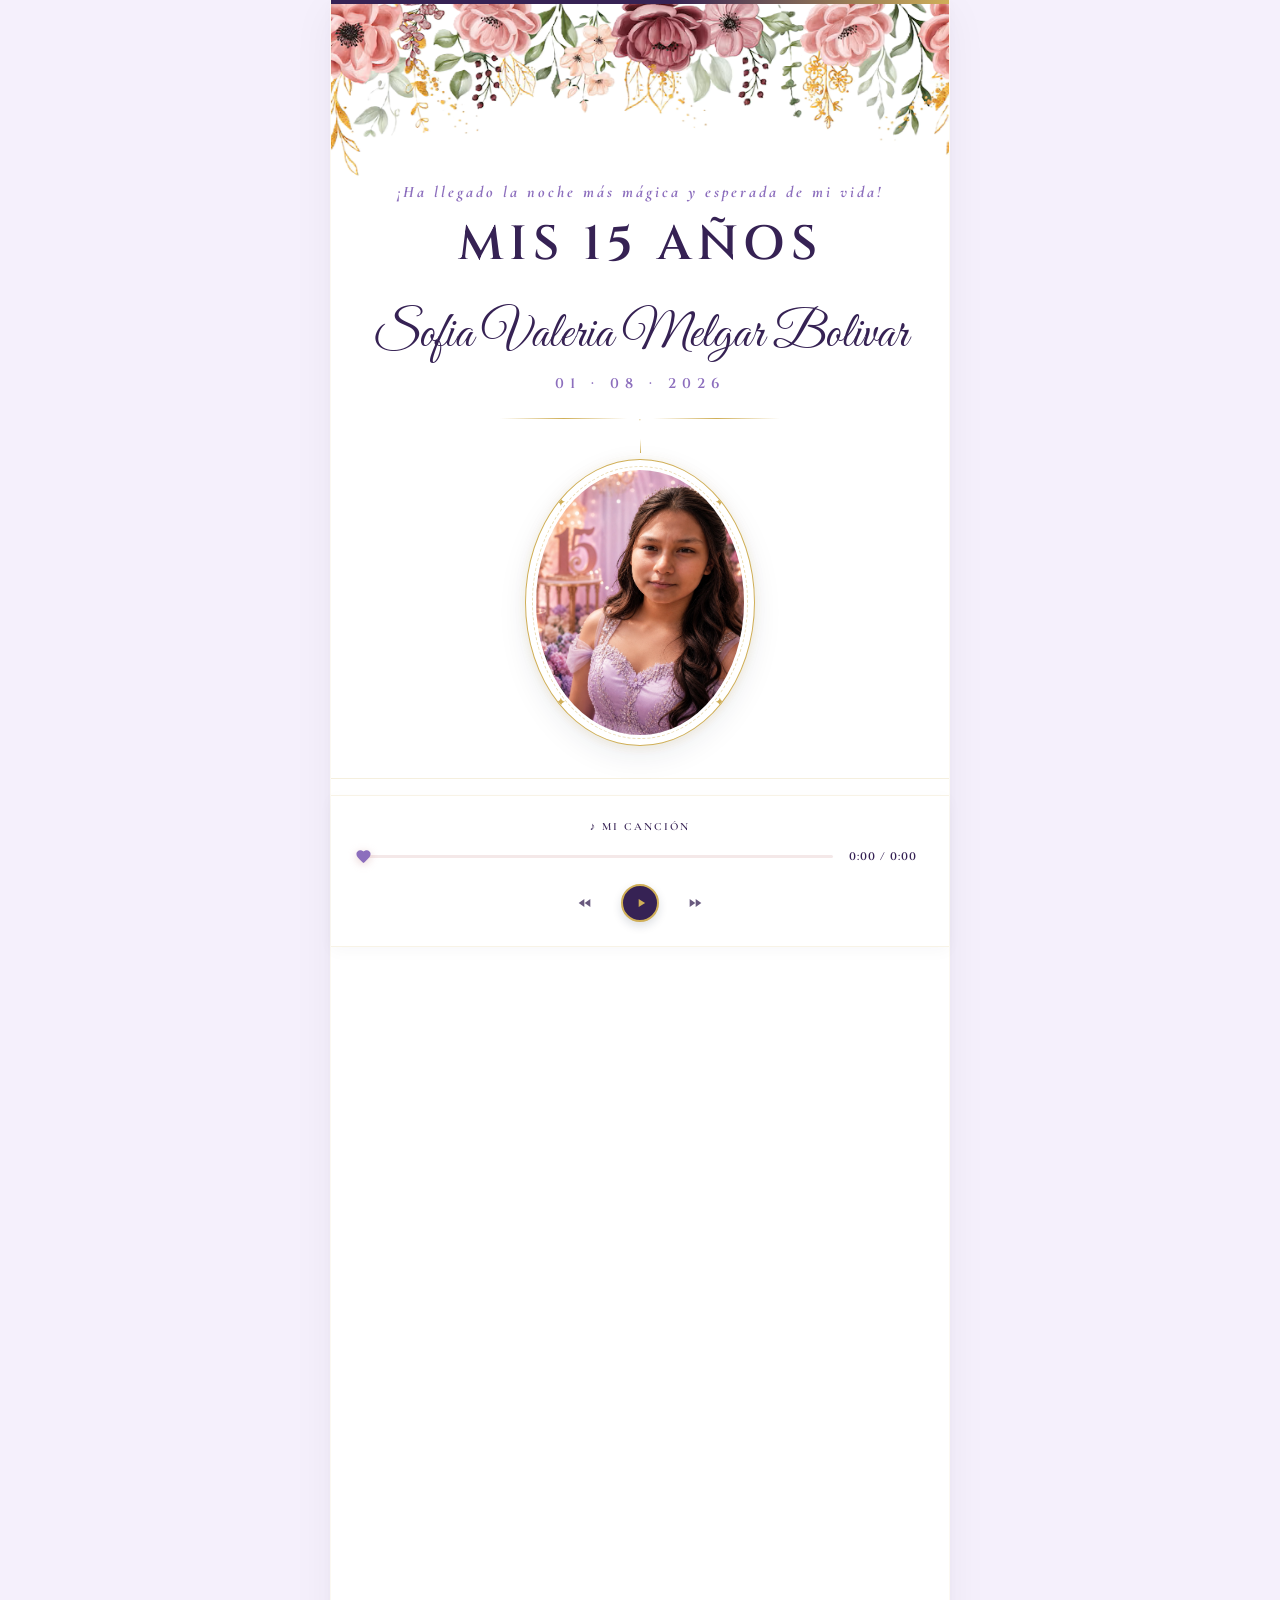
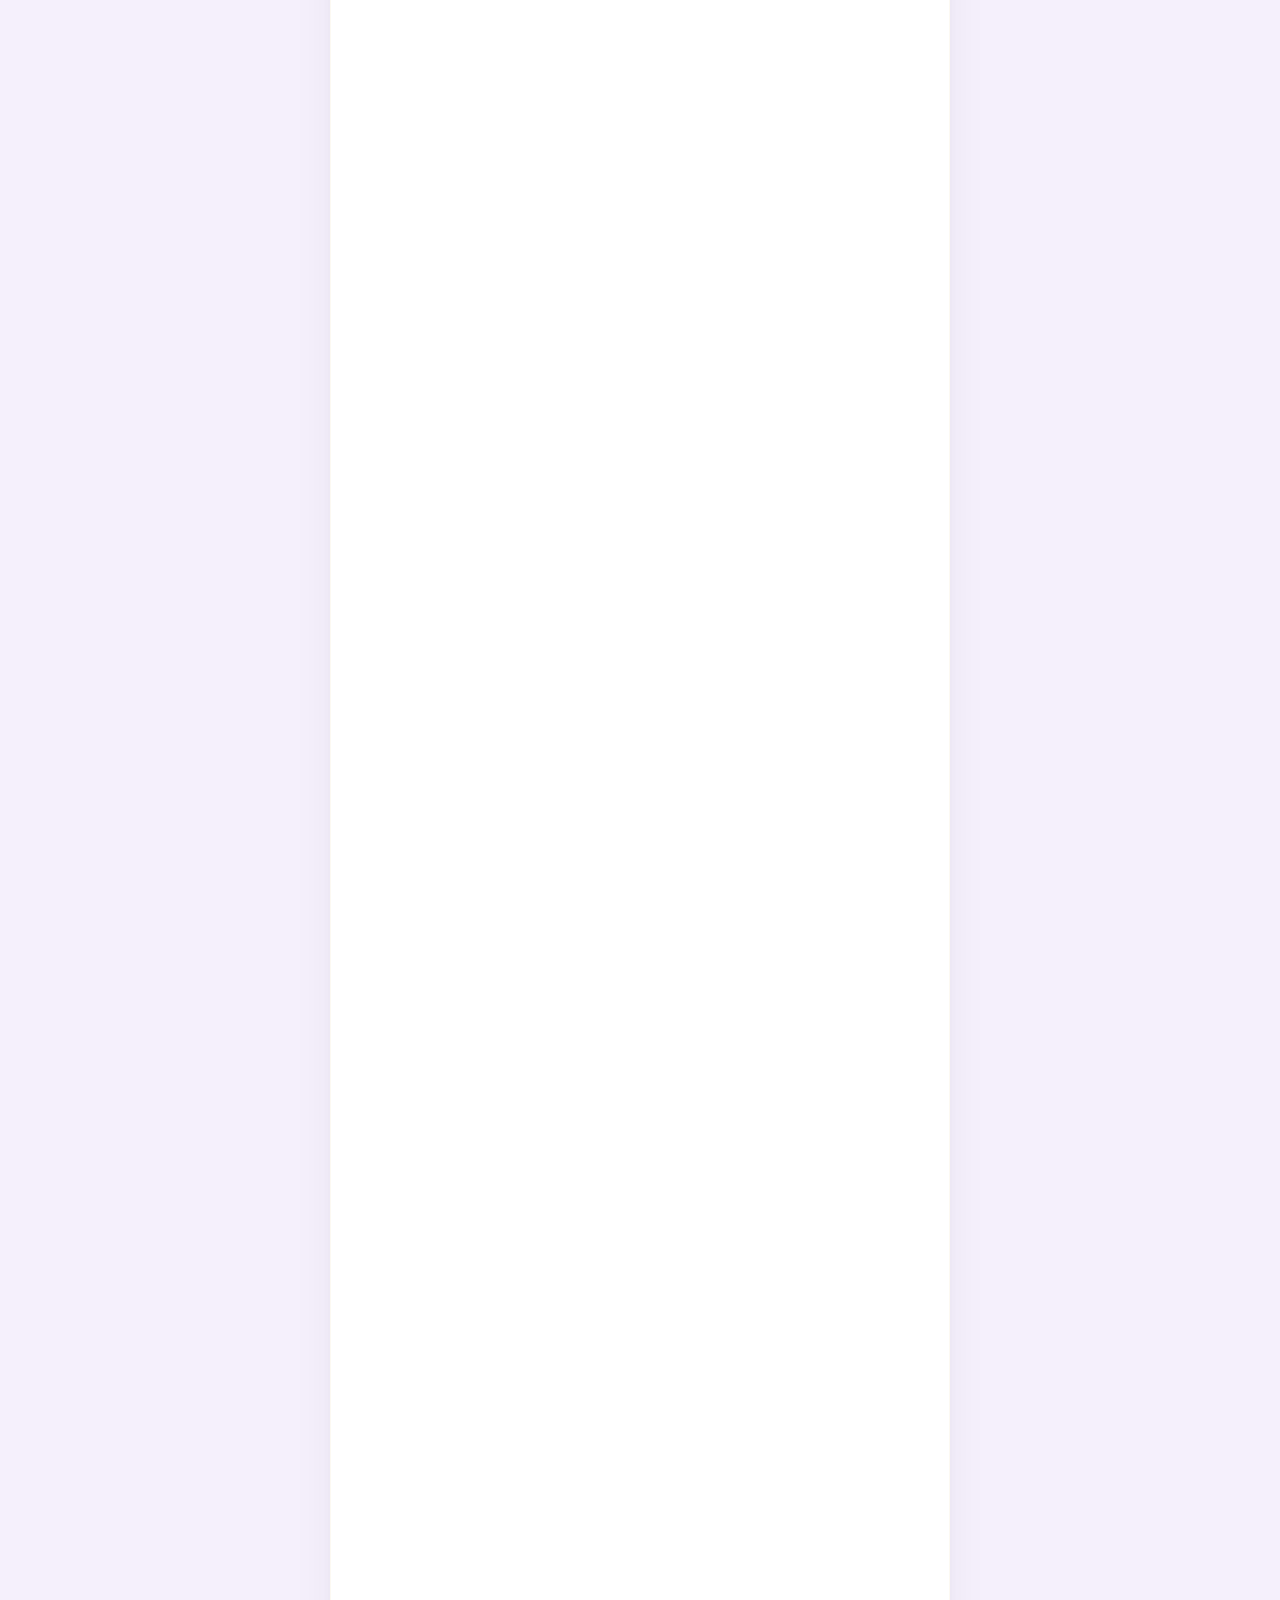
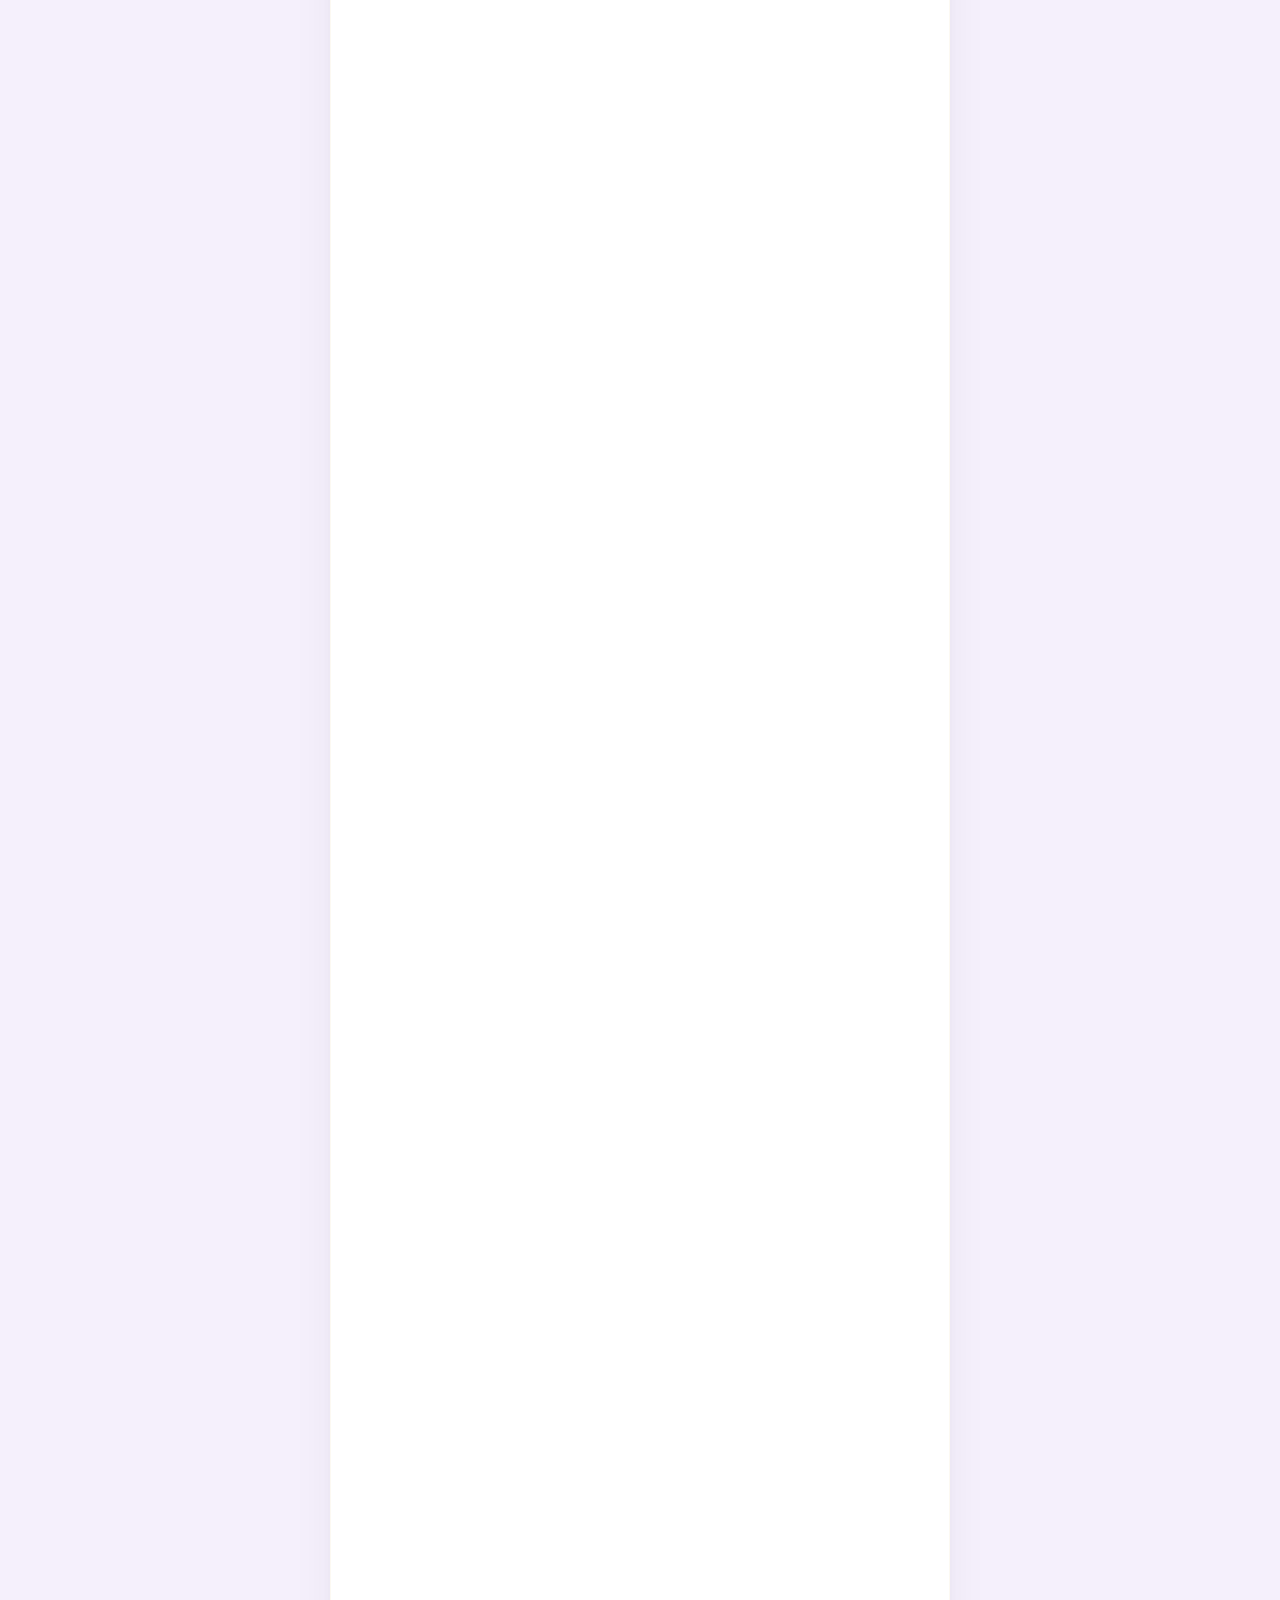
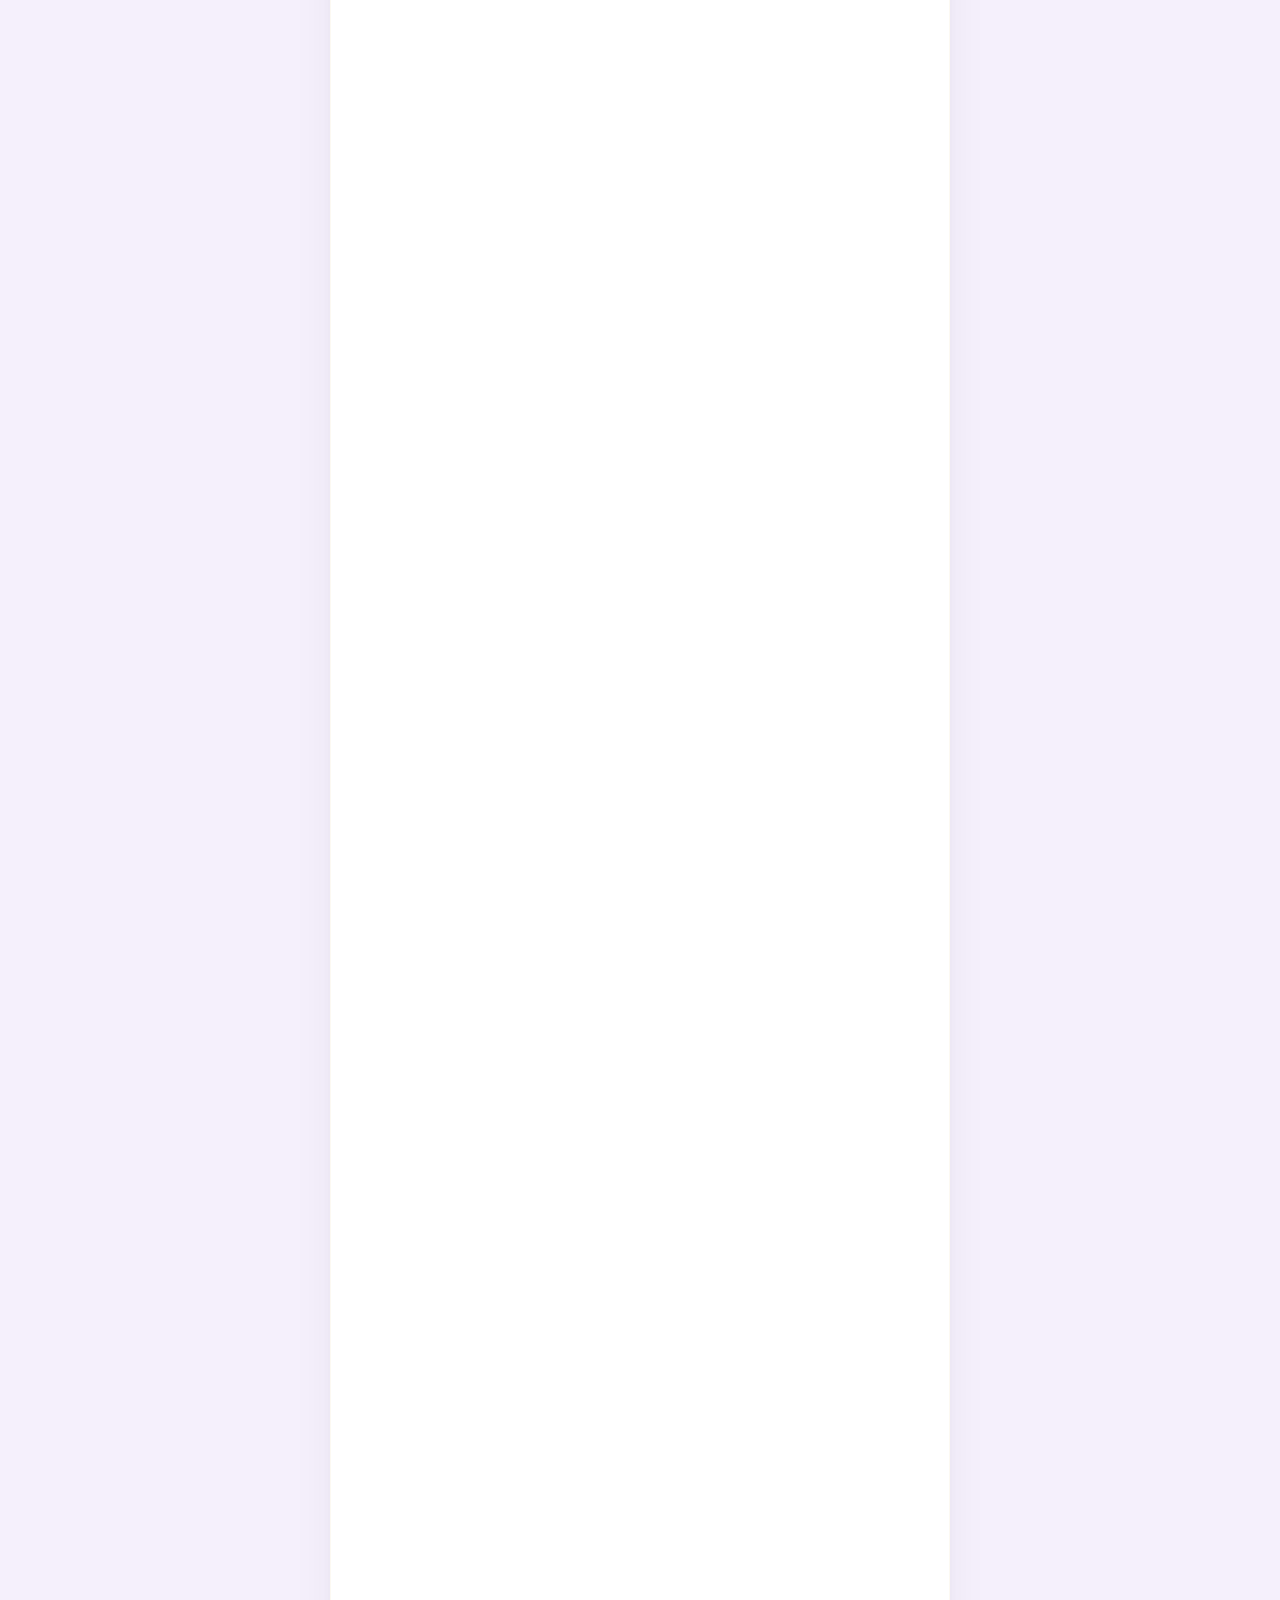
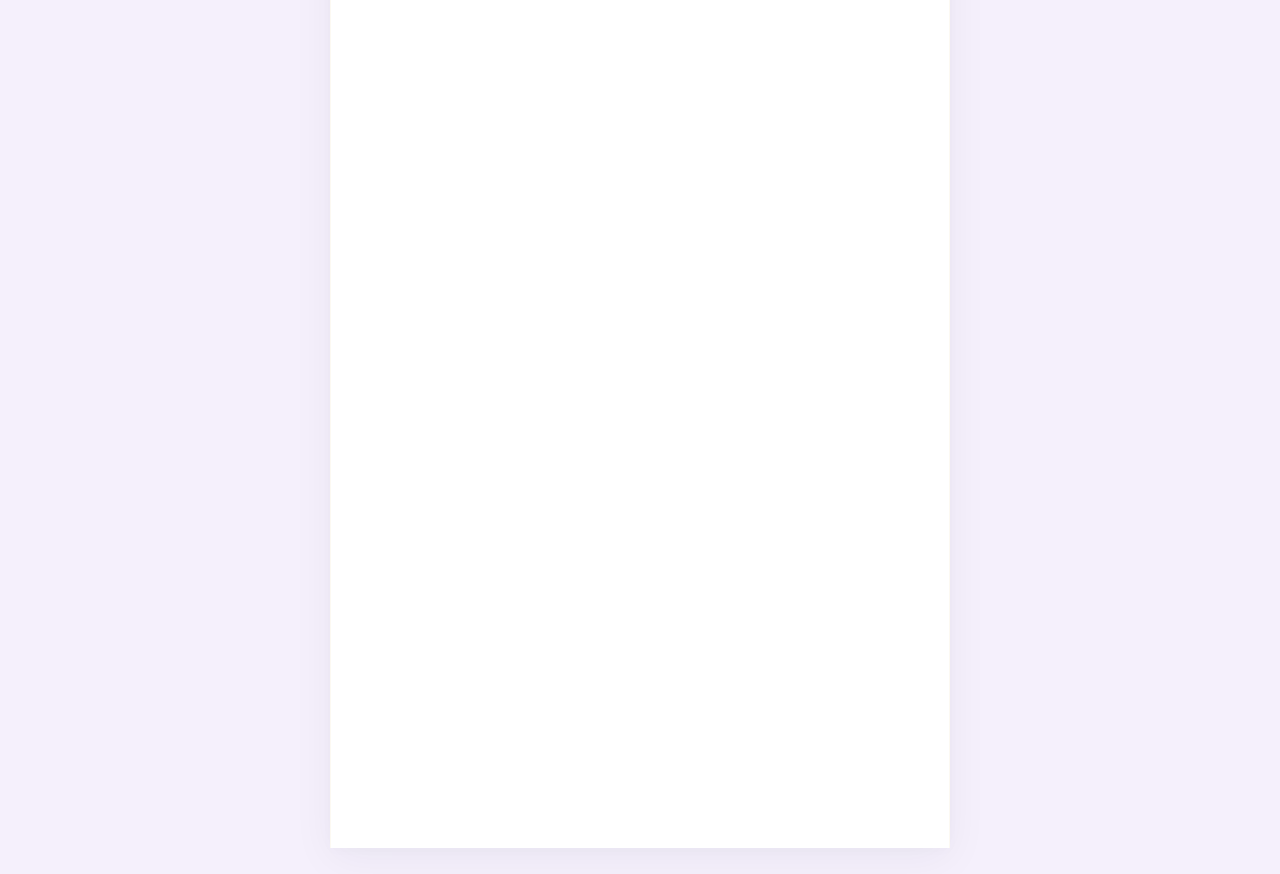
==== commit fcf82321: "Update index.html" ====
--- a/index.html
+++ b/index.html
@@ -136,7 +136,7 @@
       <div class="familias-grid" style="grid-template-columns: 1fr;">
         <div class="fam-bloque">
           <p class="fam-rol">Mis Padres</p>
-          <p class="fam-nombre" style="font-size: 20px; font-weight: 600; color: var(--navy);">Susana Bolívar</p>
+          <p class="fam-nombre" style="font-size: 20px; font-weight: 600; color: var(--navy);">Susana Bolívar Mora</p>
           <p class="fam-nombre" style="font-size: 20px; font-weight: 600; color: var(--navy);">Mario Melgar Condori</p>
         </div>
       </div>
@@ -271,7 +271,7 @@
     <h2 class="sec-titulo">Nuestra Ruta Mágica</h2>
     <div class="timeline-caminito">
 
-      <!-- Item 1: Recepción (7:00 p.m.) -->
+      <!-- Item 1: Recepción -->
       <div class="tl-c-item">
         <div class="tl-c-side tl-left">
           <div class="tl-c-icon-wrap">
@@ -284,18 +284,18 @@
           </svg>
         </div>
         <div class="tl-c-side tl-right">
-          <p class="tl-c-time">19:00 hrs</p>
-          <p class="tl-c-title">Recepción</p>
-          <p class="tl-c-sub">Bienvenidos a una velada inolvidable</p>
-        </div>
-      </div>
-
-      <!-- Item 2: Gran Entrada (8:00 p.m.) -->
-      <div class="tl-c-item">
-        <div class="tl-c-side tl-left">
-          <p class="tl-c-time">20:00 hrs</p>
-          <p class="tl-c-title">Gran Entrada</p>
-          <p class="tl-c-sub">El comienzo de una noche de ensueño</p>
+          <p class="tl-c-time">6:30 - 7:20 p. m.</p>
+          <p class="tl-c-title">Recepción de Invitados</p>
+          <p class="tl-c-sub">Recepción de invitados con música ambiental.</p>
+        </div>
+      </div>
+
+      <!-- Item 2: Entrada de honor -->
+      <div class="tl-c-item">
+        <div class="tl-c-side tl-left">
+          <p class="tl-c-time">7:20 - 7:35 p. m.</p>
+          <p class="tl-c-title">Entrada de Honor</p>
+          <p class="tl-c-sub">Entrada de padres, hermana, padrinos y entrada especial de la quinceañera.</p>
         </div>
         <div class="tl-c-node">
           <svg viewBox="0 0 24 24" fill="currentColor">
@@ -309,79 +309,212 @@
         </div>
       </div>
 
-      <!-- Item 3: Protocolo (8:15 p.m. - 9:00 p.m.) -->
-      <div class="tl-c-item">
-        <div class="tl-c-side tl-left">
-          <div class="tl-c-icon-wrap">
-            <img src="img/padrinos.png" alt="" class="icon-blush">
-          </div>
-        </div>
-        <div class="tl-c-node">
-          <svg viewBox="0 0 24 24" fill="currentColor">
-            <path d="M12 21.35l-1.45-1.32C5.4 15.36 2 12.28 2 8.5 2 5.42 4.42 3 7.5 3c1.74 0 3.41.81 4.5 2.09C13.09 3.81 14.76 3 16.5 3c3.08 0 5.5 2.42 5.5 5.5 0 3.78-3.4 6.86-8.55 11.54L12 21.35z"/>
-          </svg>
-        </div>
-        <div class="tl-c-side tl-right">
-          <p class="tl-c-time">20:15 - 21:00 hrs</p>
-          <p class="tl-c-title">Protocolo</p>
-          <p class="tl-c-sub">Momentos significativos y ceremoniales</p>
-        </div>
-      </div>
-
-      <!-- Item 4: Vals y Baile (9:00 p.m. - 9:45 p.m.) -->
-      <div class="tl-c-item">
-        <div class="tl-c-side tl-left">
-          <p class="tl-c-time">21:00 - 21:45 hrs</p>
-          <p class="tl-c-title">Vals y Baile</p>
-          <p class="tl-c-sub">Inauguración de la pista con el primer vals</p>
-        </div>
-        <div class="tl-c-node">
-          <svg viewBox="0 0 24 24" fill="currentColor">
-            <path d="M12 21.35l-1.45-1.32C5.4 15.36 2 12.28 2 8.5 2 5.42 4.42 3 7.5 3c1.74 0 3.41.81 4.5 2.09C13.09 3.81 14.76 3 16.5 3c3.08 0 5.5 2.42 5.5 5.5 0 3.78-3.4 6.86-8.55 11.54L12 21.35z"/>
-          </svg>
-        </div>
-        <div class="tl-c-side tl-right">
+      <!-- Item 3: Ceremonia simbólica -->
+      <div class="tl-c-item">
+        <div class="tl-c-side tl-left">
+          <div class="tl-c-icon-wrap">
+            <img src="img/tacon-de-bloque.png" alt="" class="icon-blush">
+          </div>
+        </div>
+        <div class="tl-c-node">
+          <svg viewBox="0 0 24 24" fill="currentColor">
+            <path d="M12 21.35l-1.45-1.32C5.4 15.36 2 12.28 2 8.5 2 5.42 4.42 3 7.5 3c1.74 0 3.41.81 4.5 2.09C13.09 3.81 14.76 3 16.5 3c3.08 0 5.5 2.42 5.5 5.5 0 3.78-3.4 6.86-8.55 11.54L12 21.35z"/>
+          </svg>
+        </div>
+        <div class="tl-c-side tl-right">
+          <p class="tl-c-time">7:35 - 7:50 p. m.</p>
+          <p class="tl-c-title">Ceremonia Simbólica</p>
+          <p class="tl-c-sub">Cambio de zapatillas y entrega especial.</p>
+        </div>
+      </div>
+
+      <!-- Item 4: Brindis -->
+      <div class="tl-c-item">
+        <div class="tl-c-side tl-left">
+          <p class="tl-c-time">7:50 - 8:25 p. m.</p>
+          <p class="tl-c-title">Palabras y Brindis</p>
+          <p class="tl-c-sub">Palabras de honor y brindis de los padres, hermana, padrinos y quinceañera.</p>
+        </div>
+        <div class="tl-c-node">
+          <svg viewBox="0 0 24 24" fill="currentColor">
+            <path d="M12 21.35l-1.45-1.32C5.4 15.36 2 12.28 2 8.5 2 5.42 4.42 3 7.5 3c1.74 0 3.41.81 4.5 2.09C13.09 3.81 14.76 3 16.5 3c3.08 0 5.5 2.42 5.5 5.5 0 3.78-3.4 6.86-8.55 11.54L12 21.35z"/>
+          </svg>
+        </div>
+        <div class="tl-c-side tl-right">
+          <div class="tl-c-icon-wrap">
+            <img src="img/champan.png" alt="" class="icon-blush">
+          </div>
+        </div>
+      </div>
+
+      <!-- Item 5: Vals de honor -->
+      <div class="tl-c-item">
+        <div class="tl-c-side tl-left">
+          <div class="tl-c-icon-wrap">
+            <img src="img/vals.png" alt="" class="icon-blush">
+          </div>
+        </div>
+        <div class="tl-c-node">
+          <svg viewBox="0 0 24 24" fill="currentColor">
+            <path d="M12 21.35l-1.45-1.32C5.4 15.36 2 12.28 2 8.5 2 5.42 4.42 3 7.5 3c1.74 0 3.41.81 4.5 2.09C13.09 3.81 14.76 3 16.5 3c3.08 0 5.5 2.42 5.5 5.5 0 3.78-3.4 6.86-8.55 11.54L12 21.35z"/>
+          </svg>
+        </div>
+        <div class="tl-c-side tl-right">
+          <p class="tl-c-time">8:25 - 8:50 p. m.</p>
+          <p class="tl-c-title">Vals de Honor</p>
+          <p class="tl-c-sub">Vals de honor con el padre, madre, chambelán, padrinos y familiares.</p>
+        </div>
+      </div>
+
+      <!-- Item 6: Sesión de fotos -->
+      <div class="tl-c-item">
+        <div class="tl-c-side tl-left">
+          <p class="tl-c-time">8:50 - 9:05 p. m.</p>
+          <p class="tl-c-title">Sesión Fotográfica</p>
+          <p class="tl-c-sub">Sesión de fotografías para capturar maravillosos recuerdos.</p>
+        </div>
+        <div class="tl-c-node">
+          <svg viewBox="0 0 24 24" fill="currentColor">
+            <path d="M12 21.35l-1.45-1.32C5.4 15.36 2 12.28 2 8.5 2 5.42 4.42 3 7.5 3c1.74 0 3.41.81 4.5 2.09C13.09 3.81 14.76 3 16.5 3c3.08 0 5.5 2.42 5.5 5.5 0 3.78-3.4 6.86-8.55 11.54L12 21.35z"/>
+          </svg>
+        </div>
+        <div class="tl-c-side tl-right">
+          <div class="tl-c-icon-wrap">
+            <img src="img/camara-fotografica.png" alt="" class="icon-blush">
+          </div>
+        </div>
+      </div>
+
+      <!-- Item 7: Cena -->
+      <div class="tl-c-item">
+        <div class="tl-c-side tl-left">
+          <div class="tl-c-icon-wrap">
+            <img src="img/cena-romantica.png" alt="" class="icon-blush">
+          </div>
+        </div>
+        <div class="tl-c-node">
+          <svg viewBox="0 0 24 24" fill="currentColor">
+            <path d="M12 21.35l-1.45-1.32C5.4 15.36 2 12.28 2 8.5 2 5.42 4.42 3 7.5 3c1.74 0 3.41.81 4.5 2.09C13.09 3.81 14.76 3 16.5 3c3.08 0 5.5 2.42 5.5 5.5 0 3.78-3.4 6.86-8.55 11.54L12 21.35z"/>
+          </svg>
+        </div>
+        <div class="tl-c-side tl-right">
+          <p class="tl-c-time">9:05 - 9:35 p. m.</p>
+          <p class="tl-c-title">Cena Especial</p>
+          <p class="tl-c-sub">Cena y banquete especial.</p>
+        </div>
+      </div>
+
+      <!-- Item 8: Entrega de regalos -->
+      <div class="tl-c-item">
+        <div class="tl-c-side tl-left">
+          <p class="tl-c-time">9:35 - 9:45 p. m.</p>
+          <p class="tl-c-title">Entrega de Regalos</p>
+          <p class="tl-c-sub">Entrega de regalos y muestras de cariño.</p>
+        </div>
+        <div class="tl-c-node">
+          <svg viewBox="0 0 24 24" fill="currentColor">
+            <path d="M12 21.35l-1.45-1.32C5.4 15.36 2 12.28 2 8.5 2 5.42 4.42 3 7.5 3c1.74 0 3.41.81 4.5 2.09C13.09 3.81 14.76 3 16.5 3c3.08 0 5.5 2.42 5.5 5.5 0 3.78-3.4 6.86-8.55 11.54L12 21.35z"/>
+          </svg>
+        </div>
+        <div class="tl-c-side tl-right">
+          <div class="tl-c-icon-wrap">
+            <img src="img/presenta.png" alt="" class="icon-blush">
+          </div>
+        </div>
+      </div>
+
+      <!-- Item 9: Baile sorpresa -->
+      <div class="tl-c-item">
+        <div class="tl-c-side tl-left">
           <div class="tl-c-icon-wrap">
             <img src="img/bailando.png" alt="" class="icon-blush">
           </div>
         </div>
-      </div>
-
-      <!-- Item 5: Cena y Brindis (9:45 p.m. - 11:00 p.m.) -->
-      <div class="tl-c-item">
-        <div class="tl-c-side tl-left">
-          <div class="tl-c-icon-wrap">
-            <img src="img/cena.png" alt="" class="icon-blush">
-          </div>
-        </div>
-        <div class="tl-c-node">
-          <svg viewBox="0 0 24 24" fill="currentColor">
-            <path d="M12 21.35l-1.45-1.32C5.4 15.36 2 12.28 2 8.5 2 5.42 4.42 3 7.5 3c1.74 0 3.41.81 4.5 2.09C13.09 3.81 14.76 3 16.5 3c3.08 0 5.5 2.42 5.5 5.5 0 3.78-3.4 6.86-8.55 11.54L12 21.35z"/>
-          </svg>
-        </div>
-        <div class="tl-c-side tl-right">
-          <p class="tl-c-time">21:45 - 23:00 hrs</p>
-          <p class="tl-c-title">Cena y Brindis</p>
-          <p class="tl-c-sub">Compartiendo un banquete especial</p>
-        </div>
-      </div>
-
-      <!-- Item 6: Brindis tradicional / Hora Loca -->
-      <div class="tl-c-item">
-        <div class="tl-c-side tl-left">
-          <p class="tl-c-time">23:00 hrs en adelante</p>
-          <p class="tl-c-title">Hora Loca y Cierre</p>
-          <p class="tl-c-sub">Brindis tradicional, diversión y baile</p>
-        </div>
-        <div class="tl-c-node">
-          <svg viewBox="0 0 24 24" fill="currentColor">
-            <path d="M12 21.35l-1.45-1.32C5.4 15.36 2 12.28 2 8.5 2 5.42 4.42 3 7.5 3c1.74 0 3.41.81 4.5 2.09C13.09 3.81 14.76 3 16.5 3c3.08 0 5.5 2.42 5.5 5.5 0 3.78-3.4 6.86-8.55 11.54L12 21.35z"/>
-          </svg>
-        </div>
-        <div class="tl-c-side tl-right">
-          <div class="tl-c-icon-wrap">
-            <img src="img/flores.png" alt="" class="icon-blush">
-          </div>
+        <div class="tl-c-node">
+          <svg viewBox="0 0 24 24" fill="currentColor">
+            <path d="M12 21.35l-1.45-1.32C5.4 15.36 2 12.28 2 8.5 2 5.42 4.42 3 7.5 3c1.74 0 3.41.81 4.5 2.09C13.09 3.81 14.76 3 16.5 3c3.08 0 5.5 2.42 5.5 5.5 0 3.78-3.4 6.86-8.55 11.54L12 21.35z"/>
+          </svg>
+        </div>
+        <div class="tl-c-side tl-right">
+          <p class="tl-c-time">9:45 - 9:55 p. m.</p>
+          <p class="tl-c-title">Baile Sorpresa</p>
+          <p class="tl-c-sub">Baile sorpresa preparado por la quinceañera.</p>
+        </div>
+      </div>
+
+      <!-- Item 10: Hora loca -->
+      <div class="tl-c-item">
+        <div class="tl-c-side tl-left">
+          <p class="tl-c-time">9:55 - 10:45 p. m.</p>
+          <p class="tl-c-title">Hora Loca</p>
+          <p class="tl-c-sub">Hora loca llena de luces y diversión.</p>
+        </div>
+        <div class="tl-c-node">
+          <svg viewBox="0 0 24 24" fill="currentColor">
+            <path d="M12 21.35l-1.45-1.32C5.4 15.36 2 12.28 2 8.5 2 5.42 4.42 3 7.5 3c1.74 0 3.41.81 4.5 2.09C13.09 3.81 14.76 3 16.5 3c3.08 0 5.5 2.42 5.5 5.5 0 3.78-3.4 6.86-8.55 11.54L12 21.35z"/>
+          </svg>
+        </div>
+        <div class="tl-c-side tl-right">
+          <div class="tl-c-icon-wrap">
+            <img src="img/confeti.png" alt="" class="icon-blush">
+          </div>
+        </div>
+      </div>
+
+      <!-- Item 11: Baile libre -->
+      <div class="tl-c-item">
+        <div class="tl-c-side tl-left">
+          <div class="tl-c-icon-wrap">
+            <img src="img/baile.png" alt="" class="icon-blush">
+          </div>
+        </div>
+        <div class="tl-c-node">
+          <svg viewBox="0 0 24 24" fill="currentColor">
+            <path d="M12 21.35l-1.45-1.32C5.4 15.36 2 12.28 2 8.5 2 5.42 4.42 3 7.5 3c1.74 0 3.41.81 4.5 2.09C13.09 3.81 14.76 3 16.5 3c3.08 0 5.5 2.42 5.5 5.5 0 3.78-3.4 6.86-8.55 11.54L12 21.35z"/>
+          </svg>
+        </div>
+        <div class="tl-c-side tl-right">
+          <p class="tl-c-time">10:45 - 11:50 p. m.</p>
+          <p class="tl-c-title">Baile Libre</p>
+          <p class="tl-c-sub">Baile libre para disfrutar de la fiesta.</p>
+        </div>
+      </div>
+
+      <!-- Item 12: Cumpleaños -->
+      <div class="tl-c-item">
+        <div class="tl-c-side tl-left">
+          <p class="tl-c-time">11:50 p. m. - 12:20 a. m.</p>
+          <p class="tl-c-title">Cumpleaños Feliz</p>
+          <p class="tl-c-sub">Canto tradicional de cumpleaños y corte de la torta.</p>
+        </div>
+        <div class="tl-c-node">
+          <svg viewBox="0 0 24 24" fill="currentColor">
+            <path d="M12 21.35l-1.45-1.32C5.4 15.36 2 12.28 2 8.5 2 5.42 4.42 3 7.5 3c1.74 0 3.41.81 4.5 2.09C13.09 3.81 14.76 3 16.5 3c3.08 0 5.5 2.42 5.5 5.5 0 3.78-3.4 6.86-8.55 11.54L12 21.35z"/>
+          </svg>
+        </div>
+        <div class="tl-c-side tl-right">
+          <div class="tl-c-icon-wrap">
+            <img src="img/pastel.png" alt="" class="icon-blush">
+          </div>
+        </div>
+      </div>
+
+      <!-- Item 13: Despedida -->
+      <div class="tl-c-item">
+        <div class="tl-c-side tl-left">
+          <div class="tl-c-icon-wrap">
+            <img src="img/sello.png" alt="" class="icon-blush">
+          </div>
+        </div>
+        <div class="tl-c-node">
+          <svg viewBox="0 0 24 24" fill="currentColor">
+            <path d="M12 21.35l-1.45-1.32C5.4 15.36 2 12.28 2 8.5 2 5.42 4.42 3 7.5 3c1.74 0 3.41.81 4.5 2.09C13.09 3.81 14.76 3 16.5 3c3.08 0 5.5 2.42 5.5 5.5 0 3.78-3.4 6.86-8.55 11.54L12 21.35z"/>
+          </svg>
+        </div>
+        <div class="tl-c-side tl-right">
+          <p class="tl-c-time">12:20 - 12:30 a. m.</p>
+          <p class="tl-c-title">Agradecimiento</p>
+          <p class="tl-c-sub">Palabras finales de agradecimiento y despedida.</p>
         </div>
       </div>
 
